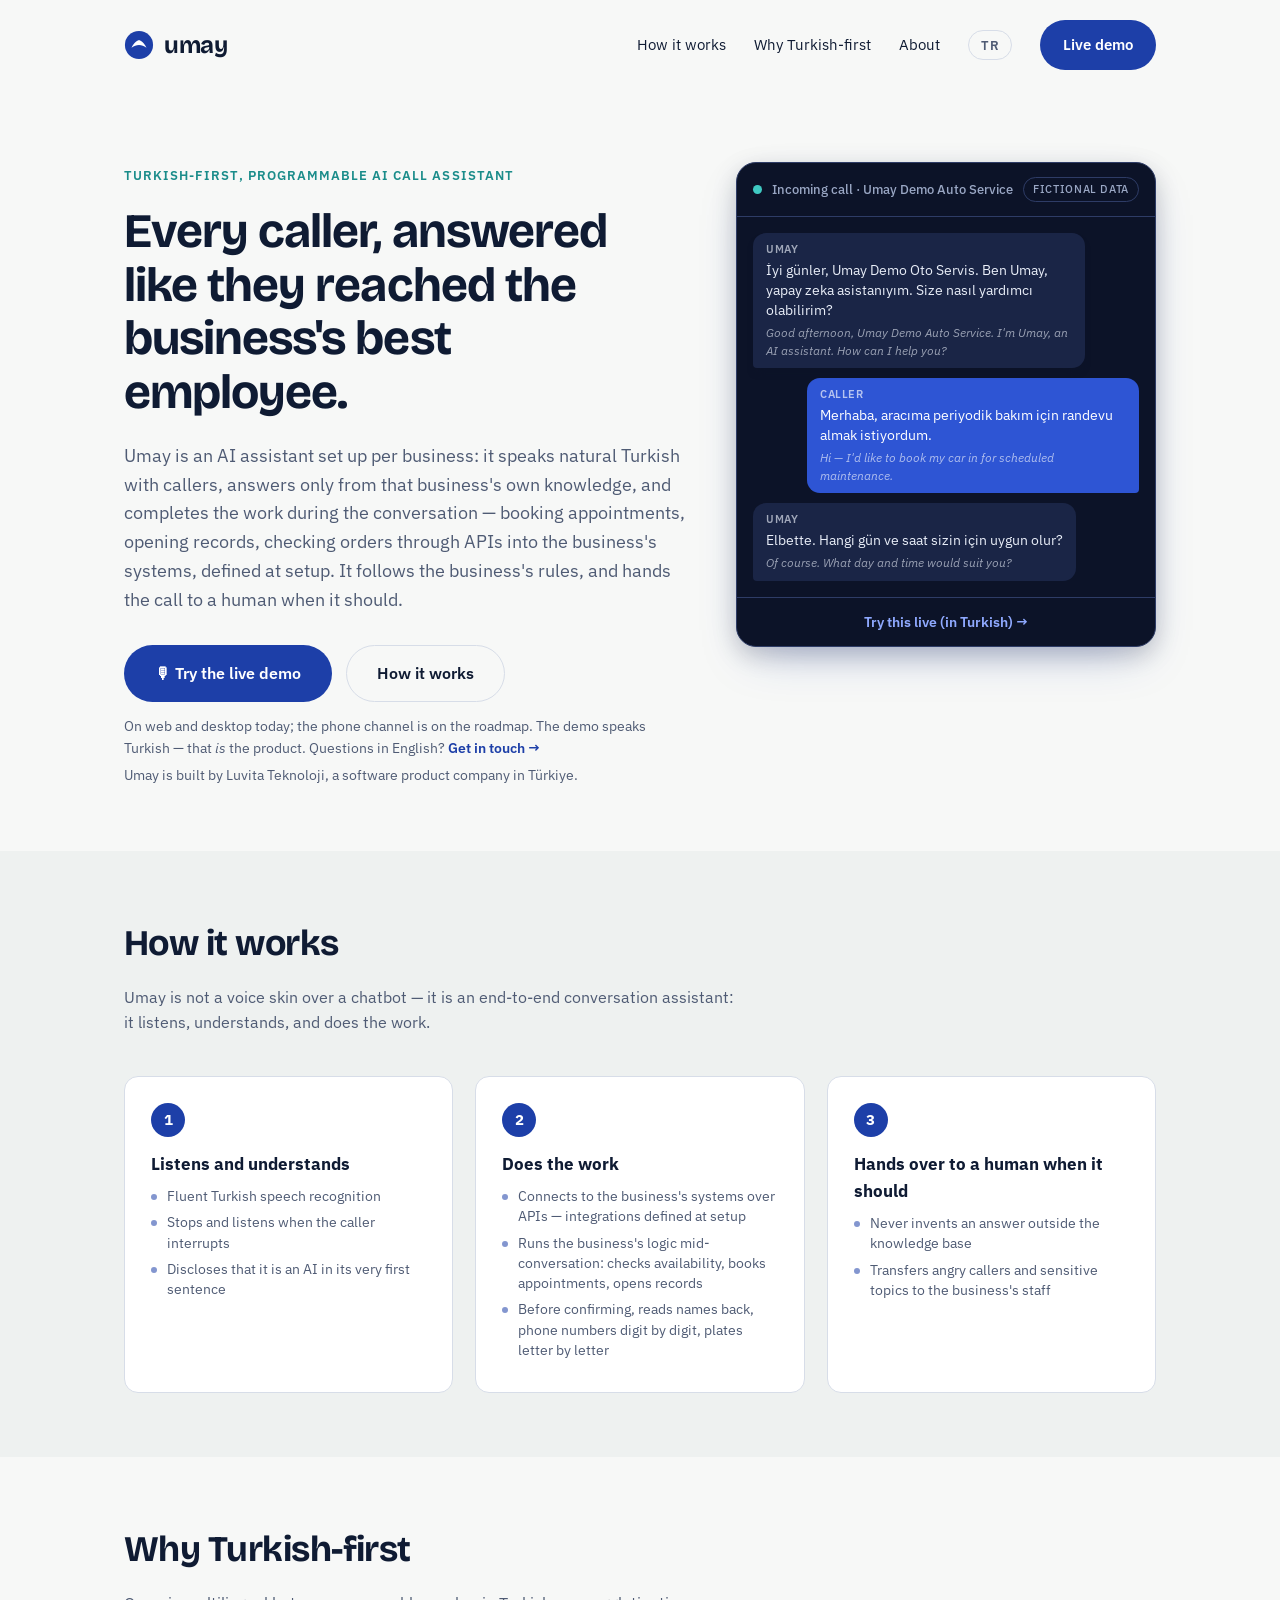
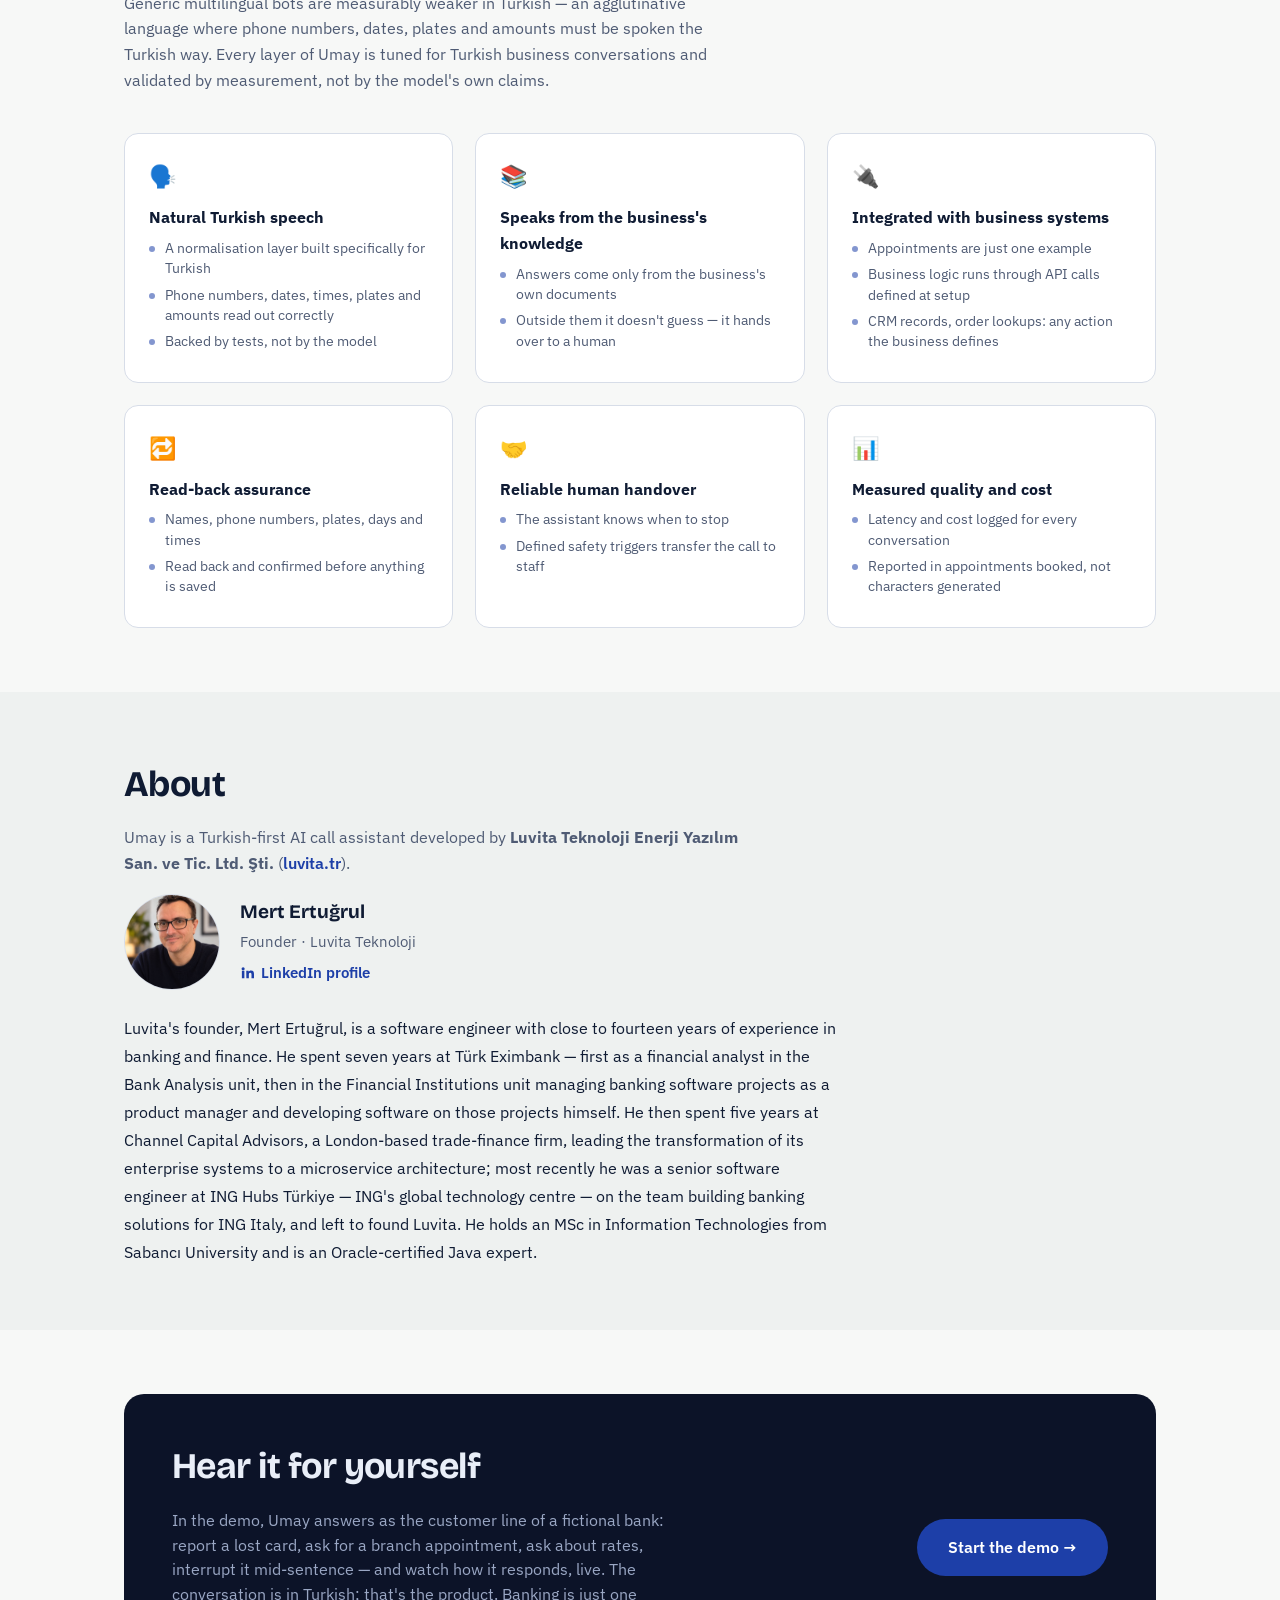
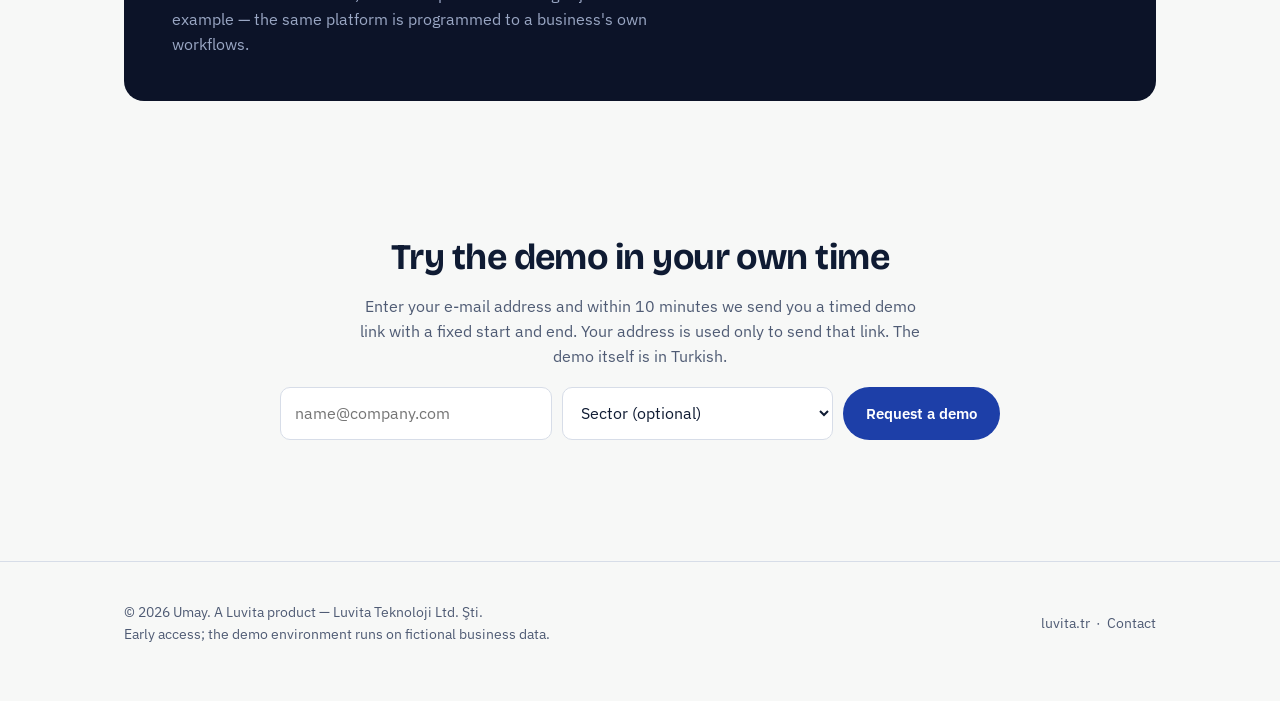
==== en/index.html @ e3a1fe69 "Hero top-aligned; feedback form: four post-call questions, one column (UMY-224, UMY-222)" ====
<!DOCTYPE html>
<html lang="en">
<head>
<meta charset="utf-8">
<meta name="viewport" content="width=device-width, initial-scale=1">
<meta name="color-scheme" content="light dark">
<meta name="theme-color" media="(prefers-color-scheme: light)" content="#F7F8F7">
<meta name="theme-color" media="(prefers-color-scheme: dark)" content="#0C1328">
<title>Umay — Turkish-first programmable AI call assistant</title>
<meta name="description" content="Umay is a programmable AI call assistant built Turkish-first: it answers a business's calls in natural Turkish, completes real work in the business's systems during the conversation, and hands over to a human when it should. Built by Luvita Teknoloji Ltd. Şti.">
<meta property="og:title" content="Umay — Turkish-first programmable AI call assistant">
<meta property="og:description" content="Umay is a programmable AI call assistant built Turkish-first: it answers a business's calls in natural Turkish, completes real work in the business's systems during the conversation, and hands over to a human when it should. Built by Luvita Teknoloji Ltd. Şti.">
<meta property="og:url" content="https://umayconnect.org/en/">
<meta property="og:type" content="website">
<meta property="og:locale" content="en_US">
<meta property="og:locale:alternate" content="tr_TR">
<meta name="twitter:card" content="summary">
<link rel="alternate" hreflang="en" href="https://umayconnect.org/en/">
<link rel="alternate" hreflang="tr" href="https://umayconnect.org/">
<link rel="alternate" hreflang="x-default" href="https://umayconnect.org/">
<link rel="canonical" href="https://umayconnect.org/en/">
<script type="application/ld+json">
{
  "@context": "https://schema.org",
  "@graph": [
    {
      "@type": "Organization",
      "@id": "https://luvita.tr/#organization",
      "name": "Luvita",
      "legalName": "Luvita Teknoloji Enerji Yazılım Sanayi ve Ticaret Limited Şirketi",
      "alternateName": [
        "Luvita Teknoloji Enerji Yazılım San. ve Tic. Ltd. Şti.",
        "Luvita Teknoloji Ltd. Şti."
      ],
      "url": "https://luvita.tr/",
      "email": "contact@umayconnect.org",
      "address": {
        "@type": "PostalAddress",
        "addressLocality": "Bodrum",
        "addressRegion": "Muğla",
        "addressCountry": "TR"
      },
      "founder": {
        "@type": "Person",
        "name": "Mert Ertuğrul",
        "sameAs": "https://www.linkedin.com/in/merty-ertugrul/"
      },
      "sameAs": [
        "https://www.linkedin.com/company/luvita-tr/"
      ]
    },
    {
      "@type": "SoftwareApplication",
      "@id": "https://umayconnect.org/#software",
      "name": "Umay",
      "url": "https://umayconnect.org/",
      "applicationCategory": "BusinessApplication",
      "operatingSystem": "Web",
      "inLanguage": "tr",
      "description": "Umay is a programmable AI call assistant built Turkish-first: it answers a business's calls in natural Turkish, completes real work in the business's systems during the conversation, and hands over to a human when it should. Built by Luvita Teknoloji Ltd. Şti.",
      "publisher": {
        "@id": "https://luvita.tr/#organization"
      }
    },
    {
      "@type": "WebPage",
      "@id": "https://umayconnect.org/en/#webpage",
      "url": "https://umayconnect.org/en/",
      "name": "Umay",
      "inLanguage": "en",
      "about": {
        "@id": "https://umayconnect.org/#software"
      },
      "publisher": {
        "@id": "https://luvita.tr/#organization"
      }
    }
  ]
}
</script>
<link rel="preconnect" href="https://fonts.googleapis.com">
<link rel="preconnect" href="https://fonts.gstatic.com" crossorigin>
<link href="https://fonts.googleapis.com/css2?family=Bricolage+Grotesque:opsz,wght@12..96,500..700&family=IBM+Plex+Sans:wght@400;500;600;700&display=swap" rel="stylesheet">
<link rel="stylesheet" href="../umay.css">
<link rel="icon" href="data:image/svg+xml,<svg xmlns='http://www.w3.org/2000/svg' viewBox='0 0 32 32'><circle cx='16' cy='16' r='14' fill='%231D3FA8'/><path d='M8 19c3-6 6-8 8-8s5 2 8 8c-3-2-5-3-8-3s-5 1-8 3z' fill='%23FFFFFF'/></svg>">
<style>
/* English-page-only additions: the call card keeps its authentic Turkish
   transcript and carries an English gloss under each line. */
.cb .gloss {
  display: block;
  margin-top: 4px;
  font-size: 12px;
  font-style: italic;
  line-height: 1.45;
  opacity: .62;
}
/* While the JS replay runs, each gloss appears only once its line has finished.
   No JS / reduced motion => the card stays fully static, glosses included. */
.call-card.replay .cb .gloss { display: none; }
.call-card.replay .cb.glossed .gloss { display: block; }
</style>
<!-- Cloudflare Web Analytics: cookieless page-view counts for the metrics Sites view (cosmocrew-metrics#15). -->
<script defer src="https://static.cloudflareinsights.com/beacon.min.js" data-cf-beacon='{"token": "52c85140c2cb4e539ad23cc22a27ac1d"}'></script>
</head>
<body>

<header class="wrap">
  <nav class="nav">
    <a class="brand" href="#">
      <svg width="30" height="30" viewBox="0 0 32 32" aria-hidden="true">
        <circle cx="16" cy="16" r="15" fill="#1D3FA8"/>
        <path d="M8 19c3-6 6-8 8-8s5 2 8 8c-3-2-5-3-8-3s-5 1-8 3z" fill="#FFFFFF"/>
      </svg>
      <span class="brand-name">umay</span>
    </a>
    <div class="nav-links">
      <a class="nav-plain" href="#how">How it works</a>
      <a class="nav-plain" href="#why">Why Turkish-first</a>
      <a class="nav-plain" href="#about">About</a>
      <a class="nav-lang" href="../" lang="tr" hreflang="tr" title="Türkçe">TR</a>
      <a class="btn btn-primary" href="../demo.html">Live demo</a>
    </div>
  </nav>
</header>

<main>
  <section class="hero wrap">
    <div class="hero-copy">
      <span class="eyebrow">Turkish-first, programmable AI call assistant</span>
      <h1>Every caller, answered like they reached the business's best employee.</h1>
      <p class="lead">
        Umay is an AI assistant set up per business: it speaks natural Turkish with
        callers, answers only from that business's own knowledge, and completes the work
        during the conversation — booking appointments, opening records, checking orders
        through APIs into the business's systems, defined at setup. It follows the
        business's rules, and hands the call to a human when it should.
      </p>
      <div class="hero-ctas">
        <a class="btn btn-primary btn-lg" href="../demo.html">🎙 Try the live demo</a>
        <a class="btn btn-ghost btn-lg" href="#how">How it works</a>
      </div>
      <p class="hero-note">On web and desktop today; the phone channel is on the roadmap.
        The demo speaks Turkish — that <em>is</em> the product. Questions in English?
        <a class="trial-link" href="mailto:contact@umayconnect.org?subject=Umay%20inquiry&body=Hello%2C%0A%0AI%27d%20like%20to%20learn%20more%20about%20Umay.%0A%0AName%3A%20%0ACompany%20%2F%20context%3A%20%0A">Get in touch&nbsp;→</a></p>
      <p class="hero-note hero-maker">Umay is built by Luvita Teknoloji, a software product company in Türkiye.</p>
    </div>

    <!-- Sample call: same fictional identity as demo.html (Ayşe Demir); only capabilities
         actually shown in the demo (availability check, booking, read-back, confirmation).
         Transcript stays in Turkish — it's the product — with an English gloss per line. -->
    <div class="call-card" id="callCard" aria-label="Sample call transcript (Turkish, with English translations)">
      <div class="call-card-bar">
        <span class="call-dot" aria-hidden="true"></span>
        <span class="call-title">Incoming call · Umay Demo Auto Service</span>
        <span class="call-chip">fictional data</span>
      </div>
      <div class="call-body">
        <div class="cb bot"><span class="who">Umay</span><span class="txt">İyi günler, Umay Demo Oto Servis. Ben Umay, yapay zeka asistanıyım. Size nasıl yardımcı olabilirim?</span><span class="gloss">Good afternoon, Umay Demo Auto Service. I'm Umay, an AI assistant. How can I help you?</span></div>
        <div class="cb user"><span class="who">Caller</span><span class="txt">Merhaba, aracıma periyodik bakım için randevu almak istiyordum.</span><span class="gloss">Hi — I'd like to book my car in for scheduled maintenance.</span></div>
        <div class="cb bot"><span class="who">Umay</span><span class="txt">Elbette. Hangi gün ve saat sizin için uygun olur?</span><span class="gloss">Of course. What day and time would suit you?</span></div>
        <div class="cb user"><span class="who">Caller</span><span class="txt">Perşembe öğleden sonra olabilir mi?</span><span class="gloss">Could it be Thursday afternoon?</span></div>
        <div class="cb bot"><span class="who">Umay</span><span class="txt">Takvime bakıyorum… Perşembe 14.00 uygun görünüyor. Adınızı, telefonunuzu ve plakanızı alabilir miyim?</span><span class="gloss">Checking the calendar… Thursday 2:00 pm looks free. May I take your name, phone number and licence plate?</span></div>
        <div class="cb user"><span class="who">Caller</span><span class="txt">Ayşe Demir. Telefonum 0 555 246 80 13, plakam 00 ABC 123.</span><span class="gloss">Ayşe Demir. My phone is 0 555 246 80 13, my plate is 00 ABC 123.</span></div>
        <div class="cb bot"><span class="who">Umay</span><span class="txt">Teyit ediyorum: Ayşe Demir. Telefon: sıfır, beş beş beş, iki dört altı, sekiz sıfır, on üç. Plaka: sıfır sıfır, A B C, yüz yirmi üç. Perşembe saat 14.00, periyodik bakım. Onaylıyor musunuz?</span><span class="gloss">Confirming: Ayşe Demir. Phone: zero, five five five, two four six, eight zero, thirteen. Plate: zero zero, A B C, one twenty-three. Thursday at 2:00 pm, scheduled maintenance. Do you confirm?</span></div>
        <div class="cb user"><span class="who">Caller</span><span class="txt">Evet, doğru.</span><span class="gloss">Yes, that's right.</span></div>
        <div class="cb bot"><span class="who">Umay</span><span class="txt">Randevunuz oluşturuldu. Perşembe 14.00'te bekliyoruz, iyi günler dilerim.</span><span class="gloss">Your appointment is booked. See you Thursday at 2:00 pm — have a good day.</span></div>
        <div class="call-result">✓ Appointment booked — confirmed with a read-back</div>
      </div>
      <a class="call-card-cta" href="../demo.html">Try this live (in Turkish) →</a>
    </div>
  </section>

  <section class="section-alt" id="how">
    <div class="wrap">
      <h2>How it works</h2>
      <p class="section-sub">Umay is not a voice skin over a chatbot — it is an end-to-end conversation assistant: it listens, understands, and does the work.</p>
      <div class="steps">
        <div class="step">
          <div class="step-num">1</div>
          <h3>Listens and understands</h3>
          <ul>
            <li>Fluent Turkish speech recognition</li>
            <li>Stops and listens when the caller interrupts</li>
            <li>Discloses that it is an AI in its very first sentence</li>
          </ul>
        </div>
        <div class="step">
          <div class="step-num">2</div>
          <h3>Does the work</h3>
          <ul>
            <li>Connects to the business's systems over APIs — integrations defined at setup</li>
            <li>Runs the business's logic mid-conversation: checks availability, books appointments, opens records</li>
            <li>Before confirming, reads names back, phone numbers digit by digit, plates letter by letter</li>
          </ul>
        </div>
        <div class="step">
          <div class="step-num">3</div>
          <h3>Hands over to a human when it should</h3>
          <ul>
            <li>Never invents an answer outside the knowledge base</li>
            <li>Transfers angry callers and sensitive topics to the business's staff</li>
          </ul>
        </div>
      </div>
    </div>
  </section>

  <section id="why">
    <div class="wrap">
      <h2>Why Turkish-first</h2>
      <p class="section-sub">Generic multilingual bots are measurably weaker in Turkish — an agglutinative language where phone numbers, dates, plates and amounts must be spoken the Turkish way. Every layer of Umay is tuned for Turkish business conversations and validated by measurement, not by the model's own claims.</p>
      <div class="features">
        <div class="feature">
          <span class="icon">🗣️</span>
          <h3>Natural Turkish speech</h3>
          <ul>
            <li>A normalisation layer built specifically for Turkish</li>
            <li>Phone numbers, dates, times, plates and amounts read out correctly</li>
            <li>Backed by tests, not by the model</li>
          </ul>
        </div>
        <div class="feature">
          <span class="icon">📚</span>
          <h3>Speaks from the business's knowledge</h3>
          <ul>
            <li>Answers come only from the business's own documents</li>
            <li>Outside them it doesn't guess — it hands over to a human</li>
          </ul>
        </div>
        <div class="feature">
          <span class="icon">🔌</span>
          <h3>Integrated with business systems</h3>
          <ul>
            <li>Appointments are just one example</li>
            <li>Business logic runs through API calls defined at setup</li>
            <li>CRM records, order lookups: any action the business defines</li>
          </ul>
        </div>
        <div class="feature">
          <span class="icon">🔁</span>
          <h3>Read-back assurance</h3>
          <ul>
            <li>Names, phone numbers, plates, days and times</li>
            <li>Read back and confirmed before anything is saved</li>
          </ul>
        </div>
        <div class="feature">
          <span class="icon">🤝</span>
          <h3>Reliable human handover</h3>
          <ul>
            <li>The assistant knows when to stop</li>
            <li>Defined safety triggers transfer the call to staff</li>
          </ul>
        </div>
        <div class="feature">
          <span class="icon">📊</span>
          <h3>Measured quality and cost</h3>
          <ul>
            <li>Latency and cost logged for every conversation</li>
            <li>Reported in appointments booked, not characters generated</li>
          </ul>
        </div>
      </div>
    </div>
  </section>

  <section class="section-alt" id="about">
    <div class="wrap">
      <h2>About</h2>
      <p class="section-sub">Umay is a Turkish-first AI call assistant developed by <b>Luvita
      Teknoloji Enerji Yazılım San. ve Tic. Ltd. Şti.</b>
      (<a class="inline-link" href="https://luvita.tr">luvita.tr</a>).</p>
      <div class="founder">
        <img class="founder-photo" src="../mert-ertugrul.jpg" width="96" height="96"
             alt="Mert Ertuğrul" loading="lazy">
        <div>
          <div class="founder-name">Mert Ertuğrul</div>
          <div class="founder-role">Founder · Luvita Teknoloji</div>
          <a class="founder-linkedin" href="https://www.linkedin.com/in/merty-ertugrul/"
             rel="noopener" target="_blank"><svg viewBox="0 0 24 24" aria-hidden="true"><path d="M4.98 3.5a2.5 2.5 0 1 1 0 5 2.5 2.5 0 0 1 0-5zM3 9h4v12H3zM10 9h3.8v1.64h.05c.53-.95 1.83-1.95 3.77-1.95 4.03 0 4.78 2.5 4.78 5.76V21h-4v-5.66c0-1.35-.03-3.09-1.96-3.09-1.96 0-2.26 1.47-2.26 2.99V21h-4z"/></svg> LinkedIn profile</a>
        </div>
      </div>
      <p class="about-text">Luvita's founder, Mert Ertuğrul, is a software engineer with close to
      fourteen years of experience in banking and finance. He spent seven years at Türk
      Eximbank — first as a financial analyst in the Bank Analysis unit, then in the
      Financial Institutions unit managing banking software projects as a product manager
      and developing software on those projects himself. He then spent five years at
      Channel Capital Advisors, a London-based trade-finance firm, leading the
      transformation of its enterprise systems to a microservice architecture; most
      recently he was a senior software engineer at ING Hubs Türkiye — ING's global
      technology centre — on the team building banking solutions for ING Italy, and left
      to found Luvita. He holds an MSc in Information Technologies from Sabancı University
      and is an Oracle-certified Java expert.</p>
    </div>
  </section>

  <section>
    <div class="wrap">
      <div class="demo-card">
        <div>
          <h2>Hear it for yourself</h2>
          <p>In the demo, Umay answers as the customer line of a fictional bank: report a
          lost card, ask for a branch appointment, ask about rates, interrupt it
          mid-sentence — and watch how it responds, live. The conversation is in Turkish;
          that's the product. Banking is just one example — the same platform is
          programmed to a business's own workflows.</p>
        </div>
        <a class="btn btn-primary btn-lg" href="../demo.html">Start the demo →</a>
      </div>
    </div>
  </section>

  <section class="slotreq" id="slotReq" data-base="../" hidden aria-labelledby="slotReqH">
    <div class="wrap">
      <h2 id="slotReqH">Try the demo in your own time</h2>
      <p>Enter your e-mail address and within 10 minutes we send you a timed demo link with
        a fixed start and end. Your address is used only to send that link. The demo itself is in Turkish.</p>
      <form id="slotForm">
        <input type="email" id="slotEmail" required autocomplete="email" placeholder="name@company.com" aria-label="E-mail address">
        <select id="slotSector" aria-label="Sector (optional)">
          <option value="">Sector (optional)</option>
          <option value="banka">Banking</option>
          <option value="enerji">Energy</option>
          <option value="oto-servis">Automotive</option>
          <option value="saglik">Healthcare</option>
          <option value="egitim">Education</option>
          <option value="kamu">Public sector</option>
        </select>
        <button type="submit" id="slotBtn" class="btn btn-primary">Request a demo</button>
      </form>
      <div class="msg" id="slotMsg" role="status"></div>
    </div>
  </section>
</main>

<footer>
  <div class="wrap foot">
    <span>© 2026 Umay. A Luvita product — <a href="https://luvita.tr/">Luvita Teknoloji Ltd. Şti.</a><br>
    Early access; the demo environment runs on fictional business data.</span>
    <span><a href="https://luvita.tr">luvita.tr</a>
    &nbsp;·&nbsp; <a href="mailto:contact@umayconnect.org">Contact</a></span>
  </div>
</footer>

<script defer src="../slotreq.js"></script>
<script>
// Hero call-card replay: progressive enhancement over the static transcript.
// No JS or prefers-reduced-motion => the full transcript (with glosses) stays as-is.
// Same as the Turkish page's script, plus: glosses hide while replaying and each
// line's gloss is revealed ("glossed") once that line finishes.
(function () {
  if (window.matchMedia('(prefers-reduced-motion: reduce)').matches) return;
  var card = document.getElementById('callCard');
  if (!card) return;
  var body = card.querySelector('.call-body');
  var items = Array.prototype.slice.call(card.querySelectorAll('.cb, .call-result'));
  // The greeting (it says Umay is an AI) and the caller's first line are never hidden.
  var SHOWN = 2;
  card.classList.add('replay');
  items.slice(SHOWN).forEach(function (el) { el.classList.add('pending'); });
  if (!items.length || items.length <= SHOWN) return;
  items.slice(0, SHOWN).forEach(function (el) { el.classList.add('glossed'); });

  // Fixed-height panel at every width: follow the newest line (the greeting is sticky).
  function scrollBottom() { body.scrollTop = body.scrollHeight; }

  function typeBot(el, done) {
    var txt = el.querySelector('.txt');
    var full = txt.textContent;
    txt.textContent = '';
    el.classList.remove('pending');
    el.classList.add('typing');
    // Time-based, not tick-based: browsers throttle timers in background tabs,
    // and elapsed-time progress lets the transcript catch up instead of crawling.
    var start = performance.now();
    var t = setInterval(function () {
      var n = Math.min(full.length, Math.floor((performance.now() - start) / 28));
      txt.textContent = full.slice(0, n);
      scrollBottom();
      if (n >= full.length) {
        clearInterval(t);
        el.classList.remove('typing');
        el.classList.add('glossed');
        scrollBottom();
        done();
      }
    }, 28);
  }

  function showUser(el, done) {
    el.classList.remove('pending');
    el.classList.add('dots');
    scrollBottom();
    setTimeout(function () {
      el.classList.remove('dots');
      el.classList.add('glossed');
      scrollBottom();
      done();
    }, 500);
  }

  function step(idx) {
    if (idx >= items.length) return; // plays once; no timers left running
    var el = items[idx];
    var next = function () { setTimeout(function () { step(idx + 1); }, 800); };
    if (el.classList.contains('call-result')) {
      el.classList.remove('pending');
      scrollBottom();
      step(idx + 1);
    } else if (el.classList.contains('bot')) {
      typeBot(el, next);
    } else {
      showUser(el, next);
    }
  }

  var started = false;
  var io = new IntersectionObserver(function (entries) {
    if (started) return;
    if (entries.some(function (e) { return e.isIntersecting; })) {
      started = true;
      io.disconnect();
      setTimeout(function () { step(SHOWN); }, 0);
    }
  }, { threshold: 0.15 });
  io.observe(card);
})();
</script>

</body>
</html>
---- umay.css ----
/* Umay — site + demo shared styles */

:root {
  /* İznik palette (#193): cobalt and turquoise on tile white, a spot of bole red.
     Light values here; the dark set follows the visitor's setting below. */
  --bg: #F7F8F7;
  --bg-2: #EEF1F0;
  --ink: #0F1B33;
  --muted: #4F5B74;
  --line: #D7DDE8;
  --accent: #1D3FA8;      /* cobalt */
  --accent-deep: #15308A;
  --accent-link: #1D3FA8; /* links and small cobalt text; lighter in dark */
  --second: #1A8C8A;      /* turquoise: labels and large text only */
  --spot: #B3202C;        /* bole red: one mark at a time, never a button */
  --on-accent: #FFFFFF;
  --card: #FFFFFF;
  --radius: 14px;
  --font-display: "Bricolage Grotesque", "Helvetica Neue", Arial, sans-serif;
  --font-ui: "IBM Plex Sans", -apple-system, BlinkMacSystemFont, "Segoe UI", sans-serif;
  color-scheme: light;
}
@media (prefers-color-scheme: dark) {
  :root {
    --bg: #0C1328;
    --bg-2: #111A33;
    --ink: #E9EEF8;
    --muted: #9AA7C4;
    --line: #243052;
    --accent: #2E55D4;
    --accent-deep: #4568E0;
    --accent-link: #8FA9FF;
    --second: #3FC9C2;
    --spot: #F0646E;
    --on-accent: #FFFFFF;
    --card: #121B36;
    color-scheme: dark;
  }
}

* { box-sizing: border-box; margin: 0; padding: 0; }

html { scroll-behavior: smooth; }

body {
  font-family: var(--font-ui);
  color: var(--ink);
  background: var(--bg);
  line-height: 1.6;
  -webkit-font-smoothing: antialiased;
}

a { color: inherit; text-decoration: none; }

.wrap { max-width: 1080px; margin: 0 auto; padding: 0 24px; }

/* ---- nav ---- */
.nav {
  display: flex; align-items: center; justify-content: space-between;
  padding: 20px 0;
}
.nav-links { display: flex; align-items: center; gap: 28px; font-size: 15px; }
.nav-links a:not(.btn):hover { color: var(--accent-link); }

/* language switcher — unlike .nav-plain it stays visible on mobile */
.nav-lang {
  font-size: 12.5px; font-weight: 600; letter-spacing: .04em;
  border: 1px solid var(--line); border-radius: 999px; padding: 4px 12px;
  color: var(--muted);
}
.nav-lang:hover { border-color: var(--accent); }

.brand { display: inline-flex; align-items: center; gap: 10px; }
.brand svg { display: block; }
.brand-name {
  font-family: var(--font-display);
  font-weight: 700; font-size: 24px; letter-spacing: -0.02em;
}

/* ---- buttons ---- */
.btn {
  display: inline-flex; align-items: center; justify-content: center; gap: 8px;
  padding: 12px 22px; border-radius: 999px; border: 1px solid transparent;
  font-family: var(--font-ui); font-size: 15px; font-weight: 600;
  cursor: pointer; transition: all .15s ease;
}
.btn-primary { background: var(--accent); color: var(--on-accent); }
.btn-primary:hover { background: var(--accent-deep); }
.btn-ghost { border-color: var(--line); color: var(--ink); background: transparent; }
.btn-ghost:hover { border-color: var(--ink); }
.btn-lg { padding: 15px 30px; font-size: 16px; }

/* Call-card tokens — values mirrored from demo.html's inline <style>; keep in sync by hand.
   The card stays dark in both themes, like a phone's call screen. */
:root {
  --panel-bg: #0C1328;
  --panel-2: #1A2546;
  --panel-line: #2E3C66;
  --panel-text: #E9EEF8;
  --panel-muted: #9AA7C4;
  --panel-accent: #2E55D4;
  --panel-accent-soft: #8FA9FF;
  --panel-green: #3FC9C2;
}
@media (prefers-color-scheme: dark) {
  :root { --panel-bg: #16213F; --panel-2: #223058; }
}

/* ---- hero ---- */
.hero {
  padding-block: 72px 64px;
  display: grid;
  grid-template-columns: minmax(0, 1fr) 420px;
  gap: 48px;
  align-items: start;
}
.hero h1 { font-size: clamp(32px, 4.2vw, 48px); }
.trial-link, .inline-link { color: var(--accent-link); font-weight: 600; }
.trial-link:hover, .inline-link:hover { color: var(--accent-deep); text-decoration: underline; }

/* ---- hero call card ---- */
.call-card {
  display: flex; flex-direction: column;
  background: var(--panel-bg);
  border: 1px solid var(--panel-line);
  border-radius: 20px;
  overflow: hidden;
  box-shadow: 0 18px 50px -18px rgba(29, 63, 168, .35), 0 8px 24px rgba(0, 0, 0, .18);
}
.call-card-bar {
  display: flex; align-items: center; gap: 10px;
  padding: 14px 16px;
  border-bottom: 1px solid var(--panel-line);
  color: var(--panel-muted); font-size: 12.5px; font-weight: 500;
}
.call-dot {
  width: 9px; height: 9px; border-radius: 50%; flex-shrink: 0;
  background: var(--panel-green);
}
.call-chip {
  margin-left: auto;
  font-size: 10.5px; text-transform: uppercase; letter-spacing: .06em;
  border: 1px solid var(--panel-line); border-radius: 999px;
  padding: 3px 9px; color: var(--panel-muted);
  white-space: nowrap; flex-shrink: 0;
}
.call-title {
  min-width: 0; overflow: hidden; text-overflow: ellipsis; white-space: nowrap;
}
.call-body {
  display: flex; flex-direction: column; gap: 10px;
  height: 380px; overflow-y: auto;
  padding: 16px;
}
.cb {
  max-width: 86%;
  padding: 9px 13px;
  border-radius: 13px;
  font-size: 13.5px; line-height: 1.5;
}
.cb .who {
  display: block;
  font-size: 10.5px; font-weight: 600; letter-spacing: .05em; text-transform: uppercase;
  opacity: .65; margin-bottom: 2px;
}
.cb.bot {
  align-self: flex-start;
  background: var(--panel-2); color: var(--panel-text);
  border-bottom-left-radius: 4px;
}
.cb.user {
  align-self: flex-end;
  background: var(--panel-accent); color: var(--on-accent);
  border-bottom-right-radius: 4px;
}
.call-result {
  align-self: center; margin-top: 6px;
  background: rgba(63, 201, 194, .14); color: var(--panel-green);
  border: 1px solid rgba(63, 201, 194, .4); border-radius: 999px;
  padding: 8px 16px; font-size: 13px; font-weight: 600;
}
.call-card-cta {
  display: block; text-align: center;
  padding: 13px;
  border-top: 1px solid var(--panel-line);
  color: var(--panel-accent-soft); font-size: 14px; font-weight: 600;
}
.call-card-cta:hover { color: var(--panel-text); background: rgba(46, 85, 212, .18); }

/* JS-managed replay states (script bails out under reduced motion, so these stay inert) */
.cb.pending, .call-result.pending { display: none; }
.cb.dots .txt { display: none; }
.cb.dots::after { content: "· · ·"; letter-spacing: 2px; opacity: .7; }
@media (prefers-reduced-motion: no-preference) {
  .call-dot { animation: call-pulse 2s ease-in-out infinite; }
  .cb.typing .txt::after {
    content: ""; display: inline-block;
    width: 2px; height: 1em; margin-left: 2px; vertical-align: text-bottom;
    background: currentColor;
    animation: caret-blink 1s steps(1) infinite;
  }
  .cb.dots::after { animation: call-pulse 1s ease-in-out infinite; }
}
@keyframes call-pulse { 0%, 100% { opacity: 1; } 50% { opacity: .35; } }
@keyframes caret-blink { 0%, 100% { opacity: 1; } 50% { opacity: 0; } }
.eyebrow {
  display: inline-block; font-size: 13px; font-weight: 600; letter-spacing: .08em;
  text-transform: uppercase; color: var(--second); margin-bottom: 18px;
}
h1 {
  font-family: var(--font-display); font-weight: 700;
  font-size: clamp(34px, 5.4vw, 58px); line-height: 1.12; letter-spacing: -0.02em;
  max-width: 17ch;
}
.hero p.lead {
  margin: 22px 0 30px; font-size: 18px; color: var(--muted); max-width: 58ch;
}
.hero-ctas { display: flex; gap: 14px; flex-wrap: wrap; align-items: center; }
.hero-note { margin-top: 14px; font-size: 13.5px; color: var(--muted); }

/* ---- sections ---- */
section { padding: 64px 0; }
.section-alt { background: var(--bg-2); }
h2 {
  font-family: var(--font-display); font-weight: 700;
  font-size: clamp(26px, 3.4vw, 36px); letter-spacing: -0.015em; margin-bottom: 12px;
}
.section-sub { color: var(--muted); max-width: 62ch; margin-bottom: 40px; }
.about-text { max-width: 72ch; line-height: 1.75; }
#hakkimizda .section-sub, #about .section-sub { margin-bottom: 18px; }
.hero-maker { margin-top: 6px; }

/* ---- founder ---- */
.founder {
  display: flex; align-items: center; gap: 20px;
  margin-bottom: 24px;
}
.founder-photo {
  width: 96px; height: 96px; flex: none;
  border-radius: 50%; object-fit: cover;
  border: 1px solid var(--line); background: var(--bg-2);
}
.founder-name { font-family: var(--font-display); font-weight: 700; font-size: 19px; }
.founder-role { color: var(--muted); font-size: 14.5px; margin-top: 2px; }
.founder-linkedin {
  display: inline-flex; align-items: center; gap: 6px;
  margin-top: 8px; font-size: 14.5px; font-weight: 600; color: var(--accent-link);
}
.founder-linkedin:hover { color: var(--accent-deep); }
.founder-linkedin svg { width: 15px; height: 15px; fill: currentColor; }

@media (max-width: 520px) {
  .founder { gap: 16px; }
  .founder-photo { width: 76px; height: 76px; }
}

/* ---- steps ---- */
.steps { display: grid; grid-template-columns: repeat(3, 1fr); gap: 22px; }
.step { padding: 26px; background: var(--card); border: 1px solid var(--line); border-radius: var(--radius); }
.step-num {
  width: 34px; height: 34px; border-radius: 50%; display: flex; align-items: center;
  justify-content: center; background: var(--accent); color: var(--on-accent);
  font-weight: 700; font-size: 15px; margin-bottom: 14px;
}
.step h3 { font-size: 17px; margin-bottom: 8px; }
.step p { font-size: 14.5px; color: var(--muted); }
.step ul, .feature ul {
  margin: 0; padding: 0; list-style: none;
  font-size: 14px; color: var(--muted);
}
.step li, .feature li {
  padding-left: 16px; position: relative; margin-bottom: 6px; line-height: 1.45;
}
.step li::before, .feature li::before {
  content: ""; position: absolute; left: 0; top: 8px;
  width: 6px; height: 6px; border-radius: 50%; background: var(--accent);
  opacity: .55;
}

/* ---- features ---- */
.features { display: grid; grid-template-columns: repeat(3, 1fr); gap: 22px; }
.feature { padding: 24px; border: 1px solid var(--line); border-radius: var(--radius); background: var(--card); }
.feature .icon { font-size: 22px; margin-bottom: 12px; display: block; }
.feature h3 { font-size: 16px; margin-bottom: 7px; }
.feature p { font-size: 14px; color: var(--muted); }

/* ---- demo callout ---- */
.demo-card {
  display: flex; align-items: center; justify-content: space-between; gap: 32px;
  background: var(--panel-bg); color: var(--panel-text); border-radius: 20px; padding: 44px 48px;
}
.demo-card h2 { color: var(--panel-text); }
.demo-card p { color: var(--panel-muted); max-width: 52ch; margin-top: 8px; font-size: 15.5px; }
.demo-card .btn-primary { flex-shrink: 0; }

/* ---- footer ---- */
footer { padding: 40px 0 56px; border-top: 1px solid var(--line); margin-top: 24px; }
.foot { display: flex; justify-content: space-between; align-items: center; gap: 16px; flex-wrap: wrap; }
.foot, .foot a { font-size: 13.5px; color: var(--muted); }
.foot a:hover { color: var(--accent-link); }

@media (max-width: 900px) {
  .hero { grid-template-columns: 1fr; gap: 36px; }
  .call-card { max-width: 480px; width: 100%; }
  .call-body { height: 340px; }
}
/* The greeting says Umay is an AI: keep it in view while the rest scrolls under it (all widths). */
.call-body > .cb:first-child { position: sticky; top: -16px; z-index: 1; flex-shrink: 0; box-shadow: 0 6px 8px -4px var(--panel-bg); }

@media (max-width: 800px) {
  .steps, .features { grid-template-columns: 1fr; }
  .demo-card { flex-direction: column; align-items: flex-start; padding: 34px 28px; }
  .nav-links { gap: 16px; }
  .nav-links .nav-plain { display: none; }
  .hero { padding-block: 44px 48px; }
  section { padding: 48px 0; }
}

/* ---- request-a-demo block (#201): hidden until slots.json names a backend ---- */
.slotreq[hidden] { display: none; }
.slotreq { text-align: center; }
.slotreq h2 { margin-bottom: 8px; }
.slotreq p { color: var(--muted); max-width: 56ch; margin: 0 auto 18px; font-size: 15.5px; }
.slotreq form { display: flex; gap: 10px; flex-wrap: wrap; justify-content: center; max-width: 720px; margin: 0 auto; }
.slotreq input, .slotreq select { flex: 1 1 200px; min-width: 0; padding: 13px 14px; border-radius: 10px; border: 1px solid var(--line); background: var(--card); color: var(--ink); font: inherit; }
.slotreq button { flex: 0 0 auto; }
.slotreq button:disabled { opacity: .55; cursor: default; }
.slotreq .msg { margin-top: 12px; min-height: 1.4em; font-size: 15px; color: var(--accent-link); }
.slotreq .msg.err { color: var(--spot); }
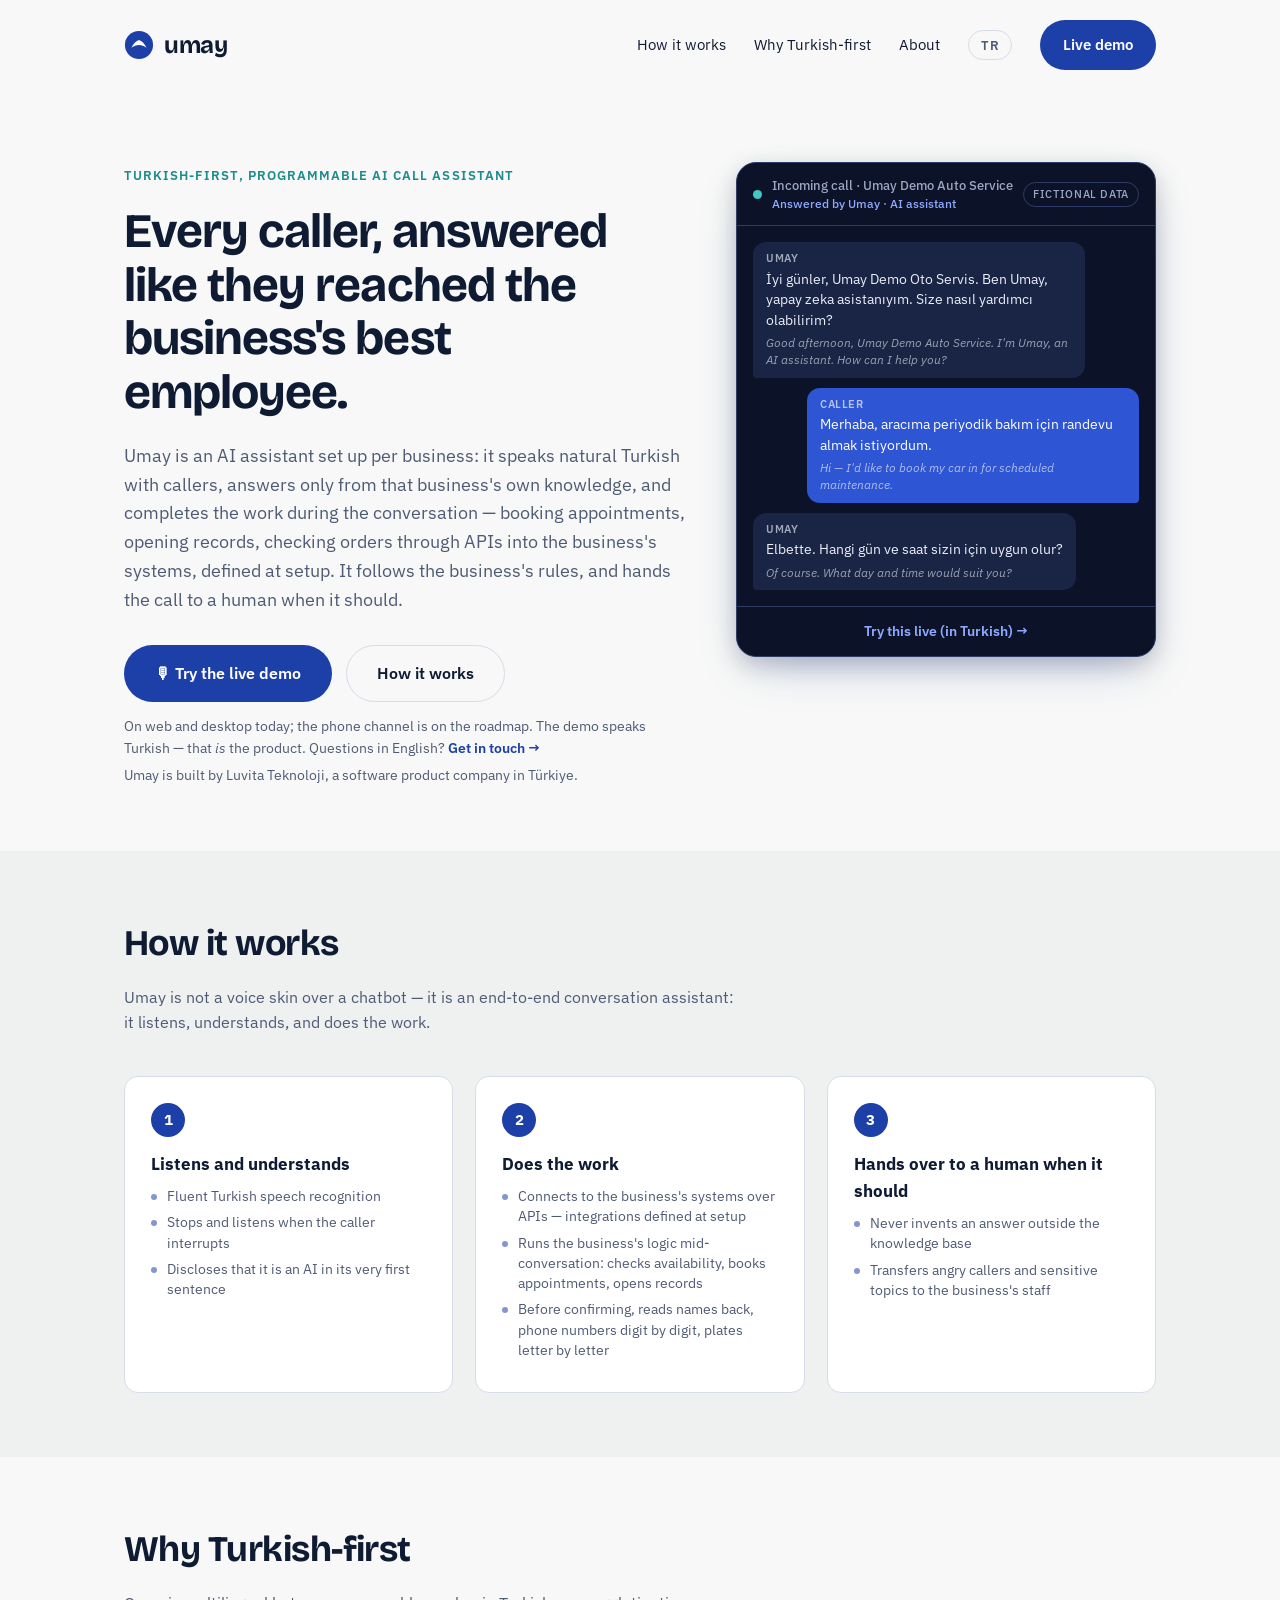
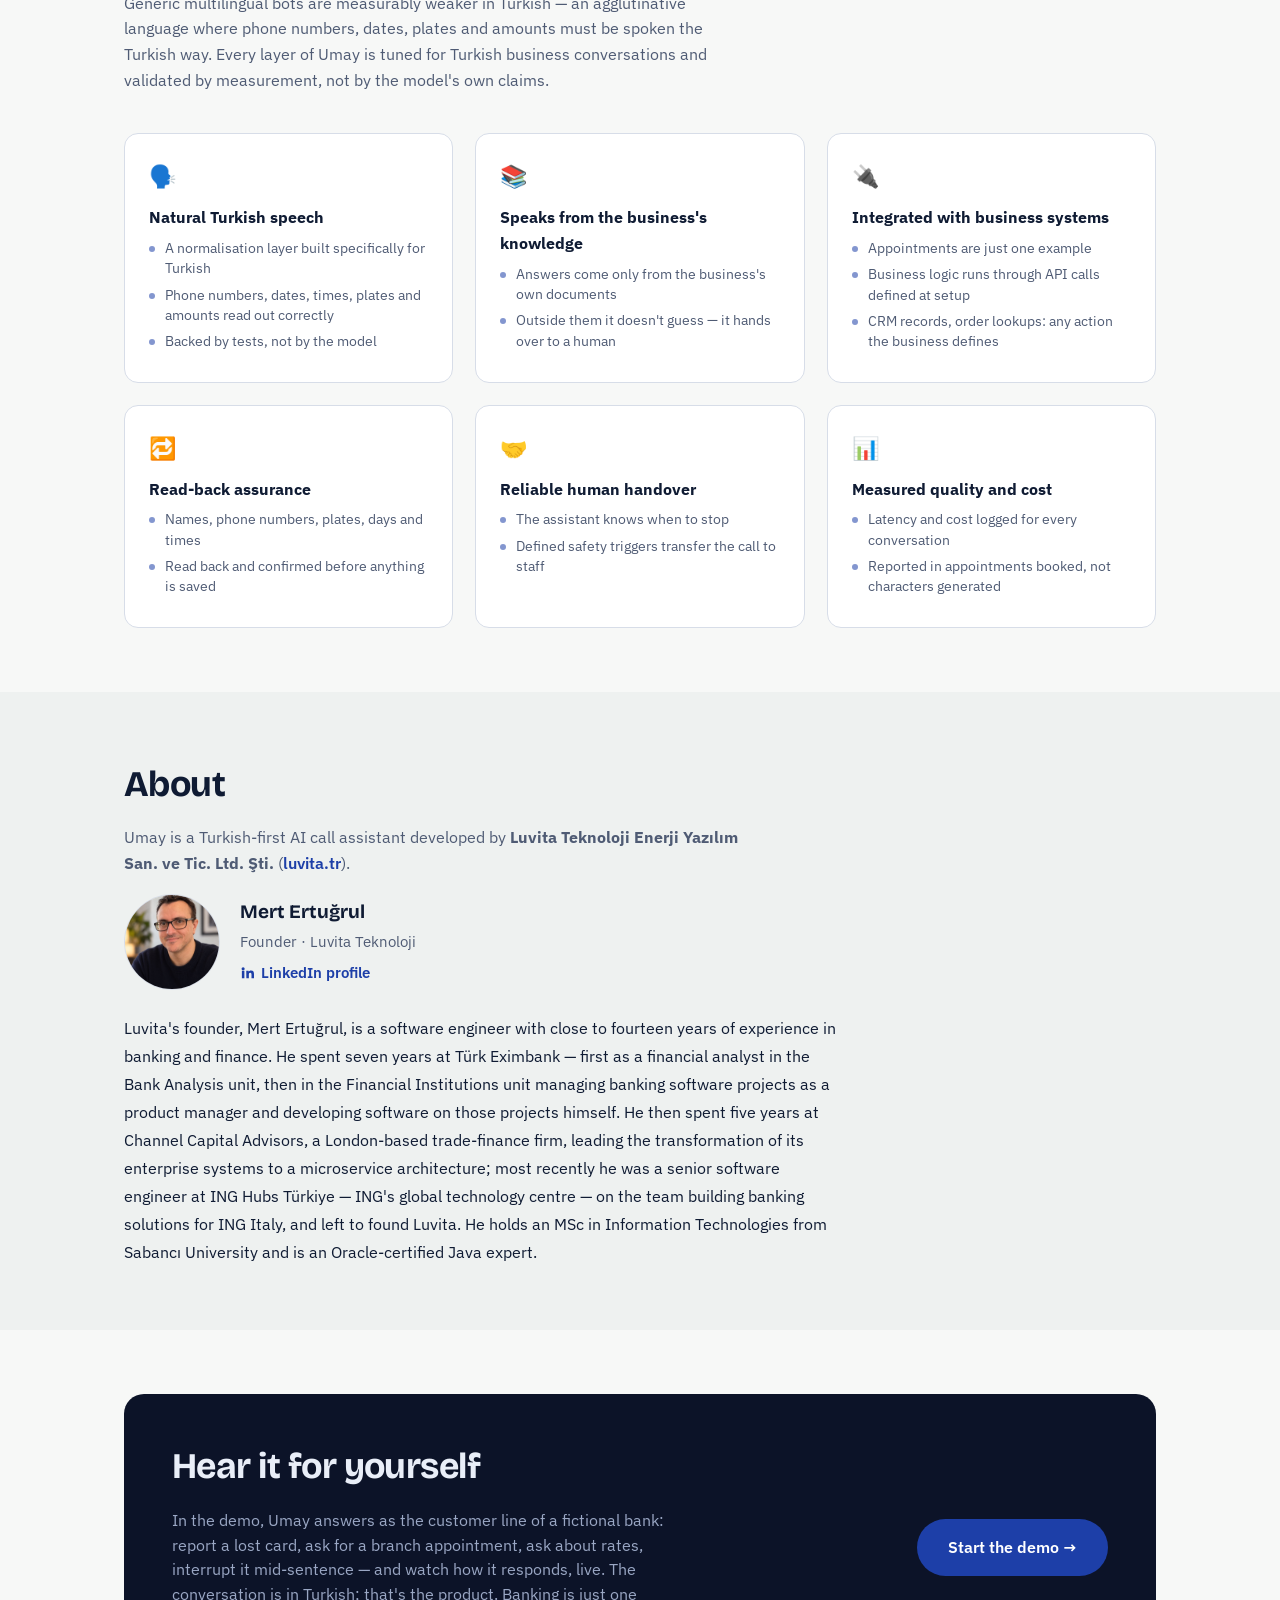
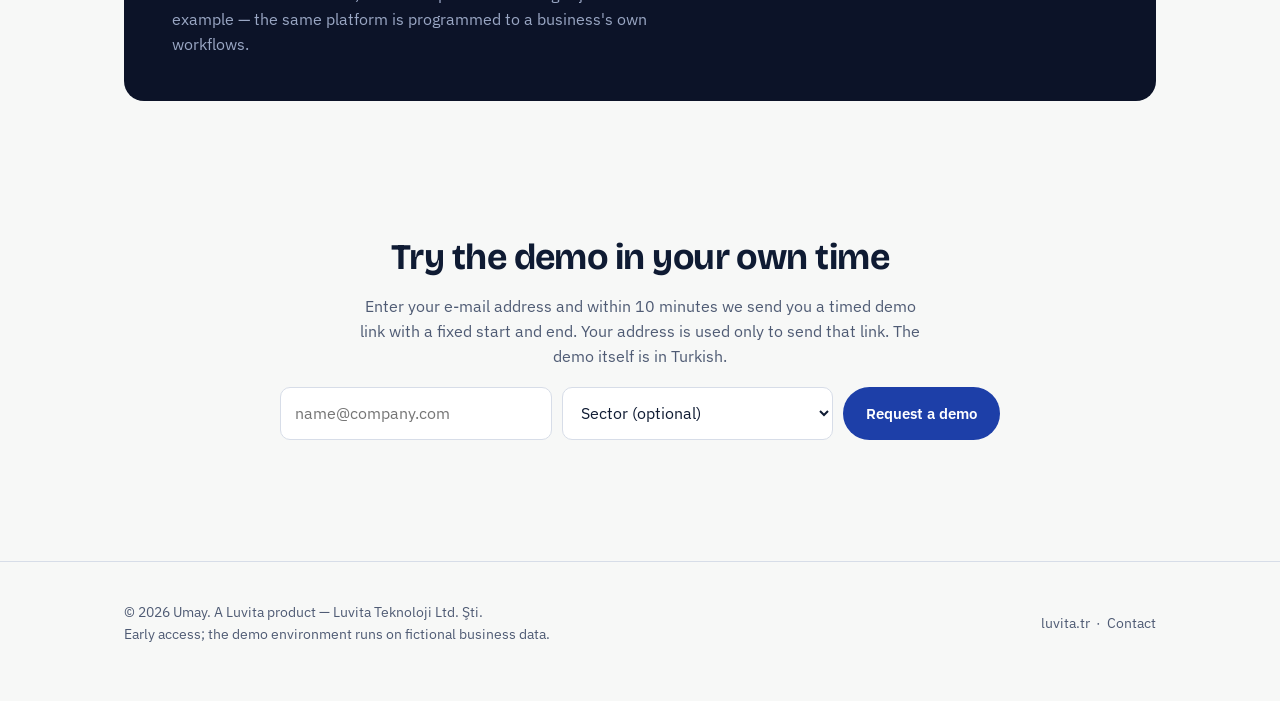
==== commit 751b8c43: "site: call card scrolls like a real chat; AI disclosure in its top bar" ====
--- a/en/index.html
+++ b/en/index.html
@@ -151,7 +151,7 @@
     <div class="call-card" id="callCard" aria-label="Sample call transcript (Turkish, with English translations)">
       <div class="call-card-bar">
         <span class="call-dot" aria-hidden="true"></span>
-        <span class="call-title">Incoming call · Umay Demo Auto Service</span>
+        <span class="call-title">Incoming call · Umay Demo Auto Service<span class="call-sub">Answered by Umay · AI assistant</span></span>
         <span class="call-chip">fictional data</span>
       </div>
       <div class="call-body">
@@ -361,7 +361,7 @@
   if (!items.length || items.length <= SHOWN) return;
   items.slice(0, SHOWN).forEach(function (el) { el.classList.add('glossed'); });
 
-  // Fixed-height panel at every width: follow the newest line (the greeting is sticky).
+  // Fixed-height panel at every width: follow the newest line (the AI disclosure sits in the bar).
   function scrollBottom() { body.scrollTop = body.scrollHeight; }
 
   function typeBot(el, done) {
--- a/umay.css
+++ b/umay.css
@@ -144,8 +144,11 @@
   padding: 3px 9px; color: var(--panel-muted);
   white-space: nowrap; flex-shrink: 0;
 }
-.call-title {
-  min-width: 0; overflow: hidden; text-overflow: ellipsis; white-space: nowrap;
+/* Wraps rather than truncates: on a phone the bar is ~155 px and the disclosure must stay whole. */
+.call-title { min-width: 0; line-height: 1.35; }
+/* The AI disclosure lives in the bar, so it stays in view while the transcript scrolls like a real chat. */
+.call-sub {
+  display: block; margin-top: 2px; font-size: 11.5px; color: var(--panel-accent-soft);
 }
 .call-body {
   display: flex; flex-direction: column; gap: 10px;
@@ -304,8 +307,6 @@
   .call-card { max-width: 480px; width: 100%; }
   .call-body { height: 340px; }
 }
-/* The greeting says Umay is an AI: keep it in view while the rest scrolls under it (all widths). */
-.call-body > .cb:first-child { position: sticky; top: -16px; z-index: 1; flex-shrink: 0; box-shadow: 0 6px 8px -4px var(--panel-bg); }
 
 @media (max-width: 800px) {
   .steps, .features { grid-template-columns: 1fr; }
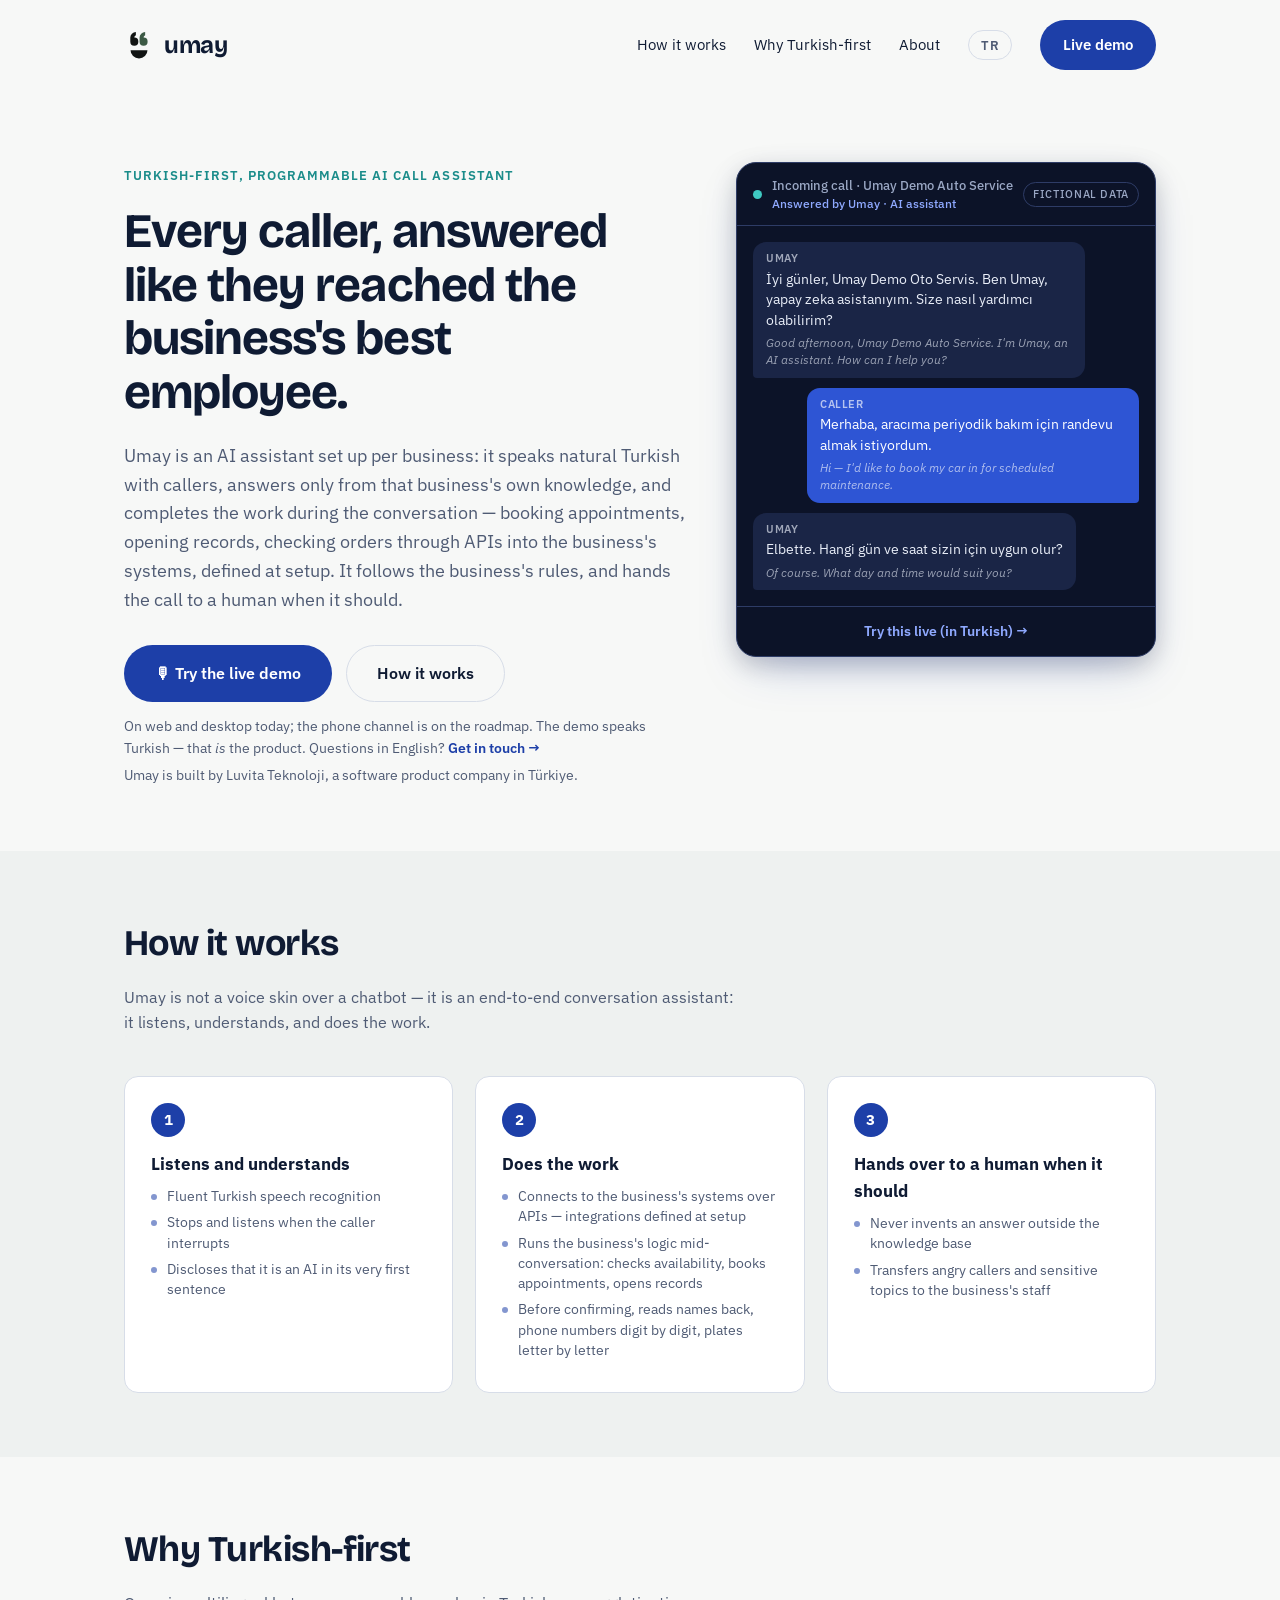
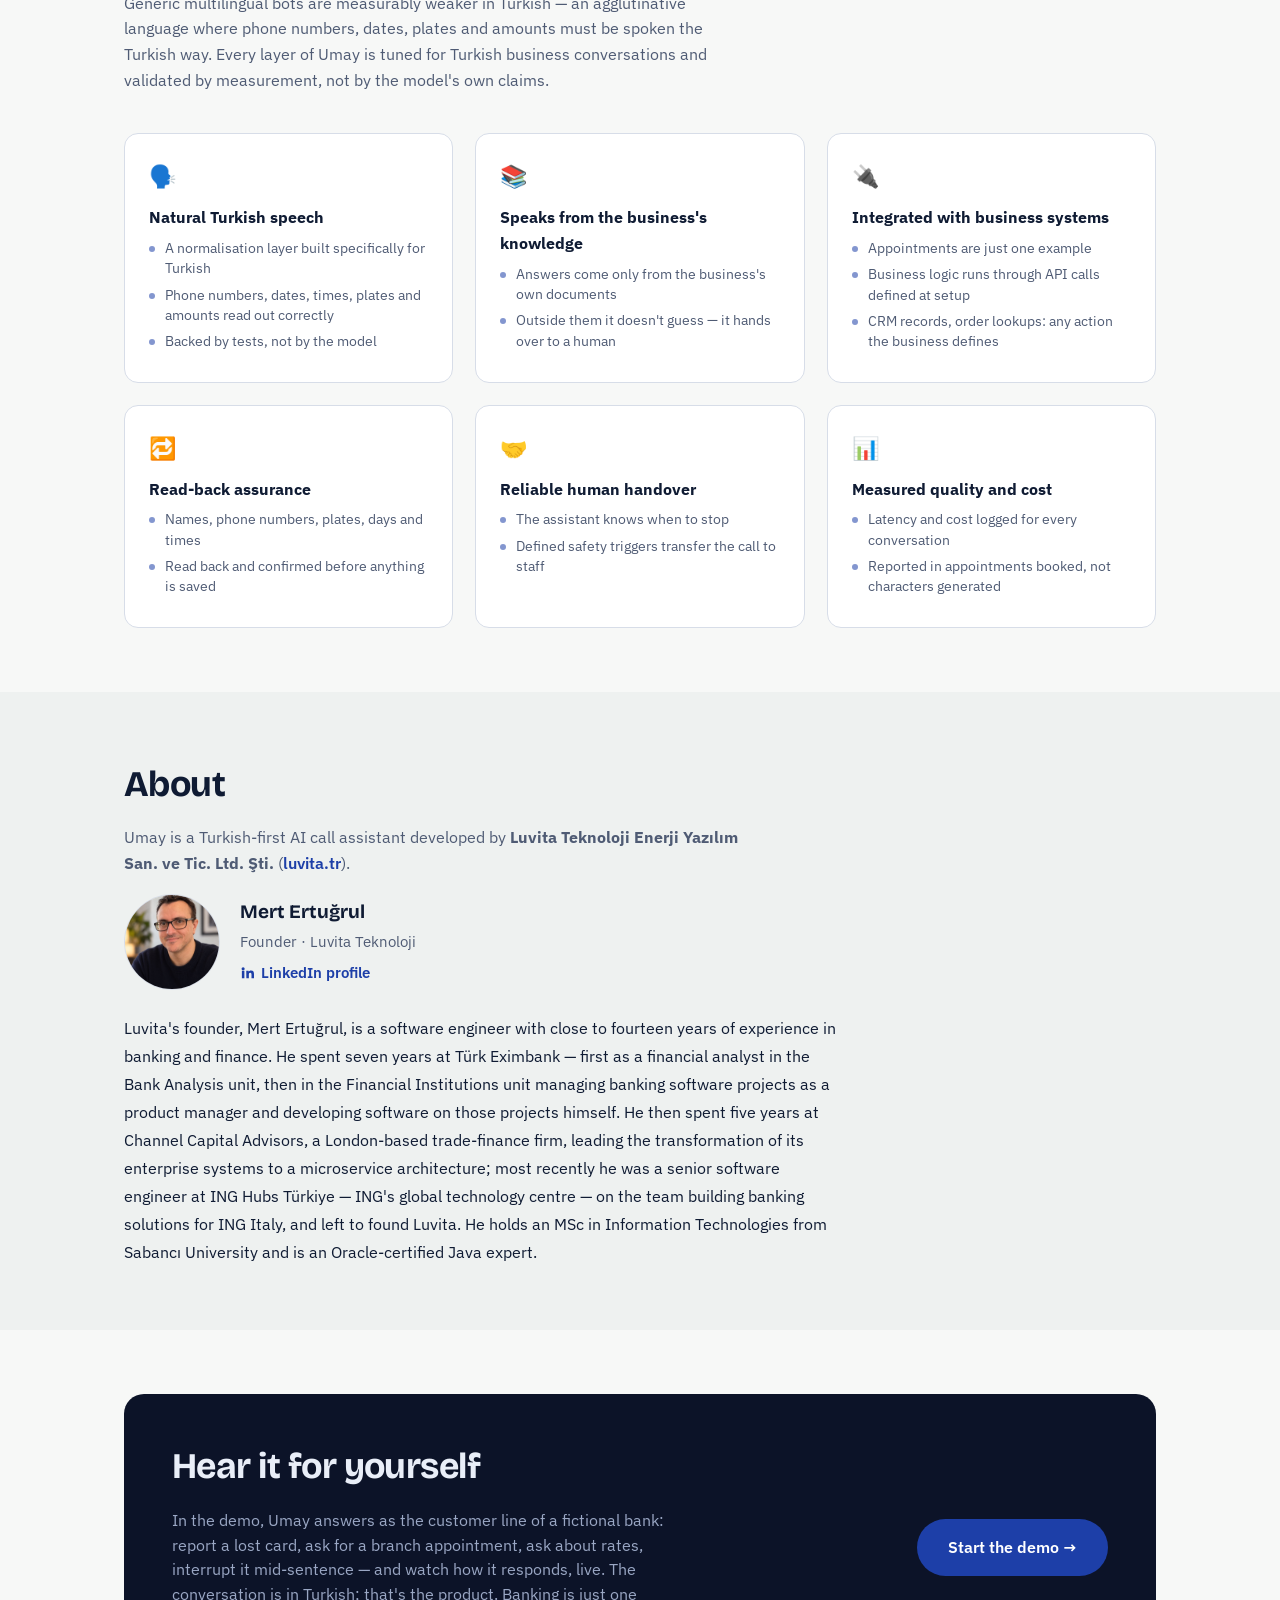
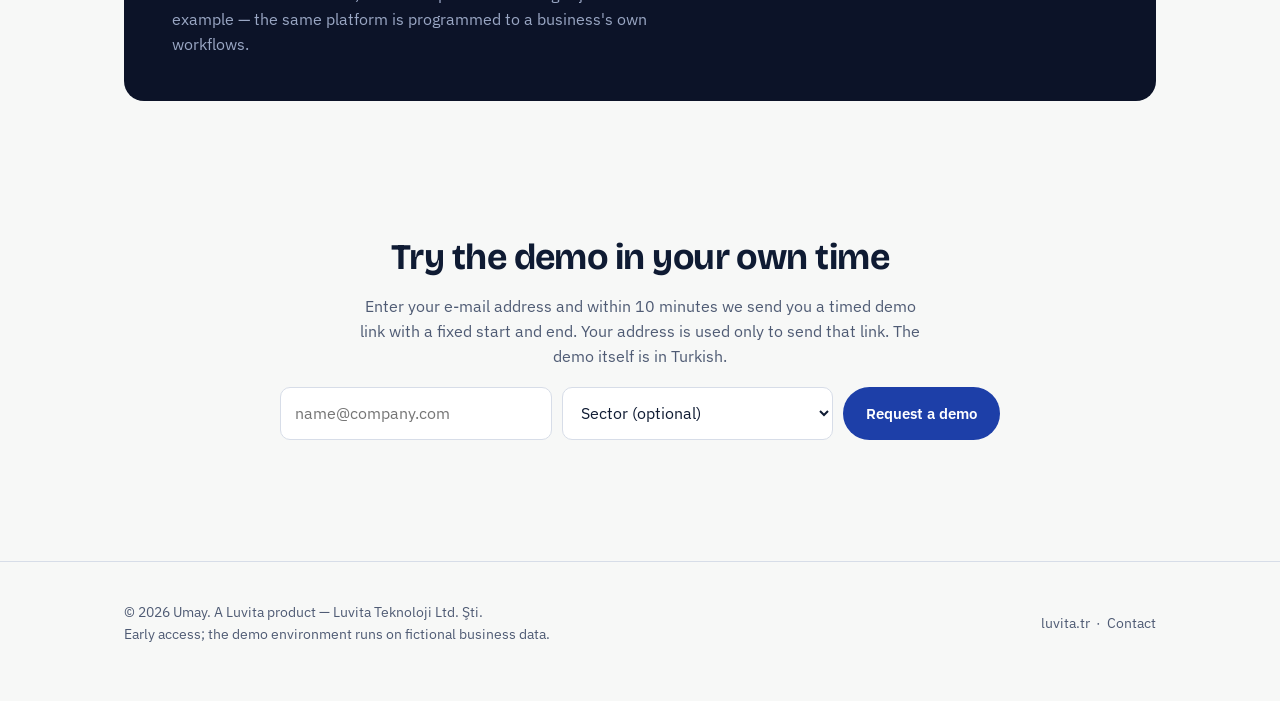
==== commit 8d651141: "site: new Umay icon (Two voices) in the header and browser tab" ====
--- a/en/index.html
+++ b/en/index.html
@@ -82,7 +82,7 @@
 <link rel="preconnect" href="https://fonts.gstatic.com" crossorigin>
 <link href="https://fonts.googleapis.com/css2?family=Bricolage+Grotesque:opsz,wght@12..96,500..700&family=IBM+Plex+Sans:wght@400;500;600;700&display=swap" rel="stylesheet">
 <link rel="stylesheet" href="../umay.css">
-<link rel="icon" href="data:image/svg+xml,<svg xmlns='http://www.w3.org/2000/svg' viewBox='0 0 32 32'><circle cx='16' cy='16' r='14' fill='%231D3FA8'/><path d='M8 19c3-6 6-8 8-8s5 2 8 8c-3-2-5-3-8-3s-5 1-8 3z' fill='%23FFFFFF'/></svg>">
+<link rel="icon" href="data:image/svg+xml,<svg xmlns='http://www.w3.org/2000/svg' viewBox='0 0 32 32'><style>.i{fill:%23111413}.a{fill:%233C5A45}@media (prefers-color-scheme:dark){.i{fill:%23ECEDE9}.a{fill:%239CC0A6}}</style><g transform='translate(1.6 -2.2) scale(0.9)'><g transform='rotate(180 16 14)'><path class='a' d='M2 9.5A6.5 6.5 0 0 1 15 9.5V16A9 9 0 0 1 6 25V20A4 4 0 0 0 8.5 16A6.5 6.5 0 0 1 2 9.5Z'/><path class='i' d='M17 9.5A6.5 6.5 0 0 1 30 9.5V16A9 9 0 0 1 21 25V20A4 4 0 0 0 23.5 16A6.5 6.5 0 0 1 17 9.5Z'/></g></g><path class='i' d='M6 23A10 8 0 0 0 26 23Z'/></svg>">
 <style>
 /* English-page-only additions: the call card keeps its authentic Turkish
    transcript and carries an English gloss under each line. */
@@ -108,8 +108,12 @@
   <nav class="nav">
     <a class="brand" href="#">
       <svg width="30" height="30" viewBox="0 0 32 32" aria-hidden="true">
-        <circle cx="16" cy="16" r="15" fill="#1D3FA8"/>
-        <path d="M8 19c3-6 6-8 8-8s5 2 8 8c-3-2-5-3-8-3s-5 1-8 3z" fill="#FFFFFF"/>
+        <!-- Umay icon "Two voices" (luvita-docs/brand/README.md): the accent eye is the right-hand one -->
+        <g transform="translate(5.4 0.2) scale(0.66)"><g transform="rotate(180 16 14)">
+          <path class="mark-accent" d="M2 9.5A6.5 6.5 0 0 1 15 9.5V16A9 9 0 0 1 6 25V20A4 4 0 0 0 8.5 16A6.5 6.5 0 0 1 2 9.5Z"/>
+          <path class="mark-ink" d="M17 9.5A6.5 6.5 0 0 1 30 9.5V16A9 9 0 0 1 21 25V20A4 4 0 0 0 23.5 16A6.5 6.5 0 0 1 17 9.5Z"/>
+        </g></g>
+        <path class="mark-ink" d="M7 21.5A9 9 0 0 0 25 21.5Z"/>
       </svg>
       <span class="brand-name">umay</span>
     </a>
--- a/umay.css
+++ b/umay.css
@@ -72,6 +72,13 @@
 
 .brand { display: inline-flex; align-items: center; gap: 10px; }
 .brand svg { display: block; }
+/* Umay icon "Two voices": Luvita's ink and moss (luvita-docs/brand/README.md), not the site palette */
+.brand .mark-ink { fill: #111413; }
+.brand .mark-accent { fill: #3C5A45; }
+@media (prefers-color-scheme: dark) {
+  .brand .mark-ink { fill: #ECEDE9; }
+  .brand .mark-accent { fill: #9CC0A6; }
+}
 .brand-name {
   font-family: var(--font-display);
   font-weight: 700; font-size: 24px; letter-spacing: -0.02em;
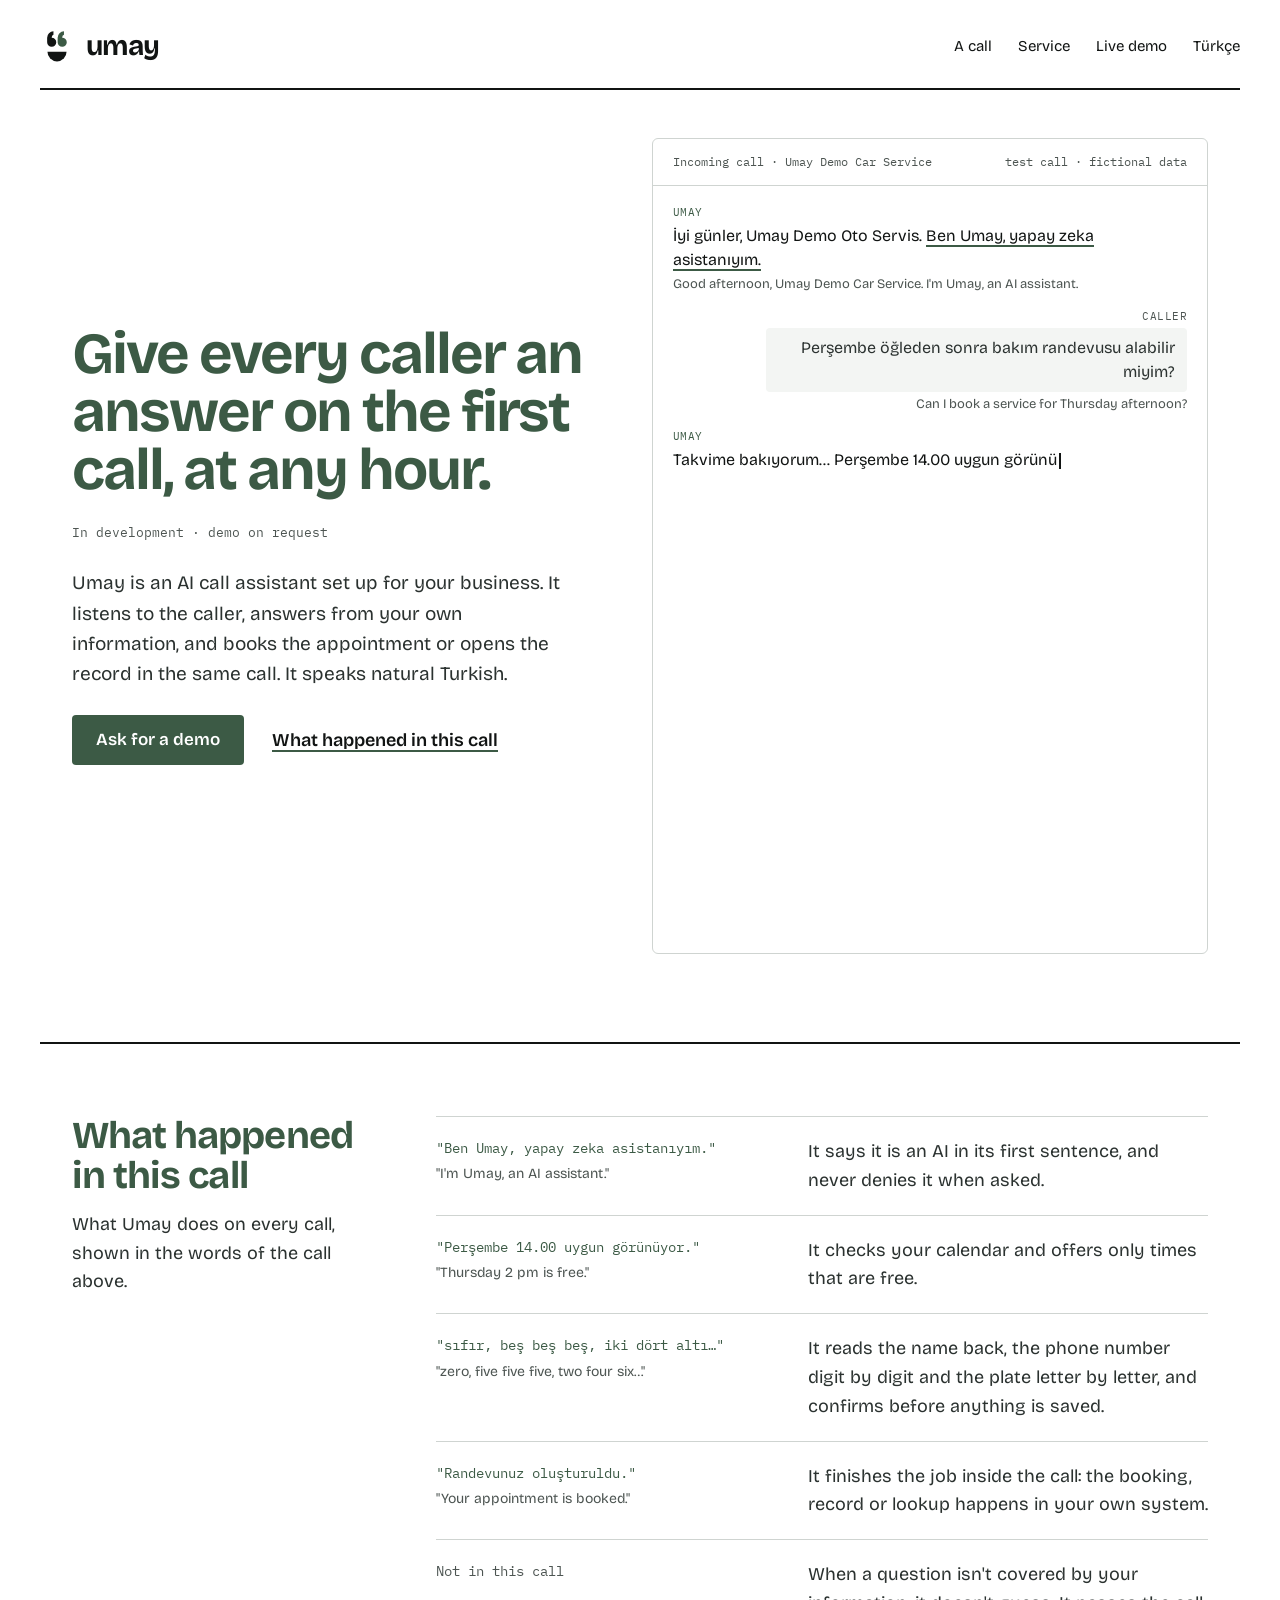
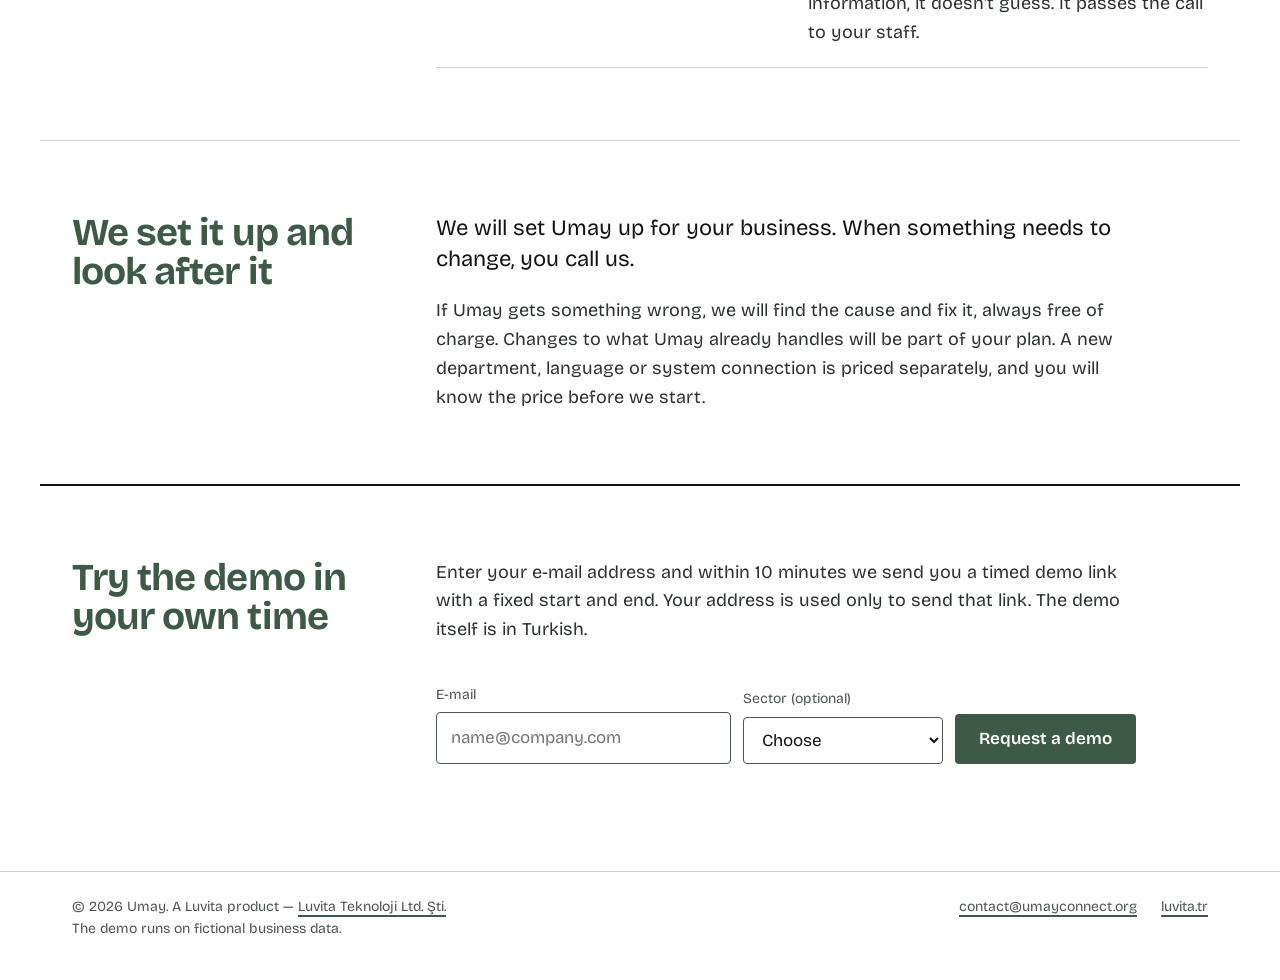
==== commit 7bcaea71: "site: rebuild to the chosen design, in Luvita's ink and moss (umay-docs#459)" ====
--- a/en/index.html
+++ b/en/index.html
@@ -4,8 +4,8 @@
 <meta charset="utf-8">
 <meta name="viewport" content="width=device-width, initial-scale=1">
 <meta name="color-scheme" content="light dark">
-<meta name="theme-color" media="(prefers-color-scheme: light)" content="#F7F8F7">
-<meta name="theme-color" media="(prefers-color-scheme: dark)" content="#0C1328">
+<meta name="theme-color" media="(prefers-color-scheme: light)" content="#FFFFFF">
+<meta name="theme-color" media="(prefers-color-scheme: dark)" content="#101312">
 <title>Umay — Turkish-first programmable AI call assistant</title>
 <meta name="description" content="Umay is a programmable AI call assistant built Turkish-first: it answers a business's calls in natural Turkish, completes real work in the business's systems during the conversation, and hands over to a human when it should. Built by Luvita Teknoloji Ltd. Şti.">
 <meta property="og:title" content="Umay — Turkish-first programmable AI call assistant">
@@ -78,314 +78,152 @@
   ]
 }
 </script>
-<link rel="preconnect" href="https://fonts.googleapis.com">
-<link rel="preconnect" href="https://fonts.gstatic.com" crossorigin>
-<link href="https://fonts.googleapis.com/css2?family=Bricolage+Grotesque:opsz,wght@12..96,500..700&family=IBM+Plex+Sans:wght@400;500;600;700&display=swap" rel="stylesheet">
+<link rel="stylesheet" href="../fonts/fonts.css">
 <link rel="stylesheet" href="../umay.css">
 <link rel="icon" href="data:image/svg+xml,<svg xmlns='http://www.w3.org/2000/svg' viewBox='0 0 32 32'><style>.i{fill:%23111413}.a{fill:%233C5A45}@media (prefers-color-scheme:dark){.i{fill:%23ECEDE9}.a{fill:%239CC0A6}}</style><g transform='translate(1.6 -2.2) scale(0.9)'><g transform='rotate(180 16 14)'><path class='a' d='M2 9.5A6.5 6.5 0 0 1 15 9.5V16A9 9 0 0 1 6 25V20A4 4 0 0 0 8.5 16A6.5 6.5 0 0 1 2 9.5Z'/><path class='i' d='M17 9.5A6.5 6.5 0 0 1 30 9.5V16A9 9 0 0 1 21 25V20A4 4 0 0 0 23.5 16A6.5 6.5 0 0 1 17 9.5Z'/></g></g><path class='i' d='M6 23A10 8 0 0 0 26 23Z'/></svg>">
-<style>
-/* English-page-only additions: the call card keeps its authentic Turkish
-   transcript and carries an English gloss under each line. */
-.cb .gloss {
-  display: block;
-  margin-top: 4px;
-  font-size: 12px;
-  font-style: italic;
-  line-height: 1.45;
-  opacity: .62;
-}
-/* While the JS replay runs, each gloss appears only once its line has finished.
-   No JS / reduced motion => the card stays fully static, glosses included. */
-.call-card.replay .cb .gloss { display: none; }
-.call-card.replay .cb.glossed .gloss { display: block; }
-</style>
 <!-- Cloudflare Web Analytics: cookieless page-view counts for the metrics Sites view (cosmocrew-metrics#15). -->
 <script defer src="https://static.cloudflareinsights.com/beacon.min.js" data-cf-beacon='{"token": "52c85140c2cb4e539ad23cc22a27ac1d"}'></script>
 </head>
 <body>
-
-<header class="wrap">
-  <nav class="nav">
-    <a class="brand" href="#">
-      <svg width="30" height="30" viewBox="0 0 32 32" aria-hidden="true">
-        <!-- Umay icon "Two voices" (luvita-docs/brand/README.md): the accent eye is the right-hand one -->
-        <g transform="translate(5.4 0.2) scale(0.66)"><g transform="rotate(180 16 14)">
-          <path class="mark-accent" d="M2 9.5A6.5 6.5 0 0 1 15 9.5V16A9 9 0 0 1 6 25V20A4 4 0 0 0 8.5 16A6.5 6.5 0 0 1 2 9.5Z"/>
-          <path class="mark-ink" d="M17 9.5A6.5 6.5 0 0 1 30 9.5V16A9 9 0 0 1 21 25V20A4 4 0 0 0 23.5 16A6.5 6.5 0 0 1 17 9.5Z"/>
-        </g></g>
-        <path class="mark-ink" d="M7 21.5A9 9 0 0 0 25 21.5Z"/>
-      </svg>
-      <span class="brand-name">umay</span>
-    </a>
-    <div class="nav-links">
-      <a class="nav-plain" href="#how">How it works</a>
-      <a class="nav-plain" href="#why">Why Turkish-first</a>
-      <a class="nav-plain" href="#about">About</a>
-      <a class="nav-lang" href="../" lang="tr" hreflang="tr" title="Türkçe">TR</a>
-      <a class="btn btn-primary" href="../demo.html">Live demo</a>
-    </div>
+<a class="skip" href="#content">Skip to content</a>
+
+<header class="wrap top">
+  <a class="brand" href="#">
+    <svg width="34" height="34" viewBox="0 0 32 32" aria-hidden="true">
+      <!-- Umay icon "Two voices" (luvita-docs/brand/README.md): the accent eye is the right-hand one -->
+      <g transform="translate(5.4 0.2) scale(0.66)"><g transform="rotate(180 16 14)">
+        <path class="mark-accent" d="M2 9.5A6.5 6.5 0 0 1 15 9.5V16A9 9 0 0 1 6 25V20A4 4 0 0 0 8.5 16A6.5 6.5 0 0 1 2 9.5Z"/>
+        <path class="mark-ink" d="M17 9.5A6.5 6.5 0 0 1 30 9.5V16A9 9 0 0 1 21 25V20A4 4 0 0 0 23.5 16A6.5 6.5 0 0 1 17 9.5Z"/>
+      </g></g>
+      <path class="mark-ink" d="M7 21.5A9 9 0 0 0 25 21.5Z"/>
+    </svg>
+    <span class="brand-name">umay</span>
+  </a>
+  <nav class="nav" aria-label="Main menu">
+    <a href="#call">A call</a>
+    <a href="#service">Service</a>
+    <a href="../demo.html">Live demo</a>
+    <a href="../" lang="tr" hreflang="tr">Türkçe</a>
   </nav>
 </header>
 
-<main>
-  <section class="hero wrap">
-    <div class="hero-copy">
-      <span class="eyebrow">Turkish-first, programmable AI call assistant</span>
-      <h1>Every caller, answered like they reached the business's best employee.</h1>
-      <p class="lead">
-        Umay is an AI assistant set up per business: it speaks natural Turkish with
-        callers, answers only from that business's own knowledge, and completes the work
-        during the conversation — booking appointments, opening records, checking orders
-        through APIs into the business's systems, defined at setup. It follows the
-        business's rules, and hands the call to a human when it should.
-      </p>
-      <div class="hero-ctas">
-        <a class="btn btn-primary btn-lg" href="../demo.html">🎙 Try the live demo</a>
-        <a class="btn btn-ghost btn-lg" href="#how">How it works</a>
-      </div>
-      <p class="hero-note">On web and desktop today; the phone channel is on the roadmap.
-        The demo speaks Turkish — that <em>is</em> the product. Questions in English?
-        <a class="trial-link" href="mailto:contact@umayconnect.org?subject=Umay%20inquiry&body=Hello%2C%0A%0AI%27d%20like%20to%20learn%20more%20about%20Umay.%0A%0AName%3A%20%0ACompany%20%2F%20context%3A%20%0A">Get in touch&nbsp;→</a></p>
-      <p class="hero-note hero-maker">Umay is built by Luvita Teknoloji, a software product company in Türkiye.</p>
-    </div>
-
-    <!-- Sample call: same fictional identity as demo.html (Ayşe Demir); only capabilities
-         actually shown in the demo (availability check, booking, read-back, confirmation).
-         Transcript stays in Turkish — it's the product — with an English gloss per line. -->
-    <div class="call-card" id="callCard" aria-label="Sample call transcript (Turkish, with English translations)">
-      <div class="call-card-bar">
-        <span class="call-dot" aria-hidden="true"></span>
-        <span class="call-title">Incoming call · Umay Demo Auto Service<span class="call-sub">Answered by Umay · AI assistant</span></span>
-        <span class="call-chip">fictional data</span>
-      </div>
-      <div class="call-body">
-        <div class="cb bot"><span class="who">Umay</span><span class="txt">İyi günler, Umay Demo Oto Servis. Ben Umay, yapay zeka asistanıyım. Size nasıl yardımcı olabilirim?</span><span class="gloss">Good afternoon, Umay Demo Auto Service. I'm Umay, an AI assistant. How can I help you?</span></div>
-        <div class="cb user"><span class="who">Caller</span><span class="txt">Merhaba, aracıma periyodik bakım için randevu almak istiyordum.</span><span class="gloss">Hi — I'd like to book my car in for scheduled maintenance.</span></div>
-        <div class="cb bot"><span class="who">Umay</span><span class="txt">Elbette. Hangi gün ve saat sizin için uygun olur?</span><span class="gloss">Of course. What day and time would suit you?</span></div>
-        <div class="cb user"><span class="who">Caller</span><span class="txt">Perşembe öğleden sonra olabilir mi?</span><span class="gloss">Could it be Thursday afternoon?</span></div>
-        <div class="cb bot"><span class="who">Umay</span><span class="txt">Takvime bakıyorum… Perşembe 14.00 uygun görünüyor. Adınızı, telefonunuzu ve plakanızı alabilir miyim?</span><span class="gloss">Checking the calendar… Thursday 2:00 pm looks free. May I take your name, phone number and licence plate?</span></div>
-        <div class="cb user"><span class="who">Caller</span><span class="txt">Ayşe Demir. Telefonum 0 555 246 80 13, plakam 00 ABC 123.</span><span class="gloss">Ayşe Demir. My phone is 0 555 246 80 13, my plate is 00 ABC 123.</span></div>
-        <div class="cb bot"><span class="who">Umay</span><span class="txt">Teyit ediyorum: Ayşe Demir. Telefon: sıfır, beş beş beş, iki dört altı, sekiz sıfır, on üç. Plaka: sıfır sıfır, A B C, yüz yirmi üç. Perşembe saat 14.00, periyodik bakım. Onaylıyor musunuz?</span><span class="gloss">Confirming: Ayşe Demir. Phone: zero, five five five, two four six, eight zero, thirteen. Plate: zero zero, A B C, one twenty-three. Thursday at 2:00 pm, scheduled maintenance. Do you confirm?</span></div>
-        <div class="cb user"><span class="who">Caller</span><span class="txt">Evet, doğru.</span><span class="gloss">Yes, that's right.</span></div>
-        <div class="cb bot"><span class="who">Umay</span><span class="txt">Randevunuz oluşturuldu. Perşembe 14.00'te bekliyoruz, iyi günler dilerim.</span><span class="gloss">Your appointment is booked. See you Thursday at 2:00 pm — have a good day.</span></div>
-        <div class="call-result">✓ Appointment booked — confirmed with a read-back</div>
-      </div>
-      <a class="call-card-cta" href="../demo.html">Try this live (in Turkish) →</a>
-    </div>
-  </section>
-
-  <section class="section-alt" id="how">
-    <div class="wrap">
-      <h2>How it works</h2>
-      <p class="section-sub">Umay is not a voice skin over a chatbot — it is an end-to-end conversation assistant: it listens, understands, and does the work.</p>
-      <div class="steps">
-        <div class="step">
-          <div class="step-num">1</div>
-          <h3>Listens and understands</h3>
-          <ul>
-            <li>Fluent Turkish speech recognition</li>
-            <li>Stops and listens when the caller interrupts</li>
-            <li>Discloses that it is an AI in its very first sentence</li>
-          </ul>
+<main id="content">
+  <div class="wrap band">
+    <section class="hero">
+      <div class="hero-copy">
+        <h1>Give every caller an answer on the first call, at any hour.</h1>
+        <p class="state mono">In development · demo on request</p>
+        <p class="hero-text">Umay is an AI call assistant set up for your business. It listens to the caller, answers from your own information, and books the appointment or opens the record in the same call. It speaks natural Turkish.</p>
+        <div class="actions">
+          <a class="btn trial-link" href="mailto:contact@umayconnect.org?subject=Umay%20demo%20request&amp;body=Hello%2C%0A%0AI%20would%20like%20to%20try%20Umay.%0A%0ACompany%20%2F%20sector%3A%20%0AName%3A%20%0A">Ask for a demo</a>
+          <a href="#call">What happened in this call</a>
         </div>
-        <div class="step">
-          <div class="step-num">2</div>
-          <h3>Does the work</h3>
-          <ul>
-            <li>Connects to the business's systems over APIs — integrations defined at setup</li>
-            <li>Runs the business's logic mid-conversation: checks availability, books appointments, opens records</li>
-            <li>Before confirming, reads names back, phone numbers digit by digit, plates letter by letter</li>
-          </ul>
+      </div>
+
+      <!-- Sample call: the same fictional identity as demo.html (Ayşe Demir); only abilities the
+           demo shows (availability check, booking, read-back, confirmation). Turkish, with glosses. -->
+      <figure class="call" id="callCard" aria-label="Sample call, in Turkish with English glosses">
+        <div class="call-bar mono"><span>Incoming call · Umay Demo Car Service</span><span>test call · fictional data</span></div>
+        <div class="call-body">
+          <div class="cb bot"><span class="who">UMAY</span><span class="txt" lang="tr">İyi günler, Umay Demo Oto Servis. <span class="hl">Ben Umay, yapay zeka asistanıyım.</span></span><span class="gloss">Good afternoon, Umay Demo Car Service. I'm Umay, an AI assistant.</span></div>
+          <div class="cb user"><span class="who">CALLER</span><span class="txt" lang="tr">Perşembe öğleden sonra bakım randevusu alabilir miyim?</span><span class="gloss">Can I book a service for Thursday afternoon?</span></div>
+          <div class="cb bot"><span class="who">UMAY</span><span class="txt" lang="tr">Takvime bakıyorum… <span class="hl">Perşembe 14.00 uygun görünüyor.</span> Adınızı, telefonunuzu ve plakanızı alabilir miyim?</span><span class="gloss">Checking the calendar… Thursday 2 pm is free. May I have your name, phone number and plate?</span></div>
+          <div class="cb user"><span class="who">CALLER</span><span class="txt" lang="tr">Ayşe Demir. 0 555 246 80 13, plakam 00 ABC 123.</span><span class="gloss">Ayşe Demir. 0 555 246 80 13, plate 00 ABC 123.</span></div>
+          <div class="cb bot"><span class="who">UMAY</span><span class="txt" lang="tr">Teyit ediyorum: <span class="hl">sıfır, beş beş beş, iki dört altı, sekiz sıfır, on üç. Plaka: sıfır sıfır, A B C, yüz yirmi üç.</span> Onaylıyor musunuz?</span><span class="gloss">Let me confirm: zero, five five five… Plate: zero zero, A B C, one twenty-three. Is that right?</span></div>
+          <div class="cb user"><span class="who">CALLER</span><span class="txt" lang="tr">Evet, doğru.</span><span class="gloss">Yes, that's right.</span></div>
+          <div class="cb bot"><span class="who">UMAY</span><span class="txt" lang="tr"><span class="hl">Randevunuz oluşturuldu.</span> Perşembe 14.00'te bekliyoruz.</span><span class="gloss">Your appointment is booked. See you Thursday at 2 pm.</span></div>
         </div>
-        <div class="step">
-          <div class="step-num">3</div>
-          <h3>Hands over to a human when it should</h3>
-          <ul>
-            <li>Never invents an answer outside the knowledge base</li>
-            <li>Transfers angry callers and sensitive topics to the business's staff</li>
-          </ul>
+      </figure>
+    </section>
+  </div>
+
+  <div class="wrap band">
+    <section class="split" id="call" aria-labelledby="callH">
+      <div class="split-head">
+        <h2 id="callH">What happened in this call</h2>
+        <p class="lede">What Umay does on every call, shown in the words of the call above.</p>
+      </div>
+      <dl class="split-body claims">
+        <div><dt><span lang="tr">"Ben Umay, yapay zeka asistanıyım."</span><span class="gloss">"I'm Umay, an AI assistant."</span></dt><dd>It says it is an AI in its first sentence, and never denies it when asked.</dd></div>
+        <div><dt><span lang="tr">"Perşembe 14.00 uygun görünüyor."</span><span class="gloss">"Thursday 2 pm is free."</span></dt><dd>It checks your calendar and offers only times that are free.</dd></div>
+        <div><dt><span lang="tr">"sıfır, beş beş beş, iki dört altı…"</span><span class="gloss">"zero, five five five, two four six…"</span></dt><dd>It reads the name back, the phone number digit by digit and the plate letter by letter, and confirms before anything is saved.</dd></div>
+        <div><dt><span lang="tr">"Randevunuz oluşturuldu."</span><span class="gloss">"Your appointment is booked."</span></dt><dd>It finishes the job inside the call: the booking, record or lookup happens in your own system.</dd></div>
+        <div><dt class="none">Not in this call</dt><dd>When a question isn't covered by your information, it doesn't guess. It passes the call to your staff.</dd></div>
+      </dl>
+    </section>
+  </div>
+
+  <div class="wrap band-thin">
+    <section class="split" id="service" aria-labelledby="serviceH">
+      <div class="split-head"><h2 id="serviceH">We set it up and look after it</h2></div>
+      <div class="split-body prose">
+        <p class="big">We will set Umay up for your business. When something needs to change, you call us.</p>
+        <p>If Umay gets something wrong, we will find the cause and fix it, always free of charge. Changes to what Umay already handles will be part of your plan. A new department, language or system connection is priced separately, and you will know the price before we start.</p>
+      </div>
+    </section>
+  </div>
+
+  <div class="wrap band">
+    <section class="split slotreq" id="slotReq" data-base="../" hidden aria-labelledby="slotReqH">
+      <div class="split-head"><h2 id="slotReqH">Try the demo in your own time</h2></div>
+      <div class="split-body prose">
+        <p>Enter your e-mail address and within 10 minutes we send you a timed demo link with a fixed start and end. Your address is used only to send that link. The demo itself is in Turkish.</p>
+        <div>
+          <form id="slotForm">
+            <label class="f-mail">E-mail<input type="email" id="slotEmail" required autocomplete="email" placeholder="name@company.com"></label>
+            <label class="f-sector">Sector (optional)<select id="slotSector">
+              <option value="">Choose</option>
+              <option value="banka">Banking</option>
+              <option value="enerji">Energy</option>
+              <option value="oto-servis">Automotive</option>
+              <option value="saglik">Healthcare</option>
+              <option value="egitim">Education</option>
+              <option value="kamu">Public sector</option>
+            </select></label>
+            <button type="submit" id="slotBtn" class="btn">Request a demo</button>
+          </form>
+          <div class="msg" id="slotMsg" role="status"></div>
         </div>
       </div>
-    </div>
-  </section>
-
-  <section id="why">
-    <div class="wrap">
-      <h2>Why Turkish-first</h2>
-      <p class="section-sub">Generic multilingual bots are measurably weaker in Turkish — an agglutinative language where phone numbers, dates, plates and amounts must be spoken the Turkish way. Every layer of Umay is tuned for Turkish business conversations and validated by measurement, not by the model's own claims.</p>
-      <div class="features">
-        <div class="feature">
-          <span class="icon">🗣️</span>
-          <h3>Natural Turkish speech</h3>
-          <ul>
-            <li>A normalisation layer built specifically for Turkish</li>
-            <li>Phone numbers, dates, times, plates and amounts read out correctly</li>
-            <li>Backed by tests, not by the model</li>
-          </ul>
-        </div>
-        <div class="feature">
-          <span class="icon">📚</span>
-          <h3>Speaks from the business's knowledge</h3>
-          <ul>
-            <li>Answers come only from the business's own documents</li>
-            <li>Outside them it doesn't guess — it hands over to a human</li>
-          </ul>
-        </div>
-        <div class="feature">
-          <span class="icon">🔌</span>
-          <h3>Integrated with business systems</h3>
-          <ul>
-            <li>Appointments are just one example</li>
-            <li>Business logic runs through API calls defined at setup</li>
-            <li>CRM records, order lookups: any action the business defines</li>
-          </ul>
-        </div>
-        <div class="feature">
-          <span class="icon">🔁</span>
-          <h3>Read-back assurance</h3>
-          <ul>
-            <li>Names, phone numbers, plates, days and times</li>
-            <li>Read back and confirmed before anything is saved</li>
-          </ul>
-        </div>
-        <div class="feature">
-          <span class="icon">🤝</span>
-          <h3>Reliable human handover</h3>
-          <ul>
-            <li>The assistant knows when to stop</li>
-            <li>Defined safety triggers transfer the call to staff</li>
-          </ul>
-        </div>
-        <div class="feature">
-          <span class="icon">📊</span>
-          <h3>Measured quality and cost</h3>
-          <ul>
-            <li>Latency and cost logged for every conversation</li>
-            <li>Reported in appointments booked, not characters generated</li>
-          </ul>
-        </div>
-      </div>
-    </div>
-  </section>
-
-  <section class="section-alt" id="about">
-    <div class="wrap">
-      <h2>About</h2>
-      <p class="section-sub">Umay is a Turkish-first AI call assistant developed by <b>Luvita
-      Teknoloji Enerji Yazılım San. ve Tic. Ltd. Şti.</b>
-      (<a class="inline-link" href="https://luvita.tr">luvita.tr</a>).</p>
-      <div class="founder">
-        <img class="founder-photo" src="../mert-ertugrul.jpg" width="96" height="96"
-             alt="Mert Ertuğrul" loading="lazy">
-        <div>
-          <div class="founder-name">Mert Ertuğrul</div>
-          <div class="founder-role">Founder · Luvita Teknoloji</div>
-          <a class="founder-linkedin" href="https://www.linkedin.com/in/merty-ertugrul/"
-             rel="noopener" target="_blank"><svg viewBox="0 0 24 24" aria-hidden="true"><path d="M4.98 3.5a2.5 2.5 0 1 1 0 5 2.5 2.5 0 0 1 0-5zM3 9h4v12H3zM10 9h3.8v1.64h.05c.53-.95 1.83-1.95 3.77-1.95 4.03 0 4.78 2.5 4.78 5.76V21h-4v-5.66c0-1.35-.03-3.09-1.96-3.09-1.96 0-2.26 1.47-2.26 2.99V21h-4z"/></svg> LinkedIn profile</a>
-        </div>
-      </div>
-      <p class="about-text">Luvita's founder, Mert Ertuğrul, is a software engineer with close to
-      fourteen years of experience in banking and finance. He spent seven years at Türk
-      Eximbank — first as a financial analyst in the Bank Analysis unit, then in the
-      Financial Institutions unit managing banking software projects as a product manager
-      and developing software on those projects himself. He then spent five years at
-      Channel Capital Advisors, a London-based trade-finance firm, leading the
-      transformation of its enterprise systems to a microservice architecture; most
-      recently he was a senior software engineer at ING Hubs Türkiye — ING's global
-      technology centre — on the team building banking solutions for ING Italy, and left
-      to found Luvita. He holds an MSc in Information Technologies from Sabancı University
-      and is an Oracle-certified Java expert.</p>
-    </div>
-  </section>
-
-  <section>
-    <div class="wrap">
-      <div class="demo-card">
-        <div>
-          <h2>Hear it for yourself</h2>
-          <p>In the demo, Umay answers as the customer line of a fictional bank: report a
-          lost card, ask for a branch appointment, ask about rates, interrupt it
-          mid-sentence — and watch how it responds, live. The conversation is in Turkish;
-          that's the product. Banking is just one example — the same platform is
-          programmed to a business's own workflows.</p>
-        </div>
-        <a class="btn btn-primary btn-lg" href="../demo.html">Start the demo →</a>
-      </div>
-    </div>
-  </section>
-
-  <section class="slotreq" id="slotReq" data-base="../" hidden aria-labelledby="slotReqH">
-    <div class="wrap">
-      <h2 id="slotReqH">Try the demo in your own time</h2>
-      <p>Enter your e-mail address and within 10 minutes we send you a timed demo link with
-        a fixed start and end. Your address is used only to send that link. The demo itself is in Turkish.</p>
-      <form id="slotForm">
-        <input type="email" id="slotEmail" required autocomplete="email" placeholder="name@company.com" aria-label="E-mail address">
-        <select id="slotSector" aria-label="Sector (optional)">
-          <option value="">Sector (optional)</option>
-          <option value="banka">Banking</option>
-          <option value="enerji">Energy</option>
-          <option value="oto-servis">Automotive</option>
-          <option value="saglik">Healthcare</option>
-          <option value="egitim">Education</option>
-          <option value="kamu">Public sector</option>
-        </select>
-        <button type="submit" id="slotBtn" class="btn btn-primary">Request a demo</button>
-      </form>
-      <div class="msg" id="slotMsg" role="status"></div>
-    </div>
-  </section>
+    </section>
+  </div>
 </main>
 
 <footer>
-  <div class="wrap foot">
+  <div class="foot">
     <span>© 2026 Umay. A Luvita product — <a href="https://luvita.tr/">Luvita Teknoloji Ltd. Şti.</a><br>
-    Early access; the demo environment runs on fictional business data.</span>
-    <span><a href="https://luvita.tr">luvita.tr</a>
-    &nbsp;·&nbsp; <a href="mailto:contact@umayconnect.org">Contact</a></span>
+    The demo runs on fictional business data.</span>
+    <span class="foot-links"><a href="mailto:contact@umayconnect.org">contact@umayconnect.org</a><a href="https://luvita.tr/">luvita.tr</a></span>
   </div>
 </footer>
 
 <script defer src="../slotreq.js"></script>
 <script>
-// Hero call-card replay: progressive enhancement over the static transcript.
-// No JS or prefers-reduced-motion => the full transcript (with glosses) stays as-is.
-// Same as the Turkish page's script, plus: glosses hide while replaying and each
-// line's gloss is revealed ("glossed") once that line finishes.
+// Sample-call replay: progressive enhancement over the static transcript (same as the TR page).
+// No JS or prefers-reduced-motion => the full transcript stays visible as-is.
 (function () {
   if (window.matchMedia('(prefers-reduced-motion: reduce)').matches) return;
   var card = document.getElementById('callCard');
-  if (!card) return;
-  var body = card.querySelector('.call-body');
-  var items = Array.prototype.slice.call(card.querySelectorAll('.cb, .call-result'));
-  // The greeting (it says Umay is an AI) and the caller's first line are never hidden.
-  var SHOWN = 2;
-  card.classList.add('replay');
+  if (!card || !('IntersectionObserver' in window)) return;
+  var items = Array.prototype.slice.call(card.querySelectorAll('.cb'));
+  var SHOWN = 2; // the AI disclosure and the caller's first line are never hidden
+  if (items.length <= SHOWN) return;
   items.slice(SHOWN).forEach(function (el) { el.classList.add('pending'); });
-  if (!items.length || items.length <= SHOWN) return;
-  items.slice(0, SHOWN).forEach(function (el) { el.classList.add('glossed'); });
-
-  // Fixed-height panel at every width: follow the newest line (the AI disclosure sits in the bar).
-  function scrollBottom() { body.scrollTop = body.scrollHeight; }
 
   function typeBot(el, done) {
     var txt = el.querySelector('.txt');
-    var full = txt.textContent;
+    var html = txt.innerHTML, full = txt.textContent;
     txt.textContent = '';
     el.classList.remove('pending');
     el.classList.add('typing');
-    // Time-based, not tick-based: browsers throttle timers in background tabs,
-    // and elapsed-time progress lets the transcript catch up instead of crawling.
     var start = performance.now();
     var t = setInterval(function () {
       var n = Math.min(full.length, Math.floor((performance.now() - start) / 28));
       txt.textContent = full.slice(0, n);
-      scrollBottom();
       if (n >= full.length) {
         clearInterval(t);
+        txt.innerHTML = html;
         el.classList.remove('typing');
-        el.classList.add('glossed');
-        scrollBottom();
         done();
       }
     }, 28);
@@ -394,37 +232,20 @@
   function showUser(el, done) {
     el.classList.remove('pending');
     el.classList.add('dots');
-    scrollBottom();
-    setTimeout(function () {
-      el.classList.remove('dots');
-      el.classList.add('glossed');
-      scrollBottom();
-      done();
-    }, 500);
+    setTimeout(function () { el.classList.remove('dots'); done(); }, 500);
   }
 
   function step(idx) {
-    if (idx >= items.length) return; // plays once; no timers left running
+    if (idx >= items.length) return;
     var el = items[idx];
     var next = function () { setTimeout(function () { step(idx + 1); }, 800); };
-    if (el.classList.contains('call-result')) {
-      el.classList.remove('pending');
-      scrollBottom();
-      step(idx + 1);
-    } else if (el.classList.contains('bot')) {
-      typeBot(el, next);
-    } else {
-      showUser(el, next);
-    }
+    if (el.classList.contains('bot')) typeBot(el, next); else showUser(el, next);
   }
 
-  var started = false;
   var io = new IntersectionObserver(function (entries) {
-    if (started) return;
     if (entries.some(function (e) { return e.isIntersecting; })) {
-      started = true;
       io.disconnect();
-      setTimeout(function () { step(SHOWN); }, 0);
+      step(SHOWN);
     }
   }, { threshold: 0.15 });
   io.observe(card);
--- a/fonts/fonts.css
+++ b/fonts/fonts.css
@@ -0,0 +1,28 @@
+/* Self-hosted fonts for every page of the site (README.md in this folder). No font CDN. */
+
+@font-face {
+  font-family: "Bricolage Grotesque"; font-style: normal; font-display: swap; font-weight: 200 800;
+  src: url("bricolage-grotesque-latin-ext-wght.woff2") format("woff2");
+  unicode-range: U+0100-02BA, U+02BD-02C5, U+02C7-02CC, U+02CE-02D7, U+02DD-02FF, U+0304, U+0308,
+    U+0329, U+1D00-1DBF, U+1E00-1E9F, U+1EF2-1EFF, U+2020, U+20A0-20AB, U+20AD-20C0, U+2113,
+    U+2C60-2C7F, U+A720-A7FF;
+}
+@font-face {
+  font-family: "Bricolage Grotesque"; font-style: normal; font-display: swap; font-weight: 200 800;
+  src: url("bricolage-grotesque-latin-wght.woff2") format("woff2");
+  unicode-range: U+0000-00FF, U+0131, U+0152-0153, U+02BB-02BC, U+02C6, U+02DA, U+02DC, U+0304,
+    U+0308, U+0329, U+2000-206F, U+20AC, U+2122, U+2191, U+2193, U+2212, U+2215, U+FEFF, U+FFFD;
+}
+@font-face {
+  font-family: "IBM Plex Mono"; font-style: normal; font-display: swap; font-weight: 400;
+  src: url("ibm-plex-mono-latin-ext-400.woff2") format("woff2");
+  unicode-range: U+0100-02BA, U+02BD-02C5, U+02C7-02CC, U+02CE-02D7, U+02DD-02FF, U+0304, U+0308,
+    U+0329, U+1D00-1DBF, U+1E00-1E9F, U+1EF2-1EFF, U+2020, U+20A0-20AB, U+20AD-20C0, U+2113,
+    U+2C60-2C7F, U+A720-A7FF;
+}
+@font-face {
+  font-family: "IBM Plex Mono"; font-style: normal; font-display: swap; font-weight: 400;
+  src: url("ibm-plex-mono-latin-400.woff2") format("woff2");
+  unicode-range: U+0000-00FF, U+0131, U+0152-0153, U+02BB-02BC, U+02C6, U+02DA, U+02DC, U+0304,
+    U+0308, U+0329, U+2000-206F, U+20AC, U+2122, U+2191, U+2193, U+2212, U+2215, U+FEFF, U+FFFD;
+}
--- a/umay.css
+++ b/umay.css
@@ -1,337 +1,170 @@
-/* Umay — site + demo shared styles */
+/* Umay site: landing pages (/ and /en/). demo.html and call.html carry their own styles.
+   Design brief: site/DESIGN.md. Colours are Luvita's ink and moss (luvita-docs/brand/README.md,
+   founder decision 2026-11-17), the same values as luvita.tr's round 2 tokens.
+
+   Measured contrast (WCAG 2.x), on background / on well:
+     light  ink 18.5 / 16.9   soft 13.1 / 12.0   muted 7.7 / 7.0   moss 7.7 / 7.0
+     dark   ink 15.9 / 14.6   soft 11.7 / 10.8   muted 7.2 / 6.7   moss 9.4 / 8.6
+   Button text: white on moss 7.7 (light); #101312 on light moss 9.4 (dark). */
 
 :root {
-  /* İznik palette (#193): cobalt and turquoise on tile white, a spot of bole red.
-     Light values here; the dark set follows the visitor's setting below. */
-  --bg: #F7F8F7;
-  --bg-2: #EEF1F0;
-  --ink: #0F1B33;
-  --muted: #4F5B74;
-  --line: #D7DDE8;
-  --accent: #1D3FA8;      /* cobalt */
-  --accent-deep: #15308A;
-  --accent-link: #1D3FA8; /* links and small cobalt text; lighter in dark */
-  --second: #1A8C8A;      /* turquoise: labels and large text only */
-  --spot: #B3202C;        /* bole red: one mark at a time, never a button */
-  --on-accent: #FFFFFF;
+  --bg: #FFFFFF;
+  --well: #F3F5F3;      /* the caller's lines, quiet surfaces */
   --card: #FFFFFF;
-  --radius: 14px;
-  --font-display: "Bricolage Grotesque", "Helvetica Neue", Arial, sans-serif;
-  --font-ui: "IBM Plex Sans", -apple-system, BlinkMacSystemFont, "Segoe UI", sans-serif;
+  --ink: #111413;
+  --soft: #2B3230;
+  --muted: #4D5552;
+  --rule: #CFD4D1;
+  --moss: #3C5A45;      /* the accent: headings, buttons, underlines, Umay's label */
+  --moss-deep: #2E4636;
+  --on-moss: #FFFFFF;
+  --err: #A3262F;
+  --font: "Bricolage Grotesque", ui-sans-serif, system-ui, -apple-system, "Segoe UI", sans-serif;
+  --mono: "IBM Plex Mono", ui-monospace, "SF Mono", Menlo, Consolas, monospace;
   color-scheme: light;
 }
 @media (prefers-color-scheme: dark) {
   :root {
-    --bg: #0C1328;
-    --bg-2: #111A33;
-    --ink: #E9EEF8;
-    --muted: #9AA7C4;
-    --line: #243052;
-    --accent: #2E55D4;
-    --accent-deep: #4568E0;
-    --accent-link: #8FA9FF;
-    --second: #3FC9C2;
-    --spot: #F0646E;
-    --on-accent: #FFFFFF;
-    --card: #121B36;
+    --bg: #101312;
+    --well: #1F2522;
+    --card: #151917;
+    --ink: #ECEDE9;
+    --soft: #C9CEC9;
+    --muted: #9BA39F;
+    --rule: #2A302D;
+    --moss: #9CC0A6;
+    --moss-deep: #B9D6C1;
+    --on-moss: #101312;
+    --err: #F0A3A8;
     color-scheme: dark;
   }
 }
 
-* { box-sizing: border-box; margin: 0; padding: 0; }
-
+* { box-sizing: border-box; }
 html { scroll-behavior: smooth; }
-
+@media (prefers-reduced-motion: reduce) { html { scroll-behavior: auto; } }
 body {
-  font-family: var(--font-ui);
-  color: var(--ink);
-  background: var(--bg);
-  line-height: 1.6;
+  margin: 0; background: var(--bg); color: var(--ink);
+  font-family: var(--font); font-size: 18px; line-height: 1.6;
   -webkit-font-smoothing: antialiased;
 }
-
-a { color: inherit; text-decoration: none; }
-
-.wrap { max-width: 1080px; margin: 0 auto; padding: 0 24px; }
-
-/* ---- nav ---- */
-.nav {
-  display: flex; align-items: center; justify-content: space-between;
-  padding: 20px 0;
-}
-.nav-links { display: flex; align-items: center; gap: 28px; font-size: 15px; }
-.nav-links a:not(.btn):hover { color: var(--accent-link); }
-
-/* language switcher — unlike .nav-plain it stays visible on mobile */
-.nav-lang {
-  font-size: 12.5px; font-weight: 600; letter-spacing: .04em;
-  border: 1px solid var(--line); border-radius: 999px; padding: 4px 12px;
-  color: var(--muted);
-}
-.nav-lang:hover { border-color: var(--accent); }
-
-.brand { display: inline-flex; align-items: center; gap: 10px; }
-.brand svg { display: block; }
-/* Umay icon "Two voices": Luvita's ink and moss (luvita-docs/brand/README.md), not the site palette */
-.brand .mark-ink { fill: #111413; }
-.brand .mark-accent { fill: #3C5A45; }
-@media (prefers-color-scheme: dark) {
-  .brand .mark-ink { fill: #ECEDE9; }
-  .brand .mark-accent { fill: #9CC0A6; }
-}
-.brand-name {
-  font-family: var(--font-display);
-  font-weight: 700; font-size: 24px; letter-spacing: -0.02em;
+h1, h2, p, dl, dd, figure { margin: 0; }
+a { color: var(--ink); text-decoration-color: var(--moss); text-decoration-thickness: 2px; text-underline-offset: 4px; }
+a:hover { color: var(--moss); }
+a:focus-visible, button:focus-visible, input:focus-visible, select:focus-visible {
+  outline: 2px solid var(--moss); outline-offset: 3px;
 }
 
-/* ---- buttons ---- */
-.btn {
-  display: inline-flex; align-items: center; justify-content: center; gap: 8px;
-  padding: 12px 22px; border-radius: 999px; border: 1px solid transparent;
-  font-family: var(--font-ui); font-size: 15px; font-weight: 600;
-  cursor: pointer; transition: all .15s ease;
-}
-.btn-primary { background: var(--accent); color: var(--on-accent); }
-.btn-primary:hover { background: var(--accent-deep); }
-.btn-ghost { border-color: var(--line); color: var(--ink); background: transparent; }
-.btn-ghost:hover { border-color: var(--ink); }
-.btn-lg { padding: 15px 30px; font-size: 16px; }
+.wrap { max-width: 1200px; margin: 0 auto; padding: 0 32px; }
+.mono { font-family: var(--mono); font-weight: 400; }
 
-/* Call-card tokens — values mirrored from demo.html's inline <style>; keep in sync by hand.
-   The card stays dark in both themes, like a phone's call screen. */
-:root {
-  --panel-bg: #0C1328;
-  --panel-2: #1A2546;
-  --panel-line: #2E3C66;
-  --panel-text: #E9EEF8;
-  --panel-muted: #9AA7C4;
-  --panel-accent: #2E55D4;
-  --panel-accent-soft: #8FA9FF;
-  --panel-green: #3FC9C2;
-}
-@media (prefers-color-scheme: dark) {
-  :root { --panel-bg: #16213F; --panel-2: #223058; }
-}
+/* ---- header ---- */
+.top { display: flex; flex-wrap: wrap; align-items: center; justify-content: space-between; gap: 8px 16px; padding: 22px 0 18px; }
+.brand { display: inline-flex; align-items: center; gap: 12px; text-decoration: none; color: var(--ink); }
+.brand svg { display: block; }
+/* Umay icon "Two voices": the moss eye is the right-hand one (luvita-docs/brand/README.md) */
+.brand .mark-ink { fill: var(--ink); }
+.brand .mark-accent { fill: var(--moss); }
+.brand-name { font-size: 28px; font-weight: 700; letter-spacing: -0.02em; line-height: 1; }
+.nav { display: flex; flex-wrap: wrap; gap: 0 26px; font-size: 15px; }
+.nav a { text-decoration: none; padding: 12px 0; display: inline-block; }
+
+/* ---- sections ---- */
+.band { border-top: 2px solid var(--ink); }
+.band-thin { border-top: 1px solid var(--rule); }
+.split { display: flex; flex-wrap: wrap; gap: 24px 64px; padding: 72px 0; }
+.split-head { flex: 0 1 300px; min-width: 0; display: flex; flex-direction: column; gap: 14px; }
+.split-body { flex: 999 1 560px; min-width: 0; }
+h2 { font-size: 38px; line-height: 1.05; font-weight: 700; letter-spacing: -0.025em; color: var(--moss); }
+.lede { color: var(--soft); }
 
 /* ---- hero ---- */
-.hero {
-  padding-block: 72px 64px;
-  display: grid;
-  grid-template-columns: minmax(0, 1fr) 420px;
-  gap: 48px;
-  align-items: start;
+.hero { display: flex; flex-wrap: wrap; align-items: center; gap: 48px 64px; padding: 48px 0 88px; }
+.hero-copy { flex: 1 1 440px; min-width: 0; display: flex; flex-direction: column; gap: 24px; }
+h1 { font-size: clamp(38px, 5.2vw, 58px); line-height: 1.0; font-weight: 700; letter-spacing: -0.035em; color: var(--moss); }
+.state { font-size: 13px; color: var(--muted); }
+.hero-text { max-width: 500px; font-size: 19px; color: var(--soft); }
+.actions { display: flex; flex-wrap: wrap; align-items: center; gap: 12px 28px; }
+.actions a:not(.btn) { font-weight: 600; padding: 12px 0; }
+
+.btn {
+  display: inline-block; font: inherit; font-weight: 600; font-size: 17px; line-height: 1.4;
+  padding: 13px 24px; border: 0; border-radius: 4px; cursor: pointer;
+  background: var(--moss); color: var(--on-moss); text-decoration: none;
 }
-.hero h1 { font-size: clamp(32px, 4.2vw, 48px); }
-.trial-link, .inline-link { color: var(--accent-link); font-weight: 600; }
-.trial-link:hover, .inline-link:hover { color: var(--accent-deep); text-decoration: underline; }
+.btn:hover { background: var(--moss-deep); color: var(--on-moss); }
+.btn:disabled { opacity: .55; cursor: default; }
 
-/* ---- hero call card ---- */
-.call-card {
-  display: flex; flex-direction: column;
-  background: var(--panel-bg);
-  border: 1px solid var(--panel-line);
-  border-radius: 20px;
-  overflow: hidden;
-  box-shadow: 0 18px 50px -18px rgba(29, 63, 168, .35), 0 8px 24px rgba(0, 0, 0, .18);
+/* ---- the sample call ---- */
+.call { flex: 1 1 480px; min-width: 0; background: var(--card); border: 1px solid var(--rule); border-radius: 6px; overflow: hidden; font-size: 16px; line-height: 1.5; }
+.call-bar { display: flex; flex-wrap: wrap; justify-content: space-between; gap: 4px 12px; padding: 14px 20px; border-bottom: 1px solid var(--rule); font-size: 12px; color: var(--muted); }
+.call-body { display: flex; flex-direction: column; gap: 14px; padding: 18px 20px 20px; }
+.cb { max-width: 82%; display: flex; flex-direction: column; gap: 3px; }
+.cb .who { font-family: var(--mono); font-size: 11px; letter-spacing: .04em; }
+.cb.bot { align-self: flex-start; }
+.cb.bot .who { color: var(--moss); }
+.cb.user { align-self: flex-end; align-items: flex-end; text-align: right; }
+.cb.user .who { color: var(--muted); }
+.cb.user .txt { background: var(--well); color: var(--soft); padding: 8px 12px; border-radius: 4px; }
+.cb .gloss { font-size: 13px; color: var(--muted); }
+.hl { text-decoration: underline; text-decoration-color: var(--moss); text-decoration-thickness: 2px; text-underline-offset: 4px; }
+
+/* Replay (progressive enhancement, index.html script): lines appear one by one; the card keeps
+   its full height from the start, so nothing below it moves. No JS or reduced motion: all static. */
+.cb.pending { visibility: hidden; }
+.cb.typing .gloss, .cb.dots .gloss { visibility: hidden; } /* the English gloss shows once its line is done */
+.cb.dots .txt { visibility: hidden; position: relative; }
+.cb.dots .txt::after { content: "· · ·"; visibility: visible; position: absolute; right: 12px; letter-spacing: 2px; color: var(--muted); }
+.cb.typing .txt::after { content: ""; display: inline-block; width: 2px; height: 1em; margin-left: 2px; vertical-align: text-bottom; background: currentColor; }
+@media (prefers-reduced-motion: no-preference) {
+  .cb.typing .txt::after { animation: caret-blink 1s steps(1) infinite; }
 }
-.call-card-bar {
-  display: flex; align-items: center; gap: 10px;
-  padding: 14px 16px;
-  border-bottom: 1px solid var(--panel-line);
-  color: var(--panel-muted); font-size: 12.5px; font-weight: 500;
+@keyframes caret-blink { 0%, 100% { opacity: 1; } 50% { opacity: 0; } }
+
+/* ---- what happened in this call ---- */
+.claims { display: flex; flex-direction: column; }
+.claims > div { display: flex; flex-wrap: wrap; gap: 6px 32px; padding: 20px 0; border-top: 1px solid var(--rule); }
+.claims > div:last-child { border-bottom: 1px solid var(--rule); }
+.claims dt { flex: 1 1 260px; min-width: 0; font-family: var(--mono); font-size: 14px; color: var(--moss); }
+.claims dt.none { color: var(--muted); }
+.claims dt .gloss { display: block; margin-top: 4px; font-family: var(--font); color: var(--muted); }
+.claims dd { flex: 1 1 320px; min-width: 0; color: var(--soft); }
+
+/* ---- service ---- */
+.prose { max-width: 700px; display: flex; flex-direction: column; gap: 20px; }
+.prose .big { font-size: 22px; line-height: 1.45; color: var(--ink); }
+.prose p { color: var(--soft); }
+
+/* ---- demo request (#201; slotreq.js shows it when slots.json has an api) ---- */
+.slotreq[hidden] { display: none; }
+.slotreq form { display: flex; flex-wrap: wrap; align-items: flex-end; gap: 12px; margin-top: 20px; }
+.slotreq label { display: flex; flex-direction: column; gap: 6px; font-size: 14px; color: var(--muted); min-width: 0; }
+.slotreq .f-mail { flex: 1 1 260px; }
+.slotreq .f-sector { flex: 0 1 200px; }
+.slotreq input, .slotreq select {
+  font: inherit; font-size: 17px; color: var(--ink); background: var(--card);
+  border: 1.5px solid var(--muted); border-radius: 4px; padding: 11px 14px; width: 100%;
 }
-.call-dot {
-  width: 9px; height: 9px; border-radius: 50%; flex-shrink: 0;
-  background: var(--panel-green);
-}
-.call-chip {
-  margin-left: auto;
-  font-size: 10.5px; text-transform: uppercase; letter-spacing: .06em;
-  border: 1px solid var(--panel-line); border-radius: 999px;
-  padding: 3px 9px; color: var(--panel-muted);
-  white-space: nowrap; flex-shrink: 0;
-}
-/* Wraps rather than truncates: on a phone the bar is ~155 px and the disclosure must stay whole. */
-.call-title { min-width: 0; line-height: 1.35; }
-/* The AI disclosure lives in the bar, so it stays in view while the transcript scrolls like a real chat. */
-.call-sub {
-  display: block; margin-top: 2px; font-size: 11.5px; color: var(--panel-accent-soft);
-}
-.call-body {
-  display: flex; flex-direction: column; gap: 10px;
-  height: 380px; overflow-y: auto;
-  padding: 16px;
-}
-.cb {
-  max-width: 86%;
-  padding: 9px 13px;
-  border-radius: 13px;
-  font-size: 13.5px; line-height: 1.5;
-}
-.cb .who {
-  display: block;
-  font-size: 10.5px; font-weight: 600; letter-spacing: .05em; text-transform: uppercase;
-  opacity: .65; margin-bottom: 2px;
-}
-.cb.bot {
-  align-self: flex-start;
-  background: var(--panel-2); color: var(--panel-text);
-  border-bottom-left-radius: 4px;
-}
-.cb.user {
-  align-self: flex-end;
-  background: var(--panel-accent); color: var(--on-accent);
-  border-bottom-right-radius: 4px;
-}
-.call-result {
-  align-self: center; margin-top: 6px;
-  background: rgba(63, 201, 194, .14); color: var(--panel-green);
-  border: 1px solid rgba(63, 201, 194, .4); border-radius: 999px;
-  padding: 8px 16px; font-size: 13px; font-weight: 600;
-}
-.call-card-cta {
-  display: block; text-align: center;
-  padding: 13px;
-  border-top: 1px solid var(--panel-line);
-  color: var(--panel-accent-soft); font-size: 14px; font-weight: 600;
-}
-.call-card-cta:hover { color: var(--panel-text); background: rgba(46, 85, 212, .18); }
-
-/* JS-managed replay states (script bails out under reduced motion, so these stay inert) */
-.cb.pending, .call-result.pending { display: none; }
-.cb.dots .txt { display: none; }
-.cb.dots::after { content: "· · ·"; letter-spacing: 2px; opacity: .7; }
-@media (prefers-reduced-motion: no-preference) {
-  .call-dot { animation: call-pulse 2s ease-in-out infinite; }
-  .cb.typing .txt::after {
-    content: ""; display: inline-block;
-    width: 2px; height: 1em; margin-left: 2px; vertical-align: text-bottom;
-    background: currentColor;
-    animation: caret-blink 1s steps(1) infinite;
-  }
-  .cb.dots::after { animation: call-pulse 1s ease-in-out infinite; }
-}
-@keyframes call-pulse { 0%, 100% { opacity: 1; } 50% { opacity: .35; } }
-@keyframes caret-blink { 0%, 100% { opacity: 1; } 50% { opacity: 0; } }
-.eyebrow {
-  display: inline-block; font-size: 13px; font-weight: 600; letter-spacing: .08em;
-  text-transform: uppercase; color: var(--second); margin-bottom: 18px;
-}
-h1 {
-  font-family: var(--font-display); font-weight: 700;
-  font-size: clamp(34px, 5.4vw, 58px); line-height: 1.12; letter-spacing: -0.02em;
-  max-width: 17ch;
-}
-.hero p.lead {
-  margin: 22px 0 30px; font-size: 18px; color: var(--muted); max-width: 58ch;
-}
-.hero-ctas { display: flex; gap: 14px; flex-wrap: wrap; align-items: center; }
-.hero-note { margin-top: 14px; font-size: 13.5px; color: var(--muted); }
-
-/* ---- sections ---- */
-section { padding: 64px 0; }
-.section-alt { background: var(--bg-2); }
-h2 {
-  font-family: var(--font-display); font-weight: 700;
-  font-size: clamp(26px, 3.4vw, 36px); letter-spacing: -0.015em; margin-bottom: 12px;
-}
-.section-sub { color: var(--muted); max-width: 62ch; margin-bottom: 40px; }
-.about-text { max-width: 72ch; line-height: 1.75; }
-#hakkimizda .section-sub, #about .section-sub { margin-bottom: 18px; }
-.hero-maker { margin-top: 6px; }
-
-/* ---- founder ---- */
-.founder {
-  display: flex; align-items: center; gap: 20px;
-  margin-bottom: 24px;
-}
-.founder-photo {
-  width: 96px; height: 96px; flex: none;
-  border-radius: 50%; object-fit: cover;
-  border: 1px solid var(--line); background: var(--bg-2);
-}
-.founder-name { font-family: var(--font-display); font-weight: 700; font-size: 19px; }
-.founder-role { color: var(--muted); font-size: 14.5px; margin-top: 2px; }
-.founder-linkedin {
-  display: inline-flex; align-items: center; gap: 6px;
-  margin-top: 8px; font-size: 14.5px; font-weight: 600; color: var(--accent-link);
-}
-.founder-linkedin:hover { color: var(--accent-deep); }
-.founder-linkedin svg { width: 15px; height: 15px; fill: currentColor; }
-
-@media (max-width: 520px) {
-  .founder { gap: 16px; }
-  .founder-photo { width: 76px; height: 76px; }
-}
-
-/* ---- steps ---- */
-.steps { display: grid; grid-template-columns: repeat(3, 1fr); gap: 22px; }
-.step { padding: 26px; background: var(--card); border: 1px solid var(--line); border-radius: var(--radius); }
-.step-num {
-  width: 34px; height: 34px; border-radius: 50%; display: flex; align-items: center;
-  justify-content: center; background: var(--accent); color: var(--on-accent);
-  font-weight: 700; font-size: 15px; margin-bottom: 14px;
-}
-.step h3 { font-size: 17px; margin-bottom: 8px; }
-.step p { font-size: 14.5px; color: var(--muted); }
-.step ul, .feature ul {
-  margin: 0; padding: 0; list-style: none;
-  font-size: 14px; color: var(--muted);
-}
-.step li, .feature li {
-  padding-left: 16px; position: relative; margin-bottom: 6px; line-height: 1.45;
-}
-.step li::before, .feature li::before {
-  content: ""; position: absolute; left: 0; top: 8px;
-  width: 6px; height: 6px; border-radius: 50%; background: var(--accent);
-  opacity: .55;
-}
-
-/* ---- features ---- */
-.features { display: grid; grid-template-columns: repeat(3, 1fr); gap: 22px; }
-.feature { padding: 24px; border: 1px solid var(--line); border-radius: var(--radius); background: var(--card); }
-.feature .icon { font-size: 22px; margin-bottom: 12px; display: block; }
-.feature h3 { font-size: 16px; margin-bottom: 7px; }
-.feature p { font-size: 14px; color: var(--muted); }
-
-/* ---- demo callout ---- */
-.demo-card {
-  display: flex; align-items: center; justify-content: space-between; gap: 32px;
-  background: var(--panel-bg); color: var(--panel-text); border-radius: 20px; padding: 44px 48px;
-}
-.demo-card h2 { color: var(--panel-text); }
-.demo-card p { color: var(--panel-muted); max-width: 52ch; margin-top: 8px; font-size: 15.5px; }
-.demo-card .btn-primary { flex-shrink: 0; }
+.slotreq .msg { margin-top: 14px; min-height: 1.4em; font-size: 15px; color: var(--moss); }
+.slotreq .msg.err { color: var(--err); }
 
 /* ---- footer ---- */
-footer { padding: 40px 0 56px; border-top: 1px solid var(--line); margin-top: 24px; }
-.foot { display: flex; justify-content: space-between; align-items: center; gap: 16px; flex-wrap: wrap; }
-.foot, .foot a { font-size: 13.5px; color: var(--muted); }
-.foot a:hover { color: var(--accent-link); }
+footer { border-top: 1px solid var(--rule); }
+.foot { max-width: 1200px; margin: 0 auto; display: flex; flex-wrap: wrap; justify-content: space-between; gap: 12px 24px; padding: 24px 32px 40px; font-size: 14px; color: var(--muted); }
+.foot a { color: var(--muted); }
+.foot a:hover { color: var(--moss); }
+.foot-links { display: flex; flex-wrap: wrap; gap: 8px 24px; }
 
-@media (max-width: 900px) {
-  .hero { grid-template-columns: 1fr; gap: 36px; }
-  .call-card { max-width: 480px; width: 100%; }
-  .call-body { height: 340px; }
+.skip { position: absolute; left: -9999px; top: 8px; background: var(--bg); padding: 8px 12px; z-index: 10; }
+.skip:focus { left: 16px; }
+
+@media (max-width: 640px) {
+  body { font-size: 17px; }
+  .wrap { padding: 0 16px; }
+  .foot { padding: 24px 16px 36px; }
+  .hero { padding: 32px 0 64px; gap: 36px; }
+  .split { padding: 56px 0; }
+  h2 { font-size: 32px; }
+  .call-body { padding: 16px 14px 18px; }
+  .cb { max-width: 92%; }
 }
-
-@media (max-width: 800px) {
-  .steps, .features { grid-template-columns: 1fr; }
-  .demo-card { flex-direction: column; align-items: flex-start; padding: 34px 28px; }
-  .nav-links { gap: 16px; }
-  .nav-links .nav-plain { display: none; }
-  .hero { padding-block: 44px 48px; }
-  section { padding: 48px 0; }
-}
-
-/* ---- request-a-demo block (#201): hidden until slots.json names a backend ---- */
-.slotreq[hidden] { display: none; }
-.slotreq { text-align: center; }
-.slotreq h2 { margin-bottom: 8px; }
-.slotreq p { color: var(--muted); max-width: 56ch; margin: 0 auto 18px; font-size: 15.5px; }
-.slotreq form { display: flex; gap: 10px; flex-wrap: wrap; justify-content: center; max-width: 720px; margin: 0 auto; }
-.slotreq input, .slotreq select { flex: 1 1 200px; min-width: 0; padding: 13px 14px; border-radius: 10px; border: 1px solid var(--line); background: var(--card); color: var(--ink); font: inherit; }
-.slotreq button { flex: 0 0 auto; }
-.slotreq button:disabled { opacity: .55; cursor: default; }
-.slotreq .msg { margin-top: 12px; min-height: 1.4em; font-size: 15px; color: var(--accent-link); }
-.slotreq .msg.err { color: var(--spot); }
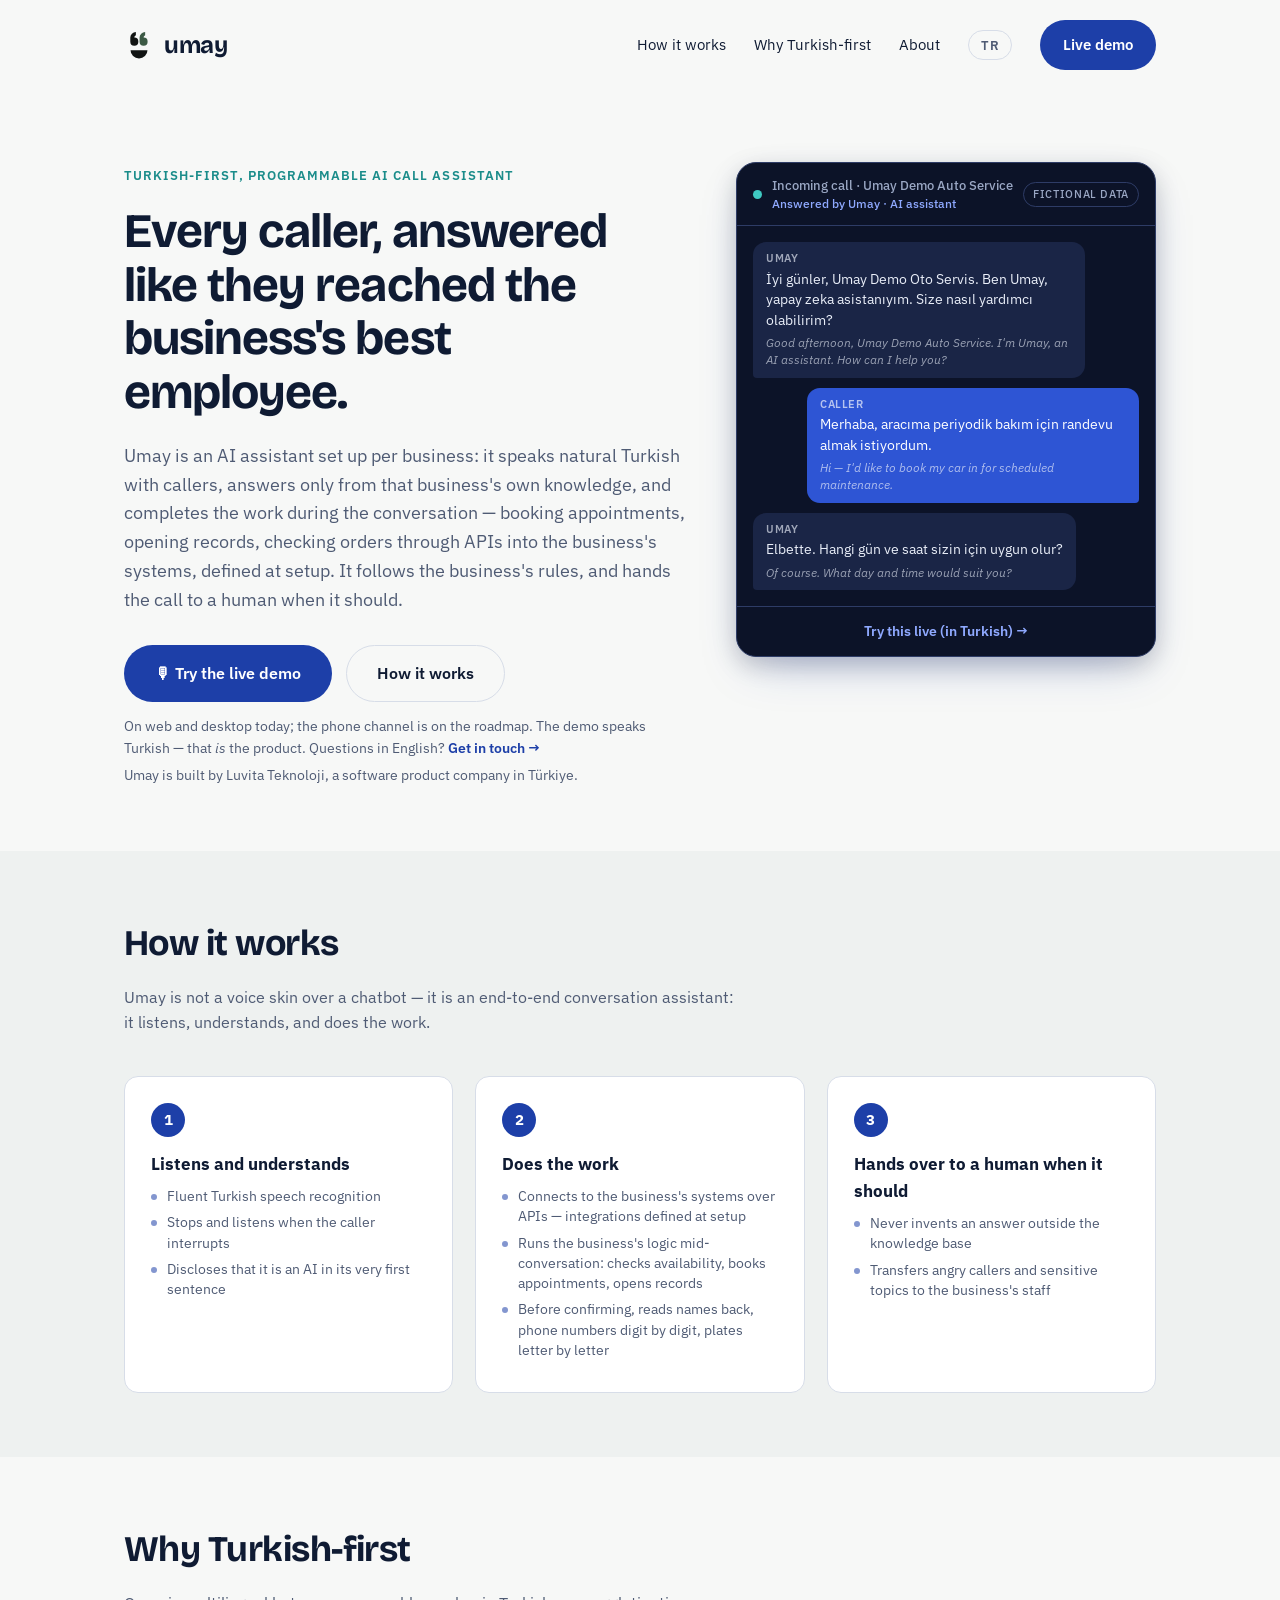
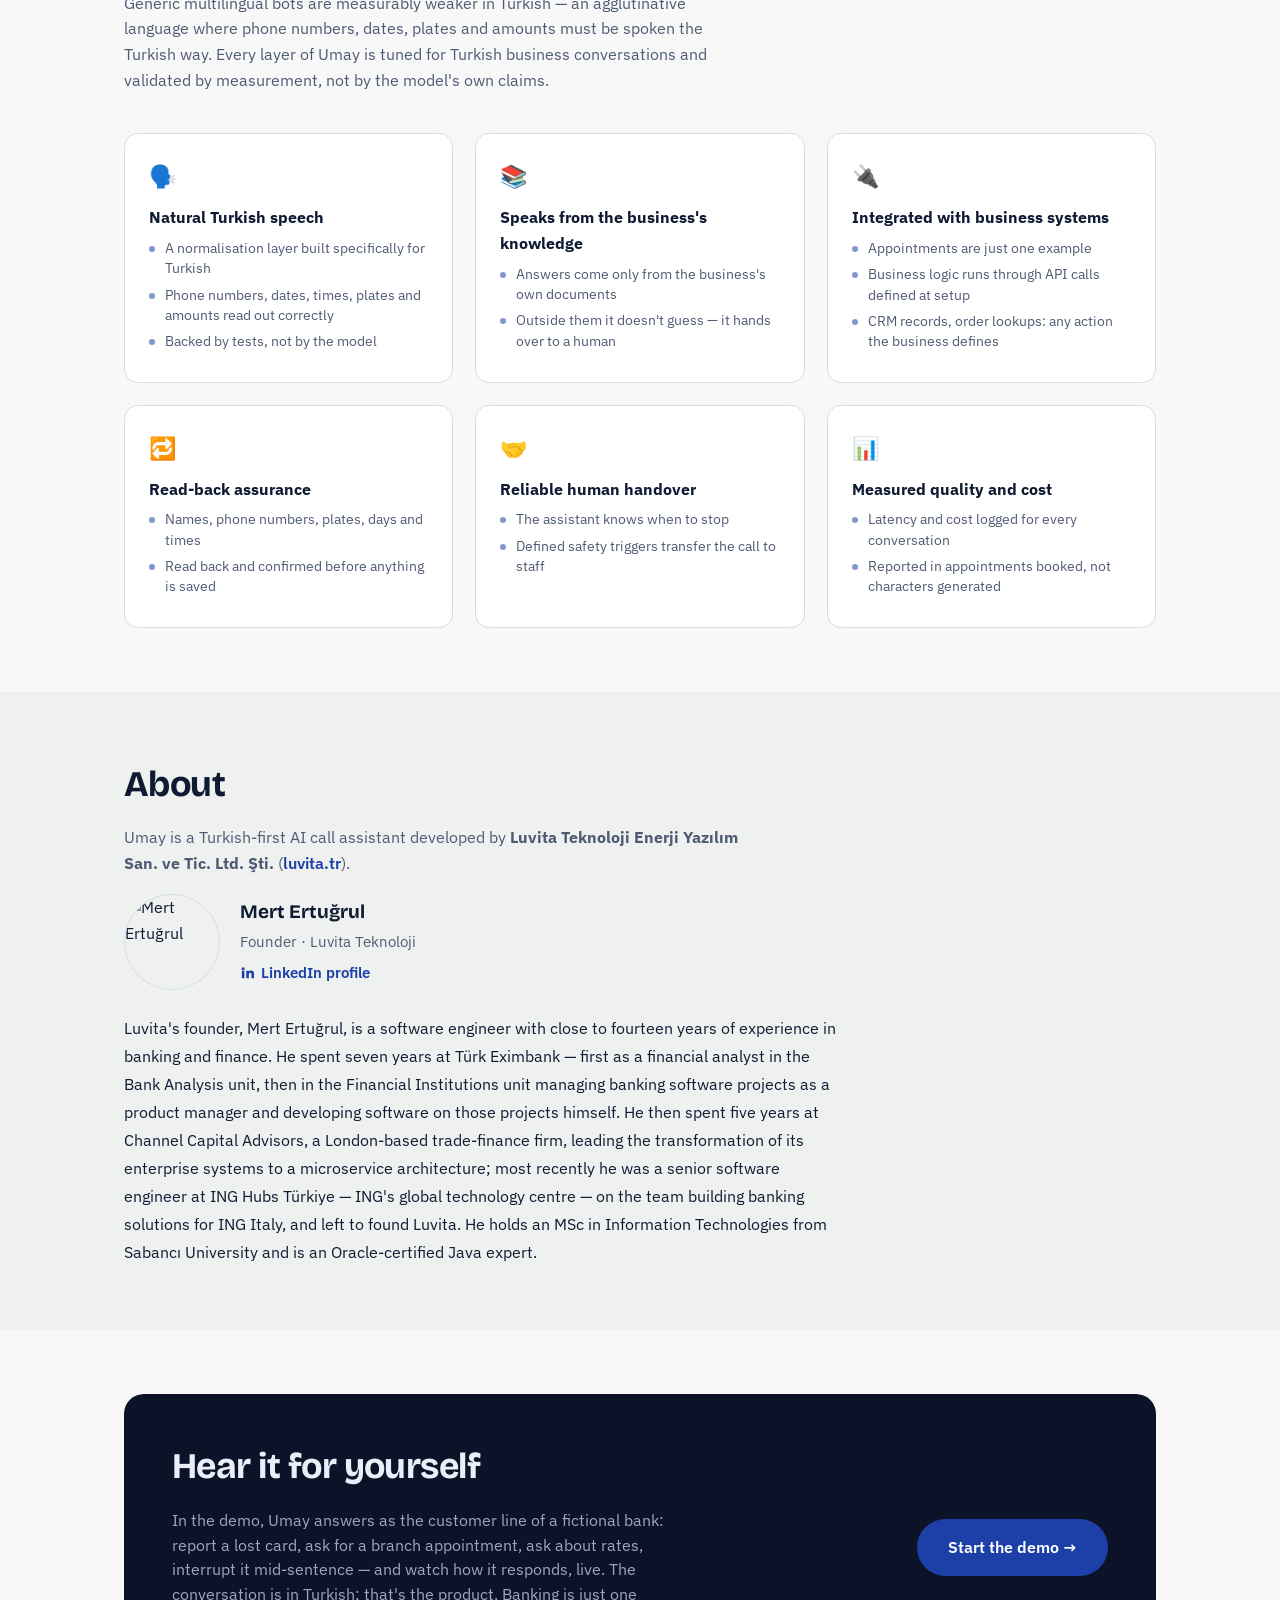
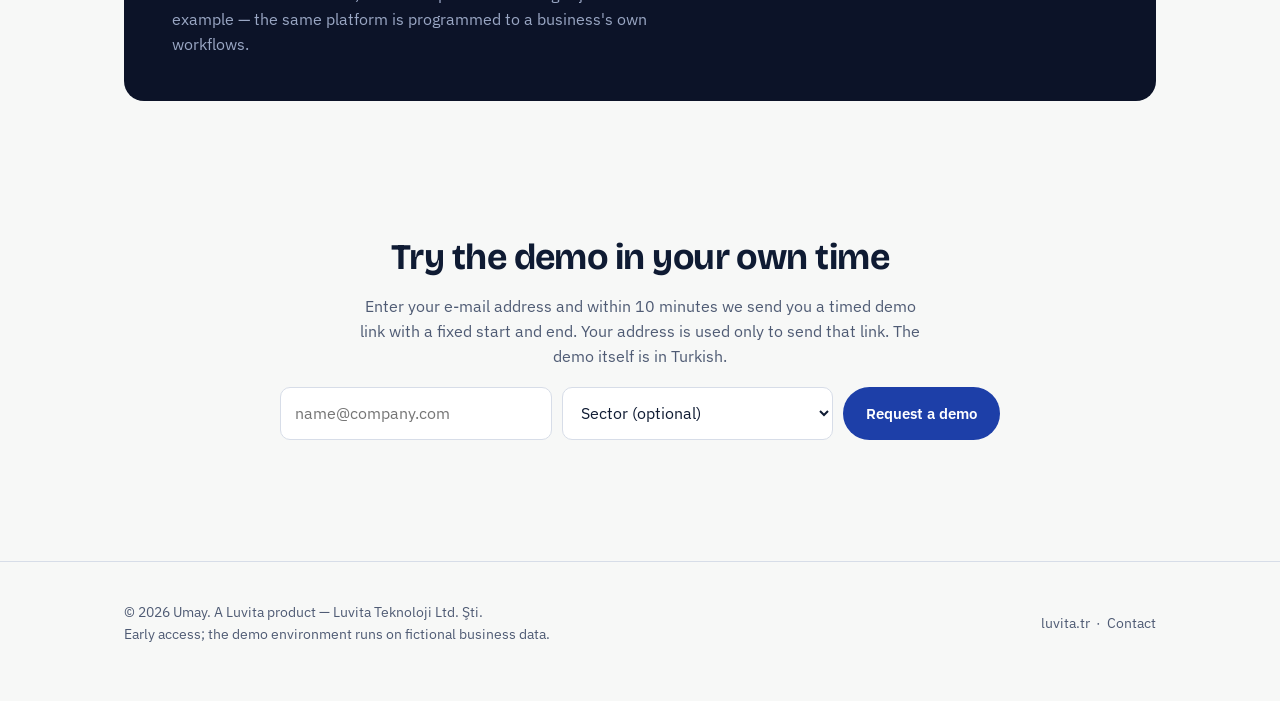
==== commit d25f23a3: "site: new Umay icon (Two voices) in the header and browser tab (#19) Co-authored-by: Mertugrul <1007" ====
--- a/en/index.html
+++ b/en/index.html
@@ -4,8 +4,8 @@
 <meta charset="utf-8">
 <meta name="viewport" content="width=device-width, initial-scale=1">
 <meta name="color-scheme" content="light dark">
-<meta name="theme-color" media="(prefers-color-scheme: light)" content="#FFFFFF">
-<meta name="theme-color" media="(prefers-color-scheme: dark)" content="#101312">
+<meta name="theme-color" media="(prefers-color-scheme: light)" content="#F7F8F7">
+<meta name="theme-color" media="(prefers-color-scheme: dark)" content="#0C1328">
 <title>Umay — Turkish-first programmable AI call assistant</title>
 <meta name="description" content="Umay is a programmable AI call assistant built Turkish-first: it answers a business's calls in natural Turkish, completes real work in the business's systems during the conversation, and hands over to a human when it should. Built by Luvita Teknoloji Ltd. Şti.">
 <meta property="og:title" content="Umay — Turkish-first programmable AI call assistant">
@@ -78,152 +78,314 @@
   ]
 }
 </script>
-<link rel="stylesheet" href="../fonts/fonts.css">
+<link rel="preconnect" href="https://fonts.googleapis.com">
+<link rel="preconnect" href="https://fonts.gstatic.com" crossorigin>
+<link href="https://fonts.googleapis.com/css2?family=Bricolage+Grotesque:opsz,wght@12..96,500..700&family=IBM+Plex+Sans:wght@400;500;600;700&display=swap" rel="stylesheet">
 <link rel="stylesheet" href="../umay.css">
 <link rel="icon" href="data:image/svg+xml,<svg xmlns='http://www.w3.org/2000/svg' viewBox='0 0 32 32'><style>.i{fill:%23111413}.a{fill:%233C5A45}@media (prefers-color-scheme:dark){.i{fill:%23ECEDE9}.a{fill:%239CC0A6}}</style><g transform='translate(1.6 -2.2) scale(0.9)'><g transform='rotate(180 16 14)'><path class='a' d='M2 9.5A6.5 6.5 0 0 1 15 9.5V16A9 9 0 0 1 6 25V20A4 4 0 0 0 8.5 16A6.5 6.5 0 0 1 2 9.5Z'/><path class='i' d='M17 9.5A6.5 6.5 0 0 1 30 9.5V16A9 9 0 0 1 21 25V20A4 4 0 0 0 23.5 16A6.5 6.5 0 0 1 17 9.5Z'/></g></g><path class='i' d='M6 23A10 8 0 0 0 26 23Z'/></svg>">
+<style>
+/* English-page-only additions: the call card keeps its authentic Turkish
+   transcript and carries an English gloss under each line. */
+.cb .gloss {
+  display: block;
+  margin-top: 4px;
+  font-size: 12px;
+  font-style: italic;
+  line-height: 1.45;
+  opacity: .62;
+}
+/* While the JS replay runs, each gloss appears only once its line has finished.
+   No JS / reduced motion => the card stays fully static, glosses included. */
+.call-card.replay .cb .gloss { display: none; }
+.call-card.replay .cb.glossed .gloss { display: block; }
+</style>
 <!-- Cloudflare Web Analytics: cookieless page-view counts for the metrics Sites view (cosmocrew-metrics#15). -->
 <script defer src="https://static.cloudflareinsights.com/beacon.min.js" data-cf-beacon='{"token": "52c85140c2cb4e539ad23cc22a27ac1d"}'></script>
 </head>
 <body>
-<a class="skip" href="#content">Skip to content</a>
-
-<header class="wrap top">
-  <a class="brand" href="#">
-    <svg width="34" height="34" viewBox="0 0 32 32" aria-hidden="true">
-      <!-- Umay icon "Two voices" (luvita-docs/brand/README.md): the accent eye is the right-hand one -->
-      <g transform="translate(5.4 0.2) scale(0.66)"><g transform="rotate(180 16 14)">
-        <path class="mark-accent" d="M2 9.5A6.5 6.5 0 0 1 15 9.5V16A9 9 0 0 1 6 25V20A4 4 0 0 0 8.5 16A6.5 6.5 0 0 1 2 9.5Z"/>
-        <path class="mark-ink" d="M17 9.5A6.5 6.5 0 0 1 30 9.5V16A9 9 0 0 1 21 25V20A4 4 0 0 0 23.5 16A6.5 6.5 0 0 1 17 9.5Z"/>
-      </g></g>
-      <path class="mark-ink" d="M7 21.5A9 9 0 0 0 25 21.5Z"/>
-    </svg>
-    <span class="brand-name">umay</span>
-  </a>
-  <nav class="nav" aria-label="Main menu">
-    <a href="#call">A call</a>
-    <a href="#service">Service</a>
-    <a href="../demo.html">Live demo</a>
-    <a href="../" lang="tr" hreflang="tr">Türkçe</a>
+
+<header class="wrap">
+  <nav class="nav">
+    <a class="brand" href="#">
+      <svg width="30" height="30" viewBox="0 0 32 32" aria-hidden="true">
+        <!-- Umay icon "Two voices" (luvita-docs/brand/README.md): the accent eye is the right-hand one -->
+        <g transform="translate(5.4 0.2) scale(0.66)"><g transform="rotate(180 16 14)">
+          <path class="mark-accent" d="M2 9.5A6.5 6.5 0 0 1 15 9.5V16A9 9 0 0 1 6 25V20A4 4 0 0 0 8.5 16A6.5 6.5 0 0 1 2 9.5Z"/>
+          <path class="mark-ink" d="M17 9.5A6.5 6.5 0 0 1 30 9.5V16A9 9 0 0 1 21 25V20A4 4 0 0 0 23.5 16A6.5 6.5 0 0 1 17 9.5Z"/>
+        </g></g>
+        <path class="mark-ink" d="M7 21.5A9 9 0 0 0 25 21.5Z"/>
+      </svg>
+      <span class="brand-name">umay</span>
+    </a>
+    <div class="nav-links">
+      <a class="nav-plain" href="#how">How it works</a>
+      <a class="nav-plain" href="#why">Why Turkish-first</a>
+      <a class="nav-plain" href="#about">About</a>
+      <a class="nav-lang" href="../" lang="tr" hreflang="tr" title="Türkçe">TR</a>
+      <a class="btn btn-primary" href="../demo.html">Live demo</a>
+    </div>
   </nav>
 </header>
 
-<main id="content">
-  <div class="wrap band">
-    <section class="hero">
-      <div class="hero-copy">
-        <h1>Give every caller an answer on the first call, at any hour.</h1>
-        <p class="state mono">In development · demo on request</p>
-        <p class="hero-text">Umay is an AI call assistant set up for your business. It listens to the caller, answers from your own information, and books the appointment or opens the record in the same call. It speaks natural Turkish.</p>
-        <div class="actions">
-          <a class="btn trial-link" href="mailto:contact@umayconnect.org?subject=Umay%20demo%20request&amp;body=Hello%2C%0A%0AI%20would%20like%20to%20try%20Umay.%0A%0ACompany%20%2F%20sector%3A%20%0AName%3A%20%0A">Ask for a demo</a>
-          <a href="#call">What happened in this call</a>
-        </div>
-      </div>
-
-      <!-- Sample call: the same fictional identity as demo.html (Ayşe Demir); only abilities the
-           demo shows (availability check, booking, read-back, confirmation). Turkish, with glosses. -->
-      <figure class="call" id="callCard" aria-label="Sample call, in Turkish with English glosses">
-        <div class="call-bar mono"><span>Incoming call · Umay Demo Car Service</span><span>test call · fictional data</span></div>
-        <div class="call-body">
-          <div class="cb bot"><span class="who">UMAY</span><span class="txt" lang="tr">İyi günler, Umay Demo Oto Servis. <span class="hl">Ben Umay, yapay zeka asistanıyım.</span></span><span class="gloss">Good afternoon, Umay Demo Car Service. I'm Umay, an AI assistant.</span></div>
-          <div class="cb user"><span class="who">CALLER</span><span class="txt" lang="tr">Perşembe öğleden sonra bakım randevusu alabilir miyim?</span><span class="gloss">Can I book a service for Thursday afternoon?</span></div>
-          <div class="cb bot"><span class="who">UMAY</span><span class="txt" lang="tr">Takvime bakıyorum… <span class="hl">Perşembe 14.00 uygun görünüyor.</span> Adınızı, telefonunuzu ve plakanızı alabilir miyim?</span><span class="gloss">Checking the calendar… Thursday 2 pm is free. May I have your name, phone number and plate?</span></div>
-          <div class="cb user"><span class="who">CALLER</span><span class="txt" lang="tr">Ayşe Demir. 0 555 246 80 13, plakam 00 ABC 123.</span><span class="gloss">Ayşe Demir. 0 555 246 80 13, plate 00 ABC 123.</span></div>
-          <div class="cb bot"><span class="who">UMAY</span><span class="txt" lang="tr">Teyit ediyorum: <span class="hl">sıfır, beş beş beş, iki dört altı, sekiz sıfır, on üç. Plaka: sıfır sıfır, A B C, yüz yirmi üç.</span> Onaylıyor musunuz?</span><span class="gloss">Let me confirm: zero, five five five… Plate: zero zero, A B C, one twenty-three. Is that right?</span></div>
-          <div class="cb user"><span class="who">CALLER</span><span class="txt" lang="tr">Evet, doğru.</span><span class="gloss">Yes, that's right.</span></div>
-          <div class="cb bot"><span class="who">UMAY</span><span class="txt" lang="tr"><span class="hl">Randevunuz oluşturuldu.</span> Perşembe 14.00'te bekliyoruz.</span><span class="gloss">Your appointment is booked. See you Thursday at 2 pm.</span></div>
-        </div>
-      </figure>
-    </section>
-  </div>
-
-  <div class="wrap band">
-    <section class="split" id="call" aria-labelledby="callH">
-      <div class="split-head">
-        <h2 id="callH">What happened in this call</h2>
-        <p class="lede">What Umay does on every call, shown in the words of the call above.</p>
-      </div>
-      <dl class="split-body claims">
-        <div><dt><span lang="tr">"Ben Umay, yapay zeka asistanıyım."</span><span class="gloss">"I'm Umay, an AI assistant."</span></dt><dd>It says it is an AI in its first sentence, and never denies it when asked.</dd></div>
-        <div><dt><span lang="tr">"Perşembe 14.00 uygun görünüyor."</span><span class="gloss">"Thursday 2 pm is free."</span></dt><dd>It checks your calendar and offers only times that are free.</dd></div>
-        <div><dt><span lang="tr">"sıfır, beş beş beş, iki dört altı…"</span><span class="gloss">"zero, five five five, two four six…"</span></dt><dd>It reads the name back, the phone number digit by digit and the plate letter by letter, and confirms before anything is saved.</dd></div>
-        <div><dt><span lang="tr">"Randevunuz oluşturuldu."</span><span class="gloss">"Your appointment is booked."</span></dt><dd>It finishes the job inside the call: the booking, record or lookup happens in your own system.</dd></div>
-        <div><dt class="none">Not in this call</dt><dd>When a question isn't covered by your information, it doesn't guess. It passes the call to your staff.</dd></div>
-      </dl>
-    </section>
-  </div>
-
-  <div class="wrap band-thin">
-    <section class="split" id="service" aria-labelledby="serviceH">
-      <div class="split-head"><h2 id="serviceH">We set it up and look after it</h2></div>
-      <div class="split-body prose">
-        <p class="big">We will set Umay up for your business. When something needs to change, you call us.</p>
-        <p>If Umay gets something wrong, we will find the cause and fix it, always free of charge. Changes to what Umay already handles will be part of your plan. A new department, language or system connection is priced separately, and you will know the price before we start.</p>
-      </div>
-    </section>
-  </div>
-
-  <div class="wrap band">
-    <section class="split slotreq" id="slotReq" data-base="../" hidden aria-labelledby="slotReqH">
-      <div class="split-head"><h2 id="slotReqH">Try the demo in your own time</h2></div>
-      <div class="split-body prose">
-        <p>Enter your e-mail address and within 10 minutes we send you a timed demo link with a fixed start and end. Your address is used only to send that link. The demo itself is in Turkish.</p>
+<main>
+  <section class="hero wrap">
+    <div class="hero-copy">
+      <span class="eyebrow">Turkish-first, programmable AI call assistant</span>
+      <h1>Every caller, answered like they reached the business's best employee.</h1>
+      <p class="lead">
+        Umay is an AI assistant set up per business: it speaks natural Turkish with
+        callers, answers only from that business's own knowledge, and completes the work
+        during the conversation — booking appointments, opening records, checking orders
+        through APIs into the business's systems, defined at setup. It follows the
+        business's rules, and hands the call to a human when it should.
+      </p>
+      <div class="hero-ctas">
+        <a class="btn btn-primary btn-lg" href="../demo.html">🎙 Try the live demo</a>
+        <a class="btn btn-ghost btn-lg" href="#how">How it works</a>
+      </div>
+      <p class="hero-note">On web and desktop today; the phone channel is on the roadmap.
+        The demo speaks Turkish — that <em>is</em> the product. Questions in English?
+        <a class="trial-link" href="mailto:contact@umayconnect.org?subject=Umay%20inquiry&body=Hello%2C%0A%0AI%27d%20like%20to%20learn%20more%20about%20Umay.%0A%0AName%3A%20%0ACompany%20%2F%20context%3A%20%0A">Get in touch&nbsp;→</a></p>
+      <p class="hero-note hero-maker">Umay is built by Luvita Teknoloji, a software product company in Türkiye.</p>
+    </div>
+
+    <!-- Sample call: same fictional identity as demo.html (Ayşe Demir); only capabilities
+         actually shown in the demo (availability check, booking, read-back, confirmation).
+         Transcript stays in Turkish — it's the product — with an English gloss per line. -->
+    <div class="call-card" id="callCard" aria-label="Sample call transcript (Turkish, with English translations)">
+      <div class="call-card-bar">
+        <span class="call-dot" aria-hidden="true"></span>
+        <span class="call-title">Incoming call · Umay Demo Auto Service<span class="call-sub">Answered by Umay · AI assistant</span></span>
+        <span class="call-chip">fictional data</span>
+      </div>
+      <div class="call-body">
+        <div class="cb bot"><span class="who">Umay</span><span class="txt">İyi günler, Umay Demo Oto Servis. Ben Umay, yapay zeka asistanıyım. Size nasıl yardımcı olabilirim?</span><span class="gloss">Good afternoon, Umay Demo Auto Service. I'm Umay, an AI assistant. How can I help you?</span></div>
+        <div class="cb user"><span class="who">Caller</span><span class="txt">Merhaba, aracıma periyodik bakım için randevu almak istiyordum.</span><span class="gloss">Hi — I'd like to book my car in for scheduled maintenance.</span></div>
+        <div class="cb bot"><span class="who">Umay</span><span class="txt">Elbette. Hangi gün ve saat sizin için uygun olur?</span><span class="gloss">Of course. What day and time would suit you?</span></div>
+        <div class="cb user"><span class="who">Caller</span><span class="txt">Perşembe öğleden sonra olabilir mi?</span><span class="gloss">Could it be Thursday afternoon?</span></div>
+        <div class="cb bot"><span class="who">Umay</span><span class="txt">Takvime bakıyorum… Perşembe 14.00 uygun görünüyor. Adınızı, telefonunuzu ve plakanızı alabilir miyim?</span><span class="gloss">Checking the calendar… Thursday 2:00 pm looks free. May I take your name, phone number and licence plate?</span></div>
+        <div class="cb user"><span class="who">Caller</span><span class="txt">Ayşe Demir. Telefonum 0 555 246 80 13, plakam 00 ABC 123.</span><span class="gloss">Ayşe Demir. My phone is 0 555 246 80 13, my plate is 00 ABC 123.</span></div>
+        <div class="cb bot"><span class="who">Umay</span><span class="txt">Teyit ediyorum: Ayşe Demir. Telefon: sıfır, beş beş beş, iki dört altı, sekiz sıfır, on üç. Plaka: sıfır sıfır, A B C, yüz yirmi üç. Perşembe saat 14.00, periyodik bakım. Onaylıyor musunuz?</span><span class="gloss">Confirming: Ayşe Demir. Phone: zero, five five five, two four six, eight zero, thirteen. Plate: zero zero, A B C, one twenty-three. Thursday at 2:00 pm, scheduled maintenance. Do you confirm?</span></div>
+        <div class="cb user"><span class="who">Caller</span><span class="txt">Evet, doğru.</span><span class="gloss">Yes, that's right.</span></div>
+        <div class="cb bot"><span class="who">Umay</span><span class="txt">Randevunuz oluşturuldu. Perşembe 14.00'te bekliyoruz, iyi günler dilerim.</span><span class="gloss">Your appointment is booked. See you Thursday at 2:00 pm — have a good day.</span></div>
+        <div class="call-result">✓ Appointment booked — confirmed with a read-back</div>
+      </div>
+      <a class="call-card-cta" href="../demo.html">Try this live (in Turkish) →</a>
+    </div>
+  </section>
+
+  <section class="section-alt" id="how">
+    <div class="wrap">
+      <h2>How it works</h2>
+      <p class="section-sub">Umay is not a voice skin over a chatbot — it is an end-to-end conversation assistant: it listens, understands, and does the work.</p>
+      <div class="steps">
+        <div class="step">
+          <div class="step-num">1</div>
+          <h3>Listens and understands</h3>
+          <ul>
+            <li>Fluent Turkish speech recognition</li>
+            <li>Stops and listens when the caller interrupts</li>
+            <li>Discloses that it is an AI in its very first sentence</li>
+          </ul>
+        </div>
+        <div class="step">
+          <div class="step-num">2</div>
+          <h3>Does the work</h3>
+          <ul>
+            <li>Connects to the business's systems over APIs — integrations defined at setup</li>
+            <li>Runs the business's logic mid-conversation: checks availability, books appointments, opens records</li>
+            <li>Before confirming, reads names back, phone numbers digit by digit, plates letter by letter</li>
+          </ul>
+        </div>
+        <div class="step">
+          <div class="step-num">3</div>
+          <h3>Hands over to a human when it should</h3>
+          <ul>
+            <li>Never invents an answer outside the knowledge base</li>
+            <li>Transfers angry callers and sensitive topics to the business's staff</li>
+          </ul>
+        </div>
+      </div>
+    </div>
+  </section>
+
+  <section id="why">
+    <div class="wrap">
+      <h2>Why Turkish-first</h2>
+      <p class="section-sub">Generic multilingual bots are measurably weaker in Turkish — an agglutinative language where phone numbers, dates, plates and amounts must be spoken the Turkish way. Every layer of Umay is tuned for Turkish business conversations and validated by measurement, not by the model's own claims.</p>
+      <div class="features">
+        <div class="feature">
+          <span class="icon">🗣️</span>
+          <h3>Natural Turkish speech</h3>
+          <ul>
+            <li>A normalisation layer built specifically for Turkish</li>
+            <li>Phone numbers, dates, times, plates and amounts read out correctly</li>
+            <li>Backed by tests, not by the model</li>
+          </ul>
+        </div>
+        <div class="feature">
+          <span class="icon">📚</span>
+          <h3>Speaks from the business's knowledge</h3>
+          <ul>
+            <li>Answers come only from the business's own documents</li>
+            <li>Outside them it doesn't guess — it hands over to a human</li>
+          </ul>
+        </div>
+        <div class="feature">
+          <span class="icon">🔌</span>
+          <h3>Integrated with business systems</h3>
+          <ul>
+            <li>Appointments are just one example</li>
+            <li>Business logic runs through API calls defined at setup</li>
+            <li>CRM records, order lookups: any action the business defines</li>
+          </ul>
+        </div>
+        <div class="feature">
+          <span class="icon">🔁</span>
+          <h3>Read-back assurance</h3>
+          <ul>
+            <li>Names, phone numbers, plates, days and times</li>
+            <li>Read back and confirmed before anything is saved</li>
+          </ul>
+        </div>
+        <div class="feature">
+          <span class="icon">🤝</span>
+          <h3>Reliable human handover</h3>
+          <ul>
+            <li>The assistant knows when to stop</li>
+            <li>Defined safety triggers transfer the call to staff</li>
+          </ul>
+        </div>
+        <div class="feature">
+          <span class="icon">📊</span>
+          <h3>Measured quality and cost</h3>
+          <ul>
+            <li>Latency and cost logged for every conversation</li>
+            <li>Reported in appointments booked, not characters generated</li>
+          </ul>
+        </div>
+      </div>
+    </div>
+  </section>
+
+  <section class="section-alt" id="about">
+    <div class="wrap">
+      <h2>About</h2>
+      <p class="section-sub">Umay is a Turkish-first AI call assistant developed by <b>Luvita
+      Teknoloji Enerji Yazılım San. ve Tic. Ltd. Şti.</b>
+      (<a class="inline-link" href="https://luvita.tr">luvita.tr</a>).</p>
+      <div class="founder">
+        <img class="founder-photo" src="../mert-ertugrul.jpg" width="96" height="96"
+             alt="Mert Ertuğrul" loading="lazy">
         <div>
-          <form id="slotForm">
-            <label class="f-mail">E-mail<input type="email" id="slotEmail" required autocomplete="email" placeholder="name@company.com"></label>
-            <label class="f-sector">Sector (optional)<select id="slotSector">
-              <option value="">Choose</option>
-              <option value="banka">Banking</option>
-              <option value="enerji">Energy</option>
-              <option value="oto-servis">Automotive</option>
-              <option value="saglik">Healthcare</option>
-              <option value="egitim">Education</option>
-              <option value="kamu">Public sector</option>
-            </select></label>
-            <button type="submit" id="slotBtn" class="btn">Request a demo</button>
-          </form>
-          <div class="msg" id="slotMsg" role="status"></div>
-        </div>
-      </div>
-    </section>
-  </div>
+          <div class="founder-name">Mert Ertuğrul</div>
+          <div class="founder-role">Founder · Luvita Teknoloji</div>
+          <a class="founder-linkedin" href="https://www.linkedin.com/in/merty-ertugrul/"
+             rel="noopener" target="_blank"><svg viewBox="0 0 24 24" aria-hidden="true"><path d="M4.98 3.5a2.5 2.5 0 1 1 0 5 2.5 2.5 0 0 1 0-5zM3 9h4v12H3zM10 9h3.8v1.64h.05c.53-.95 1.83-1.95 3.77-1.95 4.03 0 4.78 2.5 4.78 5.76V21h-4v-5.66c0-1.35-.03-3.09-1.96-3.09-1.96 0-2.26 1.47-2.26 2.99V21h-4z"/></svg> LinkedIn profile</a>
+        </div>
+      </div>
+      <p class="about-text">Luvita's founder, Mert Ertuğrul, is a software engineer with close to
+      fourteen years of experience in banking and finance. He spent seven years at Türk
+      Eximbank — first as a financial analyst in the Bank Analysis unit, then in the
+      Financial Institutions unit managing banking software projects as a product manager
+      and developing software on those projects himself. He then spent five years at
+      Channel Capital Advisors, a London-based trade-finance firm, leading the
+      transformation of its enterprise systems to a microservice architecture; most
+      recently he was a senior software engineer at ING Hubs Türkiye — ING's global
+      technology centre — on the team building banking solutions for ING Italy, and left
+      to found Luvita. He holds an MSc in Information Technologies from Sabancı University
+      and is an Oracle-certified Java expert.</p>
+    </div>
+  </section>
+
+  <section>
+    <div class="wrap">
+      <div class="demo-card">
+        <div>
+          <h2>Hear it for yourself</h2>
+          <p>In the demo, Umay answers as the customer line of a fictional bank: report a
+          lost card, ask for a branch appointment, ask about rates, interrupt it
+          mid-sentence — and watch how it responds, live. The conversation is in Turkish;
+          that's the product. Banking is just one example — the same platform is
+          programmed to a business's own workflows.</p>
+        </div>
+        <a class="btn btn-primary btn-lg" href="../demo.html">Start the demo →</a>
+      </div>
+    </div>
+  </section>
+
+  <section class="slotreq" id="slotReq" data-base="../" hidden aria-labelledby="slotReqH">
+    <div class="wrap">
+      <h2 id="slotReqH">Try the demo in your own time</h2>
+      <p>Enter your e-mail address and within 10 minutes we send you a timed demo link with
+        a fixed start and end. Your address is used only to send that link. The demo itself is in Turkish.</p>
+      <form id="slotForm">
+        <input type="email" id="slotEmail" required autocomplete="email" placeholder="name@company.com" aria-label="E-mail address">
+        <select id="slotSector" aria-label="Sector (optional)">
+          <option value="">Sector (optional)</option>
+          <option value="banka">Banking</option>
+          <option value="enerji">Energy</option>
+          <option value="oto-servis">Automotive</option>
+          <option value="saglik">Healthcare</option>
+          <option value="egitim">Education</option>
+          <option value="kamu">Public sector</option>
+        </select>
+        <button type="submit" id="slotBtn" class="btn btn-primary">Request a demo</button>
+      </form>
+      <div class="msg" id="slotMsg" role="status"></div>
+    </div>
+  </section>
 </main>
 
 <footer>
-  <div class="foot">
+  <div class="wrap foot">
     <span>© 2026 Umay. A Luvita product — <a href="https://luvita.tr/">Luvita Teknoloji Ltd. Şti.</a><br>
-    The demo runs on fictional business data.</span>
-    <span class="foot-links"><a href="mailto:contact@umayconnect.org">contact@umayconnect.org</a><a href="https://luvita.tr/">luvita.tr</a></span>
+    Early access; the demo environment runs on fictional business data.</span>
+    <span><a href="https://luvita.tr">luvita.tr</a>
+    &nbsp;·&nbsp; <a href="mailto:contact@umayconnect.org">Contact</a></span>
   </div>
 </footer>
 
 <script defer src="../slotreq.js"></script>
 <script>
-// Sample-call replay: progressive enhancement over the static transcript (same as the TR page).
-// No JS or prefers-reduced-motion => the full transcript stays visible as-is.
+// Hero call-card replay: progressive enhancement over the static transcript.
+// No JS or prefers-reduced-motion => the full transcript (with glosses) stays as-is.
+// Same as the Turkish page's script, plus: glosses hide while replaying and each
+// line's gloss is revealed ("glossed") once that line finishes.
 (function () {
   if (window.matchMedia('(prefers-reduced-motion: reduce)').matches) return;
   var card = document.getElementById('callCard');
-  if (!card || !('IntersectionObserver' in window)) return;
-  var items = Array.prototype.slice.call(card.querySelectorAll('.cb'));
-  var SHOWN = 2; // the AI disclosure and the caller's first line are never hidden
-  if (items.length <= SHOWN) return;
+  if (!card) return;
+  var body = card.querySelector('.call-body');
+  var items = Array.prototype.slice.call(card.querySelectorAll('.cb, .call-result'));
+  // The greeting (it says Umay is an AI) and the caller's first line are never hidden.
+  var SHOWN = 2;
+  card.classList.add('replay');
   items.slice(SHOWN).forEach(function (el) { el.classList.add('pending'); });
+  if (!items.length || items.length <= SHOWN) return;
+  items.slice(0, SHOWN).forEach(function (el) { el.classList.add('glossed'); });
+
+  // Fixed-height panel at every width: follow the newest line (the AI disclosure sits in the bar).
+  function scrollBottom() { body.scrollTop = body.scrollHeight; }
 
   function typeBot(el, done) {
     var txt = el.querySelector('.txt');
-    var html = txt.innerHTML, full = txt.textContent;
+    var full = txt.textContent;
     txt.textContent = '';
     el.classList.remove('pending');
     el.classList.add('typing');
+    // Time-based, not tick-based: browsers throttle timers in background tabs,
+    // and elapsed-time progress lets the transcript catch up instead of crawling.
     var start = performance.now();
     var t = setInterval(function () {
       var n = Math.min(full.length, Math.floor((performance.now() - start) / 28));
       txt.textContent = full.slice(0, n);
+      scrollBottom();
       if (n >= full.length) {
         clearInterval(t);
-        txt.innerHTML = html;
         el.classList.remove('typing');
+        el.classList.add('glossed');
+        scrollBottom();
         done();
       }
     }, 28);
@@ -232,20 +394,37 @@
   function showUser(el, done) {
     el.classList.remove('pending');
     el.classList.add('dots');
-    setTimeout(function () { el.classList.remove('dots'); done(); }, 500);
+    scrollBottom();
+    setTimeout(function () {
+      el.classList.remove('dots');
+      el.classList.add('glossed');
+      scrollBottom();
+      done();
+    }, 500);
   }
 
   function step(idx) {
-    if (idx >= items.length) return;
+    if (idx >= items.length) return; // plays once; no timers left running
     var el = items[idx];
     var next = function () { setTimeout(function () { step(idx + 1); }, 800); };
-    if (el.classList.contains('bot')) typeBot(el, next); else showUser(el, next);
+    if (el.classList.contains('call-result')) {
+      el.classList.remove('pending');
+      scrollBottom();
+      step(idx + 1);
+    } else if (el.classList.contains('bot')) {
+      typeBot(el, next);
+    } else {
+      showUser(el, next);
+    }
   }
 
+  var started = false;
   var io = new IntersectionObserver(function (entries) {
+    if (started) return;
     if (entries.some(function (e) { return e.isIntersecting; })) {
+      started = true;
       io.disconnect();
-      step(SHOWN);
+      setTimeout(function () { step(SHOWN); }, 0);
     }
   }, { threshold: 0.15 });
   io.observe(card);
--- a/umay.css
+++ b/umay.css
@@ -1,170 +1,337 @@
-/* Umay site: landing pages (/ and /en/). demo.html and call.html carry their own styles.
-   Design brief: site/DESIGN.md. Colours are Luvita's ink and moss (luvita-docs/brand/README.md,
-   founder decision 2026-11-17), the same values as luvita.tr's round 2 tokens.
-
-   Measured contrast (WCAG 2.x), on background / on well:
-     light  ink 18.5 / 16.9   soft 13.1 / 12.0   muted 7.7 / 7.0   moss 7.7 / 7.0
-     dark   ink 15.9 / 14.6   soft 11.7 / 10.8   muted 7.2 / 6.7   moss 9.4 / 8.6
-   Button text: white on moss 7.7 (light); #101312 on light moss 9.4 (dark). */
+/* Umay — site + demo shared styles */
 
 :root {
-  --bg: #FFFFFF;
-  --well: #F3F5F3;      /* the caller's lines, quiet surfaces */
+  /* İznik palette (#193): cobalt and turquoise on tile white, a spot of bole red.
+     Light values here; the dark set follows the visitor's setting below. */
+  --bg: #F7F8F7;
+  --bg-2: #EEF1F0;
+  --ink: #0F1B33;
+  --muted: #4F5B74;
+  --line: #D7DDE8;
+  --accent: #1D3FA8;      /* cobalt */
+  --accent-deep: #15308A;
+  --accent-link: #1D3FA8; /* links and small cobalt text; lighter in dark */
+  --second: #1A8C8A;      /* turquoise: labels and large text only */
+  --spot: #B3202C;        /* bole red: one mark at a time, never a button */
+  --on-accent: #FFFFFF;
   --card: #FFFFFF;
-  --ink: #111413;
-  --soft: #2B3230;
-  --muted: #4D5552;
-  --rule: #CFD4D1;
-  --moss: #3C5A45;      /* the accent: headings, buttons, underlines, Umay's label */
-  --moss-deep: #2E4636;
-  --on-moss: #FFFFFF;
-  --err: #A3262F;
-  --font: "Bricolage Grotesque", ui-sans-serif, system-ui, -apple-system, "Segoe UI", sans-serif;
-  --mono: "IBM Plex Mono", ui-monospace, "SF Mono", Menlo, Consolas, monospace;
+  --radius: 14px;
+  --font-display: "Bricolage Grotesque", "Helvetica Neue", Arial, sans-serif;
+  --font-ui: "IBM Plex Sans", -apple-system, BlinkMacSystemFont, "Segoe UI", sans-serif;
   color-scheme: light;
 }
 @media (prefers-color-scheme: dark) {
   :root {
-    --bg: #101312;
-    --well: #1F2522;
-    --card: #151917;
-    --ink: #ECEDE9;
-    --soft: #C9CEC9;
-    --muted: #9BA39F;
-    --rule: #2A302D;
-    --moss: #9CC0A6;
-    --moss-deep: #B9D6C1;
-    --on-moss: #101312;
-    --err: #F0A3A8;
+    --bg: #0C1328;
+    --bg-2: #111A33;
+    --ink: #E9EEF8;
+    --muted: #9AA7C4;
+    --line: #243052;
+    --accent: #2E55D4;
+    --accent-deep: #4568E0;
+    --accent-link: #8FA9FF;
+    --second: #3FC9C2;
+    --spot: #F0646E;
+    --on-accent: #FFFFFF;
+    --card: #121B36;
     color-scheme: dark;
   }
 }
 
-* { box-sizing: border-box; }
+* { box-sizing: border-box; margin: 0; padding: 0; }
+
 html { scroll-behavior: smooth; }
-@media (prefers-reduced-motion: reduce) { html { scroll-behavior: auto; } }
+
 body {
-  margin: 0; background: var(--bg); color: var(--ink);
-  font-family: var(--font); font-size: 18px; line-height: 1.6;
+  font-family: var(--font-ui);
+  color: var(--ink);
+  background: var(--bg);
+  line-height: 1.6;
   -webkit-font-smoothing: antialiased;
 }
-h1, h2, p, dl, dd, figure { margin: 0; }
-a { color: var(--ink); text-decoration-color: var(--moss); text-decoration-thickness: 2px; text-underline-offset: 4px; }
-a:hover { color: var(--moss); }
-a:focus-visible, button:focus-visible, input:focus-visible, select:focus-visible {
-  outline: 2px solid var(--moss); outline-offset: 3px;
-}
-
-.wrap { max-width: 1200px; margin: 0 auto; padding: 0 32px; }
-.mono { font-family: var(--mono); font-weight: 400; }
-
-/* ---- header ---- */
-.top { display: flex; flex-wrap: wrap; align-items: center; justify-content: space-between; gap: 8px 16px; padding: 22px 0 18px; }
-.brand { display: inline-flex; align-items: center; gap: 12px; text-decoration: none; color: var(--ink); }
+
+a { color: inherit; text-decoration: none; }
+
+.wrap { max-width: 1080px; margin: 0 auto; padding: 0 24px; }
+
+/* ---- nav ---- */
+.nav {
+  display: flex; align-items: center; justify-content: space-between;
+  padding: 20px 0;
+}
+.nav-links { display: flex; align-items: center; gap: 28px; font-size: 15px; }
+.nav-links a:not(.btn):hover { color: var(--accent-link); }
+
+/* language switcher — unlike .nav-plain it stays visible on mobile */
+.nav-lang {
+  font-size: 12.5px; font-weight: 600; letter-spacing: .04em;
+  border: 1px solid var(--line); border-radius: 999px; padding: 4px 12px;
+  color: var(--muted);
+}
+.nav-lang:hover { border-color: var(--accent); }
+
+.brand { display: inline-flex; align-items: center; gap: 10px; }
 .brand svg { display: block; }
-/* Umay icon "Two voices": the moss eye is the right-hand one (luvita-docs/brand/README.md) */
-.brand .mark-ink { fill: var(--ink); }
-.brand .mark-accent { fill: var(--moss); }
-.brand-name { font-size: 28px; font-weight: 700; letter-spacing: -0.02em; line-height: 1; }
-.nav { display: flex; flex-wrap: wrap; gap: 0 26px; font-size: 15px; }
-.nav a { text-decoration: none; padding: 12px 0; display: inline-block; }
+/* Umay icon "Two voices": Luvita's ink and moss (luvita-docs/brand/README.md), not the site palette */
+.brand .mark-ink { fill: #111413; }
+.brand .mark-accent { fill: #3C5A45; }
+@media (prefers-color-scheme: dark) {
+  .brand .mark-ink { fill: #ECEDE9; }
+  .brand .mark-accent { fill: #9CC0A6; }
+}
+.brand-name {
+  font-family: var(--font-display);
+  font-weight: 700; font-size: 24px; letter-spacing: -0.02em;
+}
+
+/* ---- buttons ---- */
+.btn {
+  display: inline-flex; align-items: center; justify-content: center; gap: 8px;
+  padding: 12px 22px; border-radius: 999px; border: 1px solid transparent;
+  font-family: var(--font-ui); font-size: 15px; font-weight: 600;
+  cursor: pointer; transition: all .15s ease;
+}
+.btn-primary { background: var(--accent); color: var(--on-accent); }
+.btn-primary:hover { background: var(--accent-deep); }
+.btn-ghost { border-color: var(--line); color: var(--ink); background: transparent; }
+.btn-ghost:hover { border-color: var(--ink); }
+.btn-lg { padding: 15px 30px; font-size: 16px; }
+
+/* Call-card tokens — values mirrored from demo.html's inline <style>; keep in sync by hand.
+   The card stays dark in both themes, like a phone's call screen. */
+:root {
+  --panel-bg: #0C1328;
+  --panel-2: #1A2546;
+  --panel-line: #2E3C66;
+  --panel-text: #E9EEF8;
+  --panel-muted: #9AA7C4;
+  --panel-accent: #2E55D4;
+  --panel-accent-soft: #8FA9FF;
+  --panel-green: #3FC9C2;
+}
+@media (prefers-color-scheme: dark) {
+  :root { --panel-bg: #16213F; --panel-2: #223058; }
+}
+
+/* ---- hero ---- */
+.hero {
+  padding-block: 72px 64px;
+  display: grid;
+  grid-template-columns: minmax(0, 1fr) 420px;
+  gap: 48px;
+  align-items: start;
+}
+.hero h1 { font-size: clamp(32px, 4.2vw, 48px); }
+.trial-link, .inline-link { color: var(--accent-link); font-weight: 600; }
+.trial-link:hover, .inline-link:hover { color: var(--accent-deep); text-decoration: underline; }
+
+/* ---- hero call card ---- */
+.call-card {
+  display: flex; flex-direction: column;
+  background: var(--panel-bg);
+  border: 1px solid var(--panel-line);
+  border-radius: 20px;
+  overflow: hidden;
+  box-shadow: 0 18px 50px -18px rgba(29, 63, 168, .35), 0 8px 24px rgba(0, 0, 0, .18);
+}
+.call-card-bar {
+  display: flex; align-items: center; gap: 10px;
+  padding: 14px 16px;
+  border-bottom: 1px solid var(--panel-line);
+  color: var(--panel-muted); font-size: 12.5px; font-weight: 500;
+}
+.call-dot {
+  width: 9px; height: 9px; border-radius: 50%; flex-shrink: 0;
+  background: var(--panel-green);
+}
+.call-chip {
+  margin-left: auto;
+  font-size: 10.5px; text-transform: uppercase; letter-spacing: .06em;
+  border: 1px solid var(--panel-line); border-radius: 999px;
+  padding: 3px 9px; color: var(--panel-muted);
+  white-space: nowrap; flex-shrink: 0;
+}
+/* Wraps rather than truncates: on a phone the bar is ~155 px and the disclosure must stay whole. */
+.call-title { min-width: 0; line-height: 1.35; }
+/* The AI disclosure lives in the bar, so it stays in view while the transcript scrolls like a real chat. */
+.call-sub {
+  display: block; margin-top: 2px; font-size: 11.5px; color: var(--panel-accent-soft);
+}
+.call-body {
+  display: flex; flex-direction: column; gap: 10px;
+  height: 380px; overflow-y: auto;
+  padding: 16px;
+}
+.cb {
+  max-width: 86%;
+  padding: 9px 13px;
+  border-radius: 13px;
+  font-size: 13.5px; line-height: 1.5;
+}
+.cb .who {
+  display: block;
+  font-size: 10.5px; font-weight: 600; letter-spacing: .05em; text-transform: uppercase;
+  opacity: .65; margin-bottom: 2px;
+}
+.cb.bot {
+  align-self: flex-start;
+  background: var(--panel-2); color: var(--panel-text);
+  border-bottom-left-radius: 4px;
+}
+.cb.user {
+  align-self: flex-end;
+  background: var(--panel-accent); color: var(--on-accent);
+  border-bottom-right-radius: 4px;
+}
+.call-result {
+  align-self: center; margin-top: 6px;
+  background: rgba(63, 201, 194, .14); color: var(--panel-green);
+  border: 1px solid rgba(63, 201, 194, .4); border-radius: 999px;
+  padding: 8px 16px; font-size: 13px; font-weight: 600;
+}
+.call-card-cta {
+  display: block; text-align: center;
+  padding: 13px;
+  border-top: 1px solid var(--panel-line);
+  color: var(--panel-accent-soft); font-size: 14px; font-weight: 600;
+}
+.call-card-cta:hover { color: var(--panel-text); background: rgba(46, 85, 212, .18); }
+
+/* JS-managed replay states (script bails out under reduced motion, so these stay inert) */
+.cb.pending, .call-result.pending { display: none; }
+.cb.dots .txt { display: none; }
+.cb.dots::after { content: "· · ·"; letter-spacing: 2px; opacity: .7; }
+@media (prefers-reduced-motion: no-preference) {
+  .call-dot { animation: call-pulse 2s ease-in-out infinite; }
+  .cb.typing .txt::after {
+    content: ""; display: inline-block;
+    width: 2px; height: 1em; margin-left: 2px; vertical-align: text-bottom;
+    background: currentColor;
+    animation: caret-blink 1s steps(1) infinite;
+  }
+  .cb.dots::after { animation: call-pulse 1s ease-in-out infinite; }
+}
+@keyframes call-pulse { 0%, 100% { opacity: 1; } 50% { opacity: .35; } }
+@keyframes caret-blink { 0%, 100% { opacity: 1; } 50% { opacity: 0; } }
+.eyebrow {
+  display: inline-block; font-size: 13px; font-weight: 600; letter-spacing: .08em;
+  text-transform: uppercase; color: var(--second); margin-bottom: 18px;
+}
+h1 {
+  font-family: var(--font-display); font-weight: 700;
+  font-size: clamp(34px, 5.4vw, 58px); line-height: 1.12; letter-spacing: -0.02em;
+  max-width: 17ch;
+}
+.hero p.lead {
+  margin: 22px 0 30px; font-size: 18px; color: var(--muted); max-width: 58ch;
+}
+.hero-ctas { display: flex; gap: 14px; flex-wrap: wrap; align-items: center; }
+.hero-note { margin-top: 14px; font-size: 13.5px; color: var(--muted); }
 
 /* ---- sections ---- */
-.band { border-top: 2px solid var(--ink); }
-.band-thin { border-top: 1px solid var(--rule); }
-.split { display: flex; flex-wrap: wrap; gap: 24px 64px; padding: 72px 0; }
-.split-head { flex: 0 1 300px; min-width: 0; display: flex; flex-direction: column; gap: 14px; }
-.split-body { flex: 999 1 560px; min-width: 0; }
-h2 { font-size: 38px; line-height: 1.05; font-weight: 700; letter-spacing: -0.025em; color: var(--moss); }
-.lede { color: var(--soft); }
-
-/* ---- hero ---- */
-.hero { display: flex; flex-wrap: wrap; align-items: center; gap: 48px 64px; padding: 48px 0 88px; }
-.hero-copy { flex: 1 1 440px; min-width: 0; display: flex; flex-direction: column; gap: 24px; }
-h1 { font-size: clamp(38px, 5.2vw, 58px); line-height: 1.0; font-weight: 700; letter-spacing: -0.035em; color: var(--moss); }
-.state { font-size: 13px; color: var(--muted); }
-.hero-text { max-width: 500px; font-size: 19px; color: var(--soft); }
-.actions { display: flex; flex-wrap: wrap; align-items: center; gap: 12px 28px; }
-.actions a:not(.btn) { font-weight: 600; padding: 12px 0; }
-
-.btn {
-  display: inline-block; font: inherit; font-weight: 600; font-size: 17px; line-height: 1.4;
-  padding: 13px 24px; border: 0; border-radius: 4px; cursor: pointer;
-  background: var(--moss); color: var(--on-moss); text-decoration: none;
-}
-.btn:hover { background: var(--moss-deep); color: var(--on-moss); }
-.btn:disabled { opacity: .55; cursor: default; }
-
-/* ---- the sample call ---- */
-.call { flex: 1 1 480px; min-width: 0; background: var(--card); border: 1px solid var(--rule); border-radius: 6px; overflow: hidden; font-size: 16px; line-height: 1.5; }
-.call-bar { display: flex; flex-wrap: wrap; justify-content: space-between; gap: 4px 12px; padding: 14px 20px; border-bottom: 1px solid var(--rule); font-size: 12px; color: var(--muted); }
-.call-body { display: flex; flex-direction: column; gap: 14px; padding: 18px 20px 20px; }
-.cb { max-width: 82%; display: flex; flex-direction: column; gap: 3px; }
-.cb .who { font-family: var(--mono); font-size: 11px; letter-spacing: .04em; }
-.cb.bot { align-self: flex-start; }
-.cb.bot .who { color: var(--moss); }
-.cb.user { align-self: flex-end; align-items: flex-end; text-align: right; }
-.cb.user .who { color: var(--muted); }
-.cb.user .txt { background: var(--well); color: var(--soft); padding: 8px 12px; border-radius: 4px; }
-.cb .gloss { font-size: 13px; color: var(--muted); }
-.hl { text-decoration: underline; text-decoration-color: var(--moss); text-decoration-thickness: 2px; text-underline-offset: 4px; }
-
-/* Replay (progressive enhancement, index.html script): lines appear one by one; the card keeps
-   its full height from the start, so nothing below it moves. No JS or reduced motion: all static. */
-.cb.pending { visibility: hidden; }
-.cb.typing .gloss, .cb.dots .gloss { visibility: hidden; } /* the English gloss shows once its line is done */
-.cb.dots .txt { visibility: hidden; position: relative; }
-.cb.dots .txt::after { content: "· · ·"; visibility: visible; position: absolute; right: 12px; letter-spacing: 2px; color: var(--muted); }
-.cb.typing .txt::after { content: ""; display: inline-block; width: 2px; height: 1em; margin-left: 2px; vertical-align: text-bottom; background: currentColor; }
-@media (prefers-reduced-motion: no-preference) {
-  .cb.typing .txt::after { animation: caret-blink 1s steps(1) infinite; }
-}
-@keyframes caret-blink { 0%, 100% { opacity: 1; } 50% { opacity: 0; } }
-
-/* ---- what happened in this call ---- */
-.claims { display: flex; flex-direction: column; }
-.claims > div { display: flex; flex-wrap: wrap; gap: 6px 32px; padding: 20px 0; border-top: 1px solid var(--rule); }
-.claims > div:last-child { border-bottom: 1px solid var(--rule); }
-.claims dt { flex: 1 1 260px; min-width: 0; font-family: var(--mono); font-size: 14px; color: var(--moss); }
-.claims dt.none { color: var(--muted); }
-.claims dt .gloss { display: block; margin-top: 4px; font-family: var(--font); color: var(--muted); }
-.claims dd { flex: 1 1 320px; min-width: 0; color: var(--soft); }
-
-/* ---- service ---- */
-.prose { max-width: 700px; display: flex; flex-direction: column; gap: 20px; }
-.prose .big { font-size: 22px; line-height: 1.45; color: var(--ink); }
-.prose p { color: var(--soft); }
-
-/* ---- demo request (#201; slotreq.js shows it when slots.json has an api) ---- */
+section { padding: 64px 0; }
+.section-alt { background: var(--bg-2); }
+h2 {
+  font-family: var(--font-display); font-weight: 700;
+  font-size: clamp(26px, 3.4vw, 36px); letter-spacing: -0.015em; margin-bottom: 12px;
+}
+.section-sub { color: var(--muted); max-width: 62ch; margin-bottom: 40px; }
+.about-text { max-width: 72ch; line-height: 1.75; }
+#hakkimizda .section-sub, #about .section-sub { margin-bottom: 18px; }
+.hero-maker { margin-top: 6px; }
+
+/* ---- founder ---- */
+.founder {
+  display: flex; align-items: center; gap: 20px;
+  margin-bottom: 24px;
+}
+.founder-photo {
+  width: 96px; height: 96px; flex: none;
+  border-radius: 50%; object-fit: cover;
+  border: 1px solid var(--line); background: var(--bg-2);
+}
+.founder-name { font-family: var(--font-display); font-weight: 700; font-size: 19px; }
+.founder-role { color: var(--muted); font-size: 14.5px; margin-top: 2px; }
+.founder-linkedin {
+  display: inline-flex; align-items: center; gap: 6px;
+  margin-top: 8px; font-size: 14.5px; font-weight: 600; color: var(--accent-link);
+}
+.founder-linkedin:hover { color: var(--accent-deep); }
+.founder-linkedin svg { width: 15px; height: 15px; fill: currentColor; }
+
+@media (max-width: 520px) {
+  .founder { gap: 16px; }
+  .founder-photo { width: 76px; height: 76px; }
+}
+
+/* ---- steps ---- */
+.steps { display: grid; grid-template-columns: repeat(3, 1fr); gap: 22px; }
+.step { padding: 26px; background: var(--card); border: 1px solid var(--line); border-radius: var(--radius); }
+.step-num {
+  width: 34px; height: 34px; border-radius: 50%; display: flex; align-items: center;
+  justify-content: center; background: var(--accent); color: var(--on-accent);
+  font-weight: 700; font-size: 15px; margin-bottom: 14px;
+}
+.step h3 { font-size: 17px; margin-bottom: 8px; }
+.step p { font-size: 14.5px; color: var(--muted); }
+.step ul, .feature ul {
+  margin: 0; padding: 0; list-style: none;
+  font-size: 14px; color: var(--muted);
+}
+.step li, .feature li {
+  padding-left: 16px; position: relative; margin-bottom: 6px; line-height: 1.45;
+}
+.step li::before, .feature li::before {
+  content: ""; position: absolute; left: 0; top: 8px;
+  width: 6px; height: 6px; border-radius: 50%; background: var(--accent);
+  opacity: .55;
+}
+
+/* ---- features ---- */
+.features { display: grid; grid-template-columns: repeat(3, 1fr); gap: 22px; }
+.feature { padding: 24px; border: 1px solid var(--line); border-radius: var(--radius); background: var(--card); }
+.feature .icon { font-size: 22px; margin-bottom: 12px; display: block; }
+.feature h3 { font-size: 16px; margin-bottom: 7px; }
+.feature p { font-size: 14px; color: var(--muted); }
+
+/* ---- demo callout ---- */
+.demo-card {
+  display: flex; align-items: center; justify-content: space-between; gap: 32px;
+  background: var(--panel-bg); color: var(--panel-text); border-radius: 20px; padding: 44px 48px;
+}
+.demo-card h2 { color: var(--panel-text); }
+.demo-card p { color: var(--panel-muted); max-width: 52ch; margin-top: 8px; font-size: 15.5px; }
+.demo-card .btn-primary { flex-shrink: 0; }
+
+/* ---- footer ---- */
+footer { padding: 40px 0 56px; border-top: 1px solid var(--line); margin-top: 24px; }
+.foot { display: flex; justify-content: space-between; align-items: center; gap: 16px; flex-wrap: wrap; }
+.foot, .foot a { font-size: 13.5px; color: var(--muted); }
+.foot a:hover { color: var(--accent-link); }
+
+@media (max-width: 900px) {
+  .hero { grid-template-columns: 1fr; gap: 36px; }
+  .call-card { max-width: 480px; width: 100%; }
+  .call-body { height: 340px; }
+}
+
+@media (max-width: 800px) {
+  .steps, .features { grid-template-columns: 1fr; }
+  .demo-card { flex-direction: column; align-items: flex-start; padding: 34px 28px; }
+  .nav-links { gap: 16px; }
+  .nav-links .nav-plain { display: none; }
+  .hero { padding-block: 44px 48px; }
+  section { padding: 48px 0; }
+}
+
+/* ---- request-a-demo block (#201): hidden until slots.json names a backend ---- */
 .slotreq[hidden] { display: none; }
-.slotreq form { display: flex; flex-wrap: wrap; align-items: flex-end; gap: 12px; margin-top: 20px; }
-.slotreq label { display: flex; flex-direction: column; gap: 6px; font-size: 14px; color: var(--muted); min-width: 0; }
-.slotreq .f-mail { flex: 1 1 260px; }
-.slotreq .f-sector { flex: 0 1 200px; }
-.slotreq input, .slotreq select {
-  font: inherit; font-size: 17px; color: var(--ink); background: var(--card);
-  border: 1.5px solid var(--muted); border-radius: 4px; padding: 11px 14px; width: 100%;
-}
-.slotreq .msg { margin-top: 14px; min-height: 1.4em; font-size: 15px; color: var(--moss); }
-.slotreq .msg.err { color: var(--err); }
-
-/* ---- footer ---- */
-footer { border-top: 1px solid var(--rule); }
-.foot { max-width: 1200px; margin: 0 auto; display: flex; flex-wrap: wrap; justify-content: space-between; gap: 12px 24px; padding: 24px 32px 40px; font-size: 14px; color: var(--muted); }
-.foot a { color: var(--muted); }
-.foot a:hover { color: var(--moss); }
-.foot-links { display: flex; flex-wrap: wrap; gap: 8px 24px; }
-
-.skip { position: absolute; left: -9999px; top: 8px; background: var(--bg); padding: 8px 12px; z-index: 10; }
-.skip:focus { left: 16px; }
-
-@media (max-width: 640px) {
-  body { font-size: 17px; }
-  .wrap { padding: 0 16px; }
-  .foot { padding: 24px 16px 36px; }
-  .hero { padding: 32px 0 64px; gap: 36px; }
-  .split { padding: 56px 0; }
-  h2 { font-size: 32px; }
-  .call-body { padding: 16px 14px 18px; }
-  .cb { max-width: 92%; }
-}
+.slotreq { text-align: center; }
+.slotreq h2 { margin-bottom: 8px; }
+.slotreq p { color: var(--muted); max-width: 56ch; margin: 0 auto 18px; font-size: 15.5px; }
+.slotreq form { display: flex; gap: 10px; flex-wrap: wrap; justify-content: center; max-width: 720px; margin: 0 auto; }
+.slotreq input, .slotreq select { flex: 1 1 200px; min-width: 0; padding: 13px 14px; border-radius: 10px; border: 1px solid var(--line); background: var(--card); color: var(--ink); font: inherit; }
+.slotreq button { flex: 0 0 auto; }
+.slotreq button:disabled { opacity: .55; cursor: default; }
+.slotreq .msg { margin-top: 12px; min-height: 1.4em; font-size: 15px; color: var(--accent-link); }
+.slotreq .msg.err { color: var(--spot); }
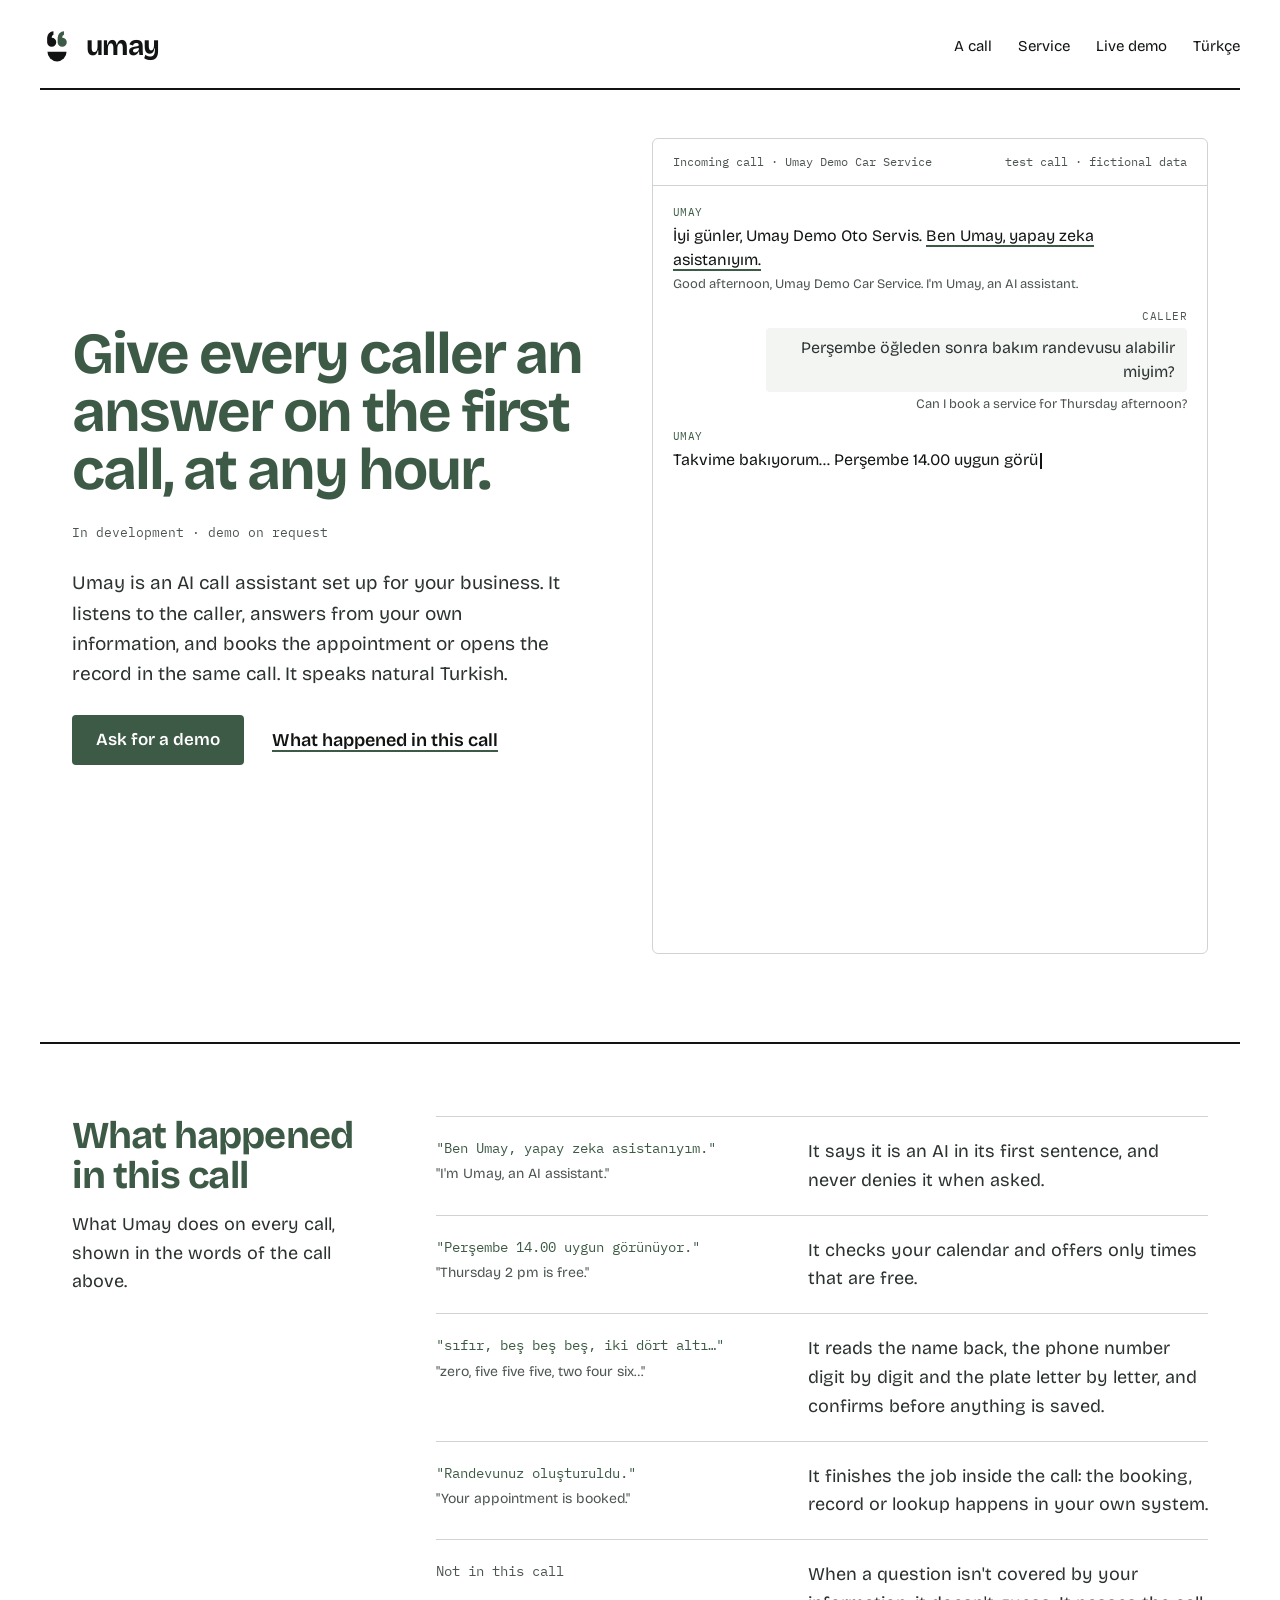
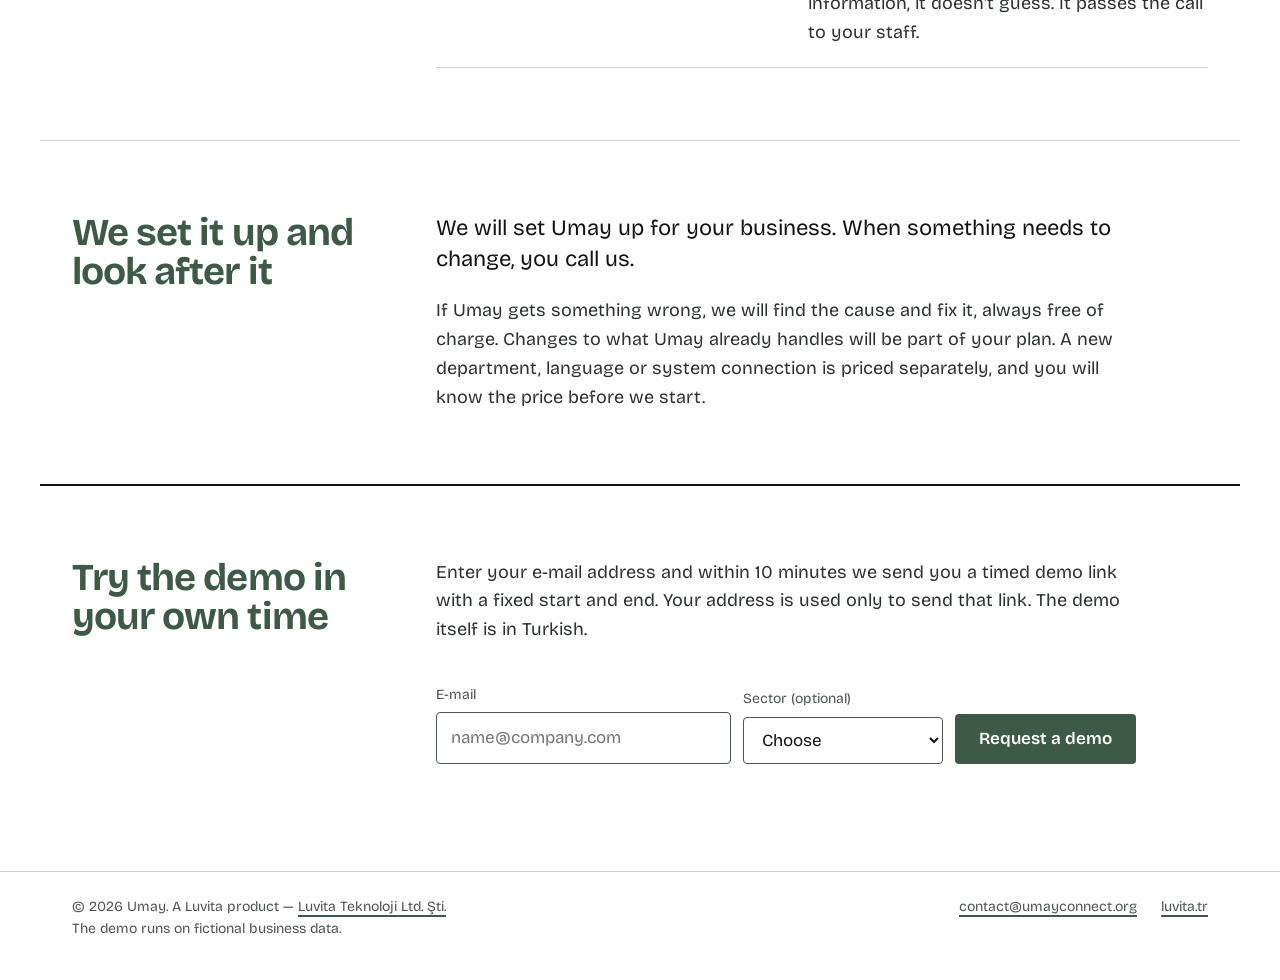
==== commit f6c083de: "site: rebuild to the chosen design, in Luvita's ink and moss (umay-docs#459) (#20) Co-authored-by: M" ====
--- a/en/index.html
+++ b/en/index.html
@@ -4,8 +4,8 @@
 <meta charset="utf-8">
 <meta name="viewport" content="width=device-width, initial-scale=1">
 <meta name="color-scheme" content="light dark">
-<meta name="theme-color" media="(prefers-color-scheme: light)" content="#F7F8F7">
-<meta name="theme-color" media="(prefers-color-scheme: dark)" content="#0C1328">
+<meta name="theme-color" media="(prefers-color-scheme: light)" content="#FFFFFF">
+<meta name="theme-color" media="(prefers-color-scheme: dark)" content="#101312">
 <title>Umay — Turkish-first programmable AI call assistant</title>
 <meta name="description" content="Umay is a programmable AI call assistant built Turkish-first: it answers a business's calls in natural Turkish, completes real work in the business's systems during the conversation, and hands over to a human when it should. Built by Luvita Teknoloji Ltd. Şti.">
 <meta property="og:title" content="Umay — Turkish-first programmable AI call assistant">
@@ -78,314 +78,152 @@
   ]
 }
 </script>
-<link rel="preconnect" href="https://fonts.googleapis.com">
-<link rel="preconnect" href="https://fonts.gstatic.com" crossorigin>
-<link href="https://fonts.googleapis.com/css2?family=Bricolage+Grotesque:opsz,wght@12..96,500..700&family=IBM+Plex+Sans:wght@400;500;600;700&display=swap" rel="stylesheet">
+<link rel="stylesheet" href="../fonts/fonts.css">
 <link rel="stylesheet" href="../umay.css">
 <link rel="icon" href="data:image/svg+xml,<svg xmlns='http://www.w3.org/2000/svg' viewBox='0 0 32 32'><style>.i{fill:%23111413}.a{fill:%233C5A45}@media (prefers-color-scheme:dark){.i{fill:%23ECEDE9}.a{fill:%239CC0A6}}</style><g transform='translate(1.6 -2.2) scale(0.9)'><g transform='rotate(180 16 14)'><path class='a' d='M2 9.5A6.5 6.5 0 0 1 15 9.5V16A9 9 0 0 1 6 25V20A4 4 0 0 0 8.5 16A6.5 6.5 0 0 1 2 9.5Z'/><path class='i' d='M17 9.5A6.5 6.5 0 0 1 30 9.5V16A9 9 0 0 1 21 25V20A4 4 0 0 0 23.5 16A6.5 6.5 0 0 1 17 9.5Z'/></g></g><path class='i' d='M6 23A10 8 0 0 0 26 23Z'/></svg>">
-<style>
-/* English-page-only additions: the call card keeps its authentic Turkish
-   transcript and carries an English gloss under each line. */
-.cb .gloss {
-  display: block;
-  margin-top: 4px;
-  font-size: 12px;
-  font-style: italic;
-  line-height: 1.45;
-  opacity: .62;
-}
-/* While the JS replay runs, each gloss appears only once its line has finished.
-   No JS / reduced motion => the card stays fully static, glosses included. */
-.call-card.replay .cb .gloss { display: none; }
-.call-card.replay .cb.glossed .gloss { display: block; }
-</style>
 <!-- Cloudflare Web Analytics: cookieless page-view counts for the metrics Sites view (cosmocrew-metrics#15). -->
 <script defer src="https://static.cloudflareinsights.com/beacon.min.js" data-cf-beacon='{"token": "52c85140c2cb4e539ad23cc22a27ac1d"}'></script>
 </head>
 <body>
-
-<header class="wrap">
-  <nav class="nav">
-    <a class="brand" href="#">
-      <svg width="30" height="30" viewBox="0 0 32 32" aria-hidden="true">
-        <!-- Umay icon "Two voices" (luvita-docs/brand/README.md): the accent eye is the right-hand one -->
-        <g transform="translate(5.4 0.2) scale(0.66)"><g transform="rotate(180 16 14)">
-          <path class="mark-accent" d="M2 9.5A6.5 6.5 0 0 1 15 9.5V16A9 9 0 0 1 6 25V20A4 4 0 0 0 8.5 16A6.5 6.5 0 0 1 2 9.5Z"/>
-          <path class="mark-ink" d="M17 9.5A6.5 6.5 0 0 1 30 9.5V16A9 9 0 0 1 21 25V20A4 4 0 0 0 23.5 16A6.5 6.5 0 0 1 17 9.5Z"/>
-        </g></g>
-        <path class="mark-ink" d="M7 21.5A9 9 0 0 0 25 21.5Z"/>
-      </svg>
-      <span class="brand-name">umay</span>
-    </a>
-    <div class="nav-links">
-      <a class="nav-plain" href="#how">How it works</a>
-      <a class="nav-plain" href="#why">Why Turkish-first</a>
-      <a class="nav-plain" href="#about">About</a>
-      <a class="nav-lang" href="../" lang="tr" hreflang="tr" title="Türkçe">TR</a>
-      <a class="btn btn-primary" href="../demo.html">Live demo</a>
-    </div>
+<a class="skip" href="#content">Skip to content</a>
+
+<header class="wrap top">
+  <a class="brand" href="#">
+    <svg width="34" height="34" viewBox="0 0 32 32" aria-hidden="true">
+      <!-- Umay icon "Two voices" (luvita-docs/brand/README.md): the accent eye is the right-hand one -->
+      <g transform="translate(5.4 0.2) scale(0.66)"><g transform="rotate(180 16 14)">
+        <path class="mark-accent" d="M2 9.5A6.5 6.5 0 0 1 15 9.5V16A9 9 0 0 1 6 25V20A4 4 0 0 0 8.5 16A6.5 6.5 0 0 1 2 9.5Z"/>
+        <path class="mark-ink" d="M17 9.5A6.5 6.5 0 0 1 30 9.5V16A9 9 0 0 1 21 25V20A4 4 0 0 0 23.5 16A6.5 6.5 0 0 1 17 9.5Z"/>
+      </g></g>
+      <path class="mark-ink" d="M7 21.5A9 9 0 0 0 25 21.5Z"/>
+    </svg>
+    <span class="brand-name">umay</span>
+  </a>
+  <nav class="nav" aria-label="Main menu">
+    <a href="#call">A call</a>
+    <a href="#service">Service</a>
+    <a href="../demo.html">Live demo</a>
+    <a href="../" lang="tr" hreflang="tr">Türkçe</a>
   </nav>
 </header>
 
-<main>
-  <section class="hero wrap">
-    <div class="hero-copy">
-      <span class="eyebrow">Turkish-first, programmable AI call assistant</span>
-      <h1>Every caller, answered like they reached the business's best employee.</h1>
-      <p class="lead">
-        Umay is an AI assistant set up per business: it speaks natural Turkish with
-        callers, answers only from that business's own knowledge, and completes the work
-        during the conversation — booking appointments, opening records, checking orders
-        through APIs into the business's systems, defined at setup. It follows the
-        business's rules, and hands the call to a human when it should.
-      </p>
-      <div class="hero-ctas">
-        <a class="btn btn-primary btn-lg" href="../demo.html">🎙 Try the live demo</a>
-        <a class="btn btn-ghost btn-lg" href="#how">How it works</a>
-      </div>
-      <p class="hero-note">On web and desktop today; the phone channel is on the roadmap.
-        The demo speaks Turkish — that <em>is</em> the product. Questions in English?
-        <a class="trial-link" href="mailto:contact@umayconnect.org?subject=Umay%20inquiry&body=Hello%2C%0A%0AI%27d%20like%20to%20learn%20more%20about%20Umay.%0A%0AName%3A%20%0ACompany%20%2F%20context%3A%20%0A">Get in touch&nbsp;→</a></p>
-      <p class="hero-note hero-maker">Umay is built by Luvita Teknoloji, a software product company in Türkiye.</p>
-    </div>
-
-    <!-- Sample call: same fictional identity as demo.html (Ayşe Demir); only capabilities
-         actually shown in the demo (availability check, booking, read-back, confirmation).
-         Transcript stays in Turkish — it's the product — with an English gloss per line. -->
-    <div class="call-card" id="callCard" aria-label="Sample call transcript (Turkish, with English translations)">
-      <div class="call-card-bar">
-        <span class="call-dot" aria-hidden="true"></span>
-        <span class="call-title">Incoming call · Umay Demo Auto Service<span class="call-sub">Answered by Umay · AI assistant</span></span>
-        <span class="call-chip">fictional data</span>
-      </div>
-      <div class="call-body">
-        <div class="cb bot"><span class="who">Umay</span><span class="txt">İyi günler, Umay Demo Oto Servis. Ben Umay, yapay zeka asistanıyım. Size nasıl yardımcı olabilirim?</span><span class="gloss">Good afternoon, Umay Demo Auto Service. I'm Umay, an AI assistant. How can I help you?</span></div>
-        <div class="cb user"><span class="who">Caller</span><span class="txt">Merhaba, aracıma periyodik bakım için randevu almak istiyordum.</span><span class="gloss">Hi — I'd like to book my car in for scheduled maintenance.</span></div>
-        <div class="cb bot"><span class="who">Umay</span><span class="txt">Elbette. Hangi gün ve saat sizin için uygun olur?</span><span class="gloss">Of course. What day and time would suit you?</span></div>
-        <div class="cb user"><span class="who">Caller</span><span class="txt">Perşembe öğleden sonra olabilir mi?</span><span class="gloss">Could it be Thursday afternoon?</span></div>
-        <div class="cb bot"><span class="who">Umay</span><span class="txt">Takvime bakıyorum… Perşembe 14.00 uygun görünüyor. Adınızı, telefonunuzu ve plakanızı alabilir miyim?</span><span class="gloss">Checking the calendar… Thursday 2:00 pm looks free. May I take your name, phone number and licence plate?</span></div>
-        <div class="cb user"><span class="who">Caller</span><span class="txt">Ayşe Demir. Telefonum 0 555 246 80 13, plakam 00 ABC 123.</span><span class="gloss">Ayşe Demir. My phone is 0 555 246 80 13, my plate is 00 ABC 123.</span></div>
-        <div class="cb bot"><span class="who">Umay</span><span class="txt">Teyit ediyorum: Ayşe Demir. Telefon: sıfır, beş beş beş, iki dört altı, sekiz sıfır, on üç. Plaka: sıfır sıfır, A B C, yüz yirmi üç. Perşembe saat 14.00, periyodik bakım. Onaylıyor musunuz?</span><span class="gloss">Confirming: Ayşe Demir. Phone: zero, five five five, two four six, eight zero, thirteen. Plate: zero zero, A B C, one twenty-three. Thursday at 2:00 pm, scheduled maintenance. Do you confirm?</span></div>
-        <div class="cb user"><span class="who">Caller</span><span class="txt">Evet, doğru.</span><span class="gloss">Yes, that's right.</span></div>
-        <div class="cb bot"><span class="who">Umay</span><span class="txt">Randevunuz oluşturuldu. Perşembe 14.00'te bekliyoruz, iyi günler dilerim.</span><span class="gloss">Your appointment is booked. See you Thursday at 2:00 pm — have a good day.</span></div>
-        <div class="call-result">✓ Appointment booked — confirmed with a read-back</div>
-      </div>
-      <a class="call-card-cta" href="../demo.html">Try this live (in Turkish) →</a>
-    </div>
-  </section>
-
-  <section class="section-alt" id="how">
-    <div class="wrap">
-      <h2>How it works</h2>
-      <p class="section-sub">Umay is not a voice skin over a chatbot — it is an end-to-end conversation assistant: it listens, understands, and does the work.</p>
-      <div class="steps">
-        <div class="step">
-          <div class="step-num">1</div>
-          <h3>Listens and understands</h3>
-          <ul>
-            <li>Fluent Turkish speech recognition</li>
-            <li>Stops and listens when the caller interrupts</li>
-            <li>Discloses that it is an AI in its very first sentence</li>
-          </ul>
+<main id="content">
+  <div class="wrap band">
+    <section class="hero">
+      <div class="hero-copy">
+        <h1>Give every caller an answer on the first call, at any hour.</h1>
+        <p class="state mono">In development · demo on request</p>
+        <p class="hero-text">Umay is an AI call assistant set up for your business. It listens to the caller, answers from your own information, and books the appointment or opens the record in the same call. It speaks natural Turkish.</p>
+        <div class="actions">
+          <a class="btn trial-link" href="mailto:contact@umayconnect.org?subject=Umay%20demo%20request&amp;body=Hello%2C%0A%0AI%20would%20like%20to%20try%20Umay.%0A%0ACompany%20%2F%20sector%3A%20%0AName%3A%20%0A">Ask for a demo</a>
+          <a href="#call">What happened in this call</a>
         </div>
-        <div class="step">
-          <div class="step-num">2</div>
-          <h3>Does the work</h3>
-          <ul>
-            <li>Connects to the business's systems over APIs — integrations defined at setup</li>
-            <li>Runs the business's logic mid-conversation: checks availability, books appointments, opens records</li>
-            <li>Before confirming, reads names back, phone numbers digit by digit, plates letter by letter</li>
-          </ul>
+      </div>
+
+      <!-- Sample call: the same fictional identity as demo.html (Ayşe Demir); only abilities the
+           demo shows (availability check, booking, read-back, confirmation). Turkish, with glosses. -->
+      <figure class="call" id="callCard" aria-label="Sample call, in Turkish with English glosses">
+        <div class="call-bar mono"><span>Incoming call · Umay Demo Car Service</span><span>test call · fictional data</span></div>
+        <div class="call-body">
+          <div class="cb bot"><span class="who">UMAY</span><span class="txt" lang="tr">İyi günler, Umay Demo Oto Servis. <span class="hl">Ben Umay, yapay zeka asistanıyım.</span></span><span class="gloss">Good afternoon, Umay Demo Car Service. I'm Umay, an AI assistant.</span></div>
+          <div class="cb user"><span class="who">CALLER</span><span class="txt" lang="tr">Perşembe öğleden sonra bakım randevusu alabilir miyim?</span><span class="gloss">Can I book a service for Thursday afternoon?</span></div>
+          <div class="cb bot"><span class="who">UMAY</span><span class="txt" lang="tr">Takvime bakıyorum… <span class="hl">Perşembe 14.00 uygun görünüyor.</span> Adınızı, telefonunuzu ve plakanızı alabilir miyim?</span><span class="gloss">Checking the calendar… Thursday 2 pm is free. May I have your name, phone number and plate?</span></div>
+          <div class="cb user"><span class="who">CALLER</span><span class="txt" lang="tr">Ayşe Demir. 0 555 246 80 13, plakam 00 ABC 123.</span><span class="gloss">Ayşe Demir. 0 555 246 80 13, plate 00 ABC 123.</span></div>
+          <div class="cb bot"><span class="who">UMAY</span><span class="txt" lang="tr">Teyit ediyorum: <span class="hl">sıfır, beş beş beş, iki dört altı, sekiz sıfır, on üç. Plaka: sıfır sıfır, A B C, yüz yirmi üç.</span> Onaylıyor musunuz?</span><span class="gloss">Let me confirm: zero, five five five… Plate: zero zero, A B C, one twenty-three. Is that right?</span></div>
+          <div class="cb user"><span class="who">CALLER</span><span class="txt" lang="tr">Evet, doğru.</span><span class="gloss">Yes, that's right.</span></div>
+          <div class="cb bot"><span class="who">UMAY</span><span class="txt" lang="tr"><span class="hl">Randevunuz oluşturuldu.</span> Perşembe 14.00'te bekliyoruz.</span><span class="gloss">Your appointment is booked. See you Thursday at 2 pm.</span></div>
         </div>
-        <div class="step">
-          <div class="step-num">3</div>
-          <h3>Hands over to a human when it should</h3>
-          <ul>
-            <li>Never invents an answer outside the knowledge base</li>
-            <li>Transfers angry callers and sensitive topics to the business's staff</li>
-          </ul>
+      </figure>
+    </section>
+  </div>
+
+  <div class="wrap band">
+    <section class="split" id="call" aria-labelledby="callH">
+      <div class="split-head">
+        <h2 id="callH">What happened in this call</h2>
+        <p class="lede">What Umay does on every call, shown in the words of the call above.</p>
+      </div>
+      <dl class="split-body claims">
+        <div><dt><span lang="tr">"Ben Umay, yapay zeka asistanıyım."</span><span class="gloss">"I'm Umay, an AI assistant."</span></dt><dd>It says it is an AI in its first sentence, and never denies it when asked.</dd></div>
+        <div><dt><span lang="tr">"Perşembe 14.00 uygun görünüyor."</span><span class="gloss">"Thursday 2 pm is free."</span></dt><dd>It checks your calendar and offers only times that are free.</dd></div>
+        <div><dt><span lang="tr">"sıfır, beş beş beş, iki dört altı…"</span><span class="gloss">"zero, five five five, two four six…"</span></dt><dd>It reads the name back, the phone number digit by digit and the plate letter by letter, and confirms before anything is saved.</dd></div>
+        <div><dt><span lang="tr">"Randevunuz oluşturuldu."</span><span class="gloss">"Your appointment is booked."</span></dt><dd>It finishes the job inside the call: the booking, record or lookup happens in your own system.</dd></div>
+        <div><dt class="none">Not in this call</dt><dd>When a question isn't covered by your information, it doesn't guess. It passes the call to your staff.</dd></div>
+      </dl>
+    </section>
+  </div>
+
+  <div class="wrap band-thin">
+    <section class="split" id="service" aria-labelledby="serviceH">
+      <div class="split-head"><h2 id="serviceH">We set it up and look after it</h2></div>
+      <div class="split-body prose">
+        <p class="big">We will set Umay up for your business. When something needs to change, you call us.</p>
+        <p>If Umay gets something wrong, we will find the cause and fix it, always free of charge. Changes to what Umay already handles will be part of your plan. A new department, language or system connection is priced separately, and you will know the price before we start.</p>
+      </div>
+    </section>
+  </div>
+
+  <div class="wrap band">
+    <section class="split slotreq" id="slotReq" data-base="../" hidden aria-labelledby="slotReqH">
+      <div class="split-head"><h2 id="slotReqH">Try the demo in your own time</h2></div>
+      <div class="split-body prose">
+        <p>Enter your e-mail address and within 10 minutes we send you a timed demo link with a fixed start and end. Your address is used only to send that link. The demo itself is in Turkish.</p>
+        <div>
+          <form id="slotForm">
+            <label class="f-mail">E-mail<input type="email" id="slotEmail" required autocomplete="email" placeholder="name@company.com"></label>
+            <label class="f-sector">Sector (optional)<select id="slotSector">
+              <option value="">Choose</option>
+              <option value="banka">Banking</option>
+              <option value="enerji">Energy</option>
+              <option value="oto-servis">Automotive</option>
+              <option value="saglik">Healthcare</option>
+              <option value="egitim">Education</option>
+              <option value="kamu">Public sector</option>
+            </select></label>
+            <button type="submit" id="slotBtn" class="btn">Request a demo</button>
+          </form>
+          <div class="msg" id="slotMsg" role="status"></div>
         </div>
       </div>
-    </div>
-  </section>
-
-  <section id="why">
-    <div class="wrap">
-      <h2>Why Turkish-first</h2>
-      <p class="section-sub">Generic multilingual bots are measurably weaker in Turkish — an agglutinative language where phone numbers, dates, plates and amounts must be spoken the Turkish way. Every layer of Umay is tuned for Turkish business conversations and validated by measurement, not by the model's own claims.</p>
-      <div class="features">
-        <div class="feature">
-          <span class="icon">🗣️</span>
-          <h3>Natural Turkish speech</h3>
-          <ul>
-            <li>A normalisation layer built specifically for Turkish</li>
-            <li>Phone numbers, dates, times, plates and amounts read out correctly</li>
-            <li>Backed by tests, not by the model</li>
-          </ul>
-        </div>
-        <div class="feature">
-          <span class="icon">📚</span>
-          <h3>Speaks from the business's knowledge</h3>
-          <ul>
-            <li>Answers come only from the business's own documents</li>
-            <li>Outside them it doesn't guess — it hands over to a human</li>
-          </ul>
-        </div>
-        <div class="feature">
-          <span class="icon">🔌</span>
-          <h3>Integrated with business systems</h3>
-          <ul>
-            <li>Appointments are just one example</li>
-            <li>Business logic runs through API calls defined at setup</li>
-            <li>CRM records, order lookups: any action the business defines</li>
-          </ul>
-        </div>
-        <div class="feature">
-          <span class="icon">🔁</span>
-          <h3>Read-back assurance</h3>
-          <ul>
-            <li>Names, phone numbers, plates, days and times</li>
-            <li>Read back and confirmed before anything is saved</li>
-          </ul>
-        </div>
-        <div class="feature">
-          <span class="icon">🤝</span>
-          <h3>Reliable human handover</h3>
-          <ul>
-            <li>The assistant knows when to stop</li>
-            <li>Defined safety triggers transfer the call to staff</li>
-          </ul>
-        </div>
-        <div class="feature">
-          <span class="icon">📊</span>
-          <h3>Measured quality and cost</h3>
-          <ul>
-            <li>Latency and cost logged for every conversation</li>
-            <li>Reported in appointments booked, not characters generated</li>
-          </ul>
-        </div>
-      </div>
-    </div>
-  </section>
-
-  <section class="section-alt" id="about">
-    <div class="wrap">
-      <h2>About</h2>
-      <p class="section-sub">Umay is a Turkish-first AI call assistant developed by <b>Luvita
-      Teknoloji Enerji Yazılım San. ve Tic. Ltd. Şti.</b>
-      (<a class="inline-link" href="https://luvita.tr">luvita.tr</a>).</p>
-      <div class="founder">
-        <img class="founder-photo" src="../mert-ertugrul.jpg" width="96" height="96"
-             alt="Mert Ertuğrul" loading="lazy">
-        <div>
-          <div class="founder-name">Mert Ertuğrul</div>
-          <div class="founder-role">Founder · Luvita Teknoloji</div>
-          <a class="founder-linkedin" href="https://www.linkedin.com/in/merty-ertugrul/"
-             rel="noopener" target="_blank"><svg viewBox="0 0 24 24" aria-hidden="true"><path d="M4.98 3.5a2.5 2.5 0 1 1 0 5 2.5 2.5 0 0 1 0-5zM3 9h4v12H3zM10 9h3.8v1.64h.05c.53-.95 1.83-1.95 3.77-1.95 4.03 0 4.78 2.5 4.78 5.76V21h-4v-5.66c0-1.35-.03-3.09-1.96-3.09-1.96 0-2.26 1.47-2.26 2.99V21h-4z"/></svg> LinkedIn profile</a>
-        </div>
-      </div>
-      <p class="about-text">Luvita's founder, Mert Ertuğrul, is a software engineer with close to
-      fourteen years of experience in banking and finance. He spent seven years at Türk
-      Eximbank — first as a financial analyst in the Bank Analysis unit, then in the
-      Financial Institutions unit managing banking software projects as a product manager
-      and developing software on those projects himself. He then spent five years at
-      Channel Capital Advisors, a London-based trade-finance firm, leading the
-      transformation of its enterprise systems to a microservice architecture; most
-      recently he was a senior software engineer at ING Hubs Türkiye — ING's global
-      technology centre — on the team building banking solutions for ING Italy, and left
-      to found Luvita. He holds an MSc in Information Technologies from Sabancı University
-      and is an Oracle-certified Java expert.</p>
-    </div>
-  </section>
-
-  <section>
-    <div class="wrap">
-      <div class="demo-card">
-        <div>
-          <h2>Hear it for yourself</h2>
-          <p>In the demo, Umay answers as the customer line of a fictional bank: report a
-          lost card, ask for a branch appointment, ask about rates, interrupt it
-          mid-sentence — and watch how it responds, live. The conversation is in Turkish;
-          that's the product. Banking is just one example — the same platform is
-          programmed to a business's own workflows.</p>
-        </div>
-        <a class="btn btn-primary btn-lg" href="../demo.html">Start the demo →</a>
-      </div>
-    </div>
-  </section>
-
-  <section class="slotreq" id="slotReq" data-base="../" hidden aria-labelledby="slotReqH">
-    <div class="wrap">
-      <h2 id="slotReqH">Try the demo in your own time</h2>
-      <p>Enter your e-mail address and within 10 minutes we send you a timed demo link with
-        a fixed start and end. Your address is used only to send that link. The demo itself is in Turkish.</p>
-      <form id="slotForm">
-        <input type="email" id="slotEmail" required autocomplete="email" placeholder="name@company.com" aria-label="E-mail address">
-        <select id="slotSector" aria-label="Sector (optional)">
-          <option value="">Sector (optional)</option>
-          <option value="banka">Banking</option>
-          <option value="enerji">Energy</option>
-          <option value="oto-servis">Automotive</option>
-          <option value="saglik">Healthcare</option>
-          <option value="egitim">Education</option>
-          <option value="kamu">Public sector</option>
-        </select>
-        <button type="submit" id="slotBtn" class="btn btn-primary">Request a demo</button>
-      </form>
-      <div class="msg" id="slotMsg" role="status"></div>
-    </div>
-  </section>
+    </section>
+  </div>
 </main>
 
 <footer>
-  <div class="wrap foot">
+  <div class="foot">
     <span>© 2026 Umay. A Luvita product — <a href="https://luvita.tr/">Luvita Teknoloji Ltd. Şti.</a><br>
-    Early access; the demo environment runs on fictional business data.</span>
-    <span><a href="https://luvita.tr">luvita.tr</a>
-    &nbsp;·&nbsp; <a href="mailto:contact@umayconnect.org">Contact</a></span>
+    The demo runs on fictional business data.</span>
+    <span class="foot-links"><a href="mailto:contact@umayconnect.org">contact@umayconnect.org</a><a href="https://luvita.tr/">luvita.tr</a></span>
   </div>
 </footer>
 
 <script defer src="../slotreq.js"></script>
 <script>
-// Hero call-card replay: progressive enhancement over the static transcript.
-// No JS or prefers-reduced-motion => the full transcript (with glosses) stays as-is.
-// Same as the Turkish page's script, plus: glosses hide while replaying and each
-// line's gloss is revealed ("glossed") once that line finishes.
+// Sample-call replay: progressive enhancement over the static transcript (same as the TR page).
+// No JS or prefers-reduced-motion => the full transcript stays visible as-is.
 (function () {
   if (window.matchMedia('(prefers-reduced-motion: reduce)').matches) return;
   var card = document.getElementById('callCard');
-  if (!card) return;
-  var body = card.querySelector('.call-body');
-  var items = Array.prototype.slice.call(card.querySelectorAll('.cb, .call-result'));
-  // The greeting (it says Umay is an AI) and the caller's first line are never hidden.
-  var SHOWN = 2;
-  card.classList.add('replay');
+  if (!card || !('IntersectionObserver' in window)) return;
+  var items = Array.prototype.slice.call(card.querySelectorAll('.cb'));
+  var SHOWN = 2; // the AI disclosure and the caller's first line are never hidden
+  if (items.length <= SHOWN) return;
   items.slice(SHOWN).forEach(function (el) { el.classList.add('pending'); });
-  if (!items.length || items.length <= SHOWN) return;
-  items.slice(0, SHOWN).forEach(function (el) { el.classList.add('glossed'); });
-
-  // Fixed-height panel at every width: follow the newest line (the AI disclosure sits in the bar).
-  function scrollBottom() { body.scrollTop = body.scrollHeight; }
 
   function typeBot(el, done) {
     var txt = el.querySelector('.txt');
-    var full = txt.textContent;
+    var html = txt.innerHTML, full = txt.textContent;
     txt.textContent = '';
     el.classList.remove('pending');
     el.classList.add('typing');
-    // Time-based, not tick-based: browsers throttle timers in background tabs,
-    // and elapsed-time progress lets the transcript catch up instead of crawling.
     var start = performance.now();
     var t = setInterval(function () {
       var n = Math.min(full.length, Math.floor((performance.now() - start) / 28));
       txt.textContent = full.slice(0, n);
-      scrollBottom();
       if (n >= full.length) {
         clearInterval(t);
+        txt.innerHTML = html;
         el.classList.remove('typing');
-        el.classList.add('glossed');
-        scrollBottom();
         done();
       }
     }, 28);
@@ -394,37 +232,20 @@
   function showUser(el, done) {
     el.classList.remove('pending');
     el.classList.add('dots');
-    scrollBottom();
-    setTimeout(function () {
-      el.classList.remove('dots');
-      el.classList.add('glossed');
-      scrollBottom();
-      done();
-    }, 500);
+    setTimeout(function () { el.classList.remove('dots'); done(); }, 500);
   }
 
   function step(idx) {
-    if (idx >= items.length) return; // plays once; no timers left running
+    if (idx >= items.length) return;
     var el = items[idx];
     var next = function () { setTimeout(function () { step(idx + 1); }, 800); };
-    if (el.classList.contains('call-result')) {
-      el.classList.remove('pending');
-      scrollBottom();
-      step(idx + 1);
-    } else if (el.classList.contains('bot')) {
-      typeBot(el, next);
-    } else {
-      showUser(el, next);
-    }
+    if (el.classList.contains('bot')) typeBot(el, next); else showUser(el, next);
   }
 
-  var started = false;
   var io = new IntersectionObserver(function (entries) {
-    if (started) return;
     if (entries.some(function (e) { return e.isIntersecting; })) {
-      started = true;
       io.disconnect();
-      setTimeout(function () { step(SHOWN); }, 0);
+      step(SHOWN);
     }
   }, { threshold: 0.15 });
   io.observe(card);
--- a/fonts/fonts.css
+++ b/fonts/fonts.css
@@ -0,0 +1,28 @@
+/* Self-hosted fonts for every page of the site (README.md in this folder). No font CDN. */
+
+@font-face {
+  font-family: "Bricolage Grotesque"; font-style: normal; font-display: swap; font-weight: 200 800;
+  src: url("bricolage-grotesque-latin-ext-wght.woff2") format("woff2");
+  unicode-range: U+0100-02BA, U+02BD-02C5, U+02C7-02CC, U+02CE-02D7, U+02DD-02FF, U+0304, U+0308,
+    U+0329, U+1D00-1DBF, U+1E00-1E9F, U+1EF2-1EFF, U+2020, U+20A0-20AB, U+20AD-20C0, U+2113,
+    U+2C60-2C7F, U+A720-A7FF;
+}
+@font-face {
+  font-family: "Bricolage Grotesque"; font-style: normal; font-display: swap; font-weight: 200 800;
+  src: url("bricolage-grotesque-latin-wght.woff2") format("woff2");
+  unicode-range: U+0000-00FF, U+0131, U+0152-0153, U+02BB-02BC, U+02C6, U+02DA, U+02DC, U+0304,
+    U+0308, U+0329, U+2000-206F, U+20AC, U+2122, U+2191, U+2193, U+2212, U+2215, U+FEFF, U+FFFD;
+}
+@font-face {
+  font-family: "IBM Plex Mono"; font-style: normal; font-display: swap; font-weight: 400;
+  src: url("ibm-plex-mono-latin-ext-400.woff2") format("woff2");
+  unicode-range: U+0100-02BA, U+02BD-02C5, U+02C7-02CC, U+02CE-02D7, U+02DD-02FF, U+0304, U+0308,
+    U+0329, U+1D00-1DBF, U+1E00-1E9F, U+1EF2-1EFF, U+2020, U+20A0-20AB, U+20AD-20C0, U+2113,
+    U+2C60-2C7F, U+A720-A7FF;
+}
+@font-face {
+  font-family: "IBM Plex Mono"; font-style: normal; font-display: swap; font-weight: 400;
+  src: url("ibm-plex-mono-latin-400.woff2") format("woff2");
+  unicode-range: U+0000-00FF, U+0131, U+0152-0153, U+02BB-02BC, U+02C6, U+02DA, U+02DC, U+0304,
+    U+0308, U+0329, U+2000-206F, U+20AC, U+2122, U+2191, U+2193, U+2212, U+2215, U+FEFF, U+FFFD;
+}
--- a/umay.css
+++ b/umay.css
@@ -1,337 +1,170 @@
-/* Umay — site + demo shared styles */
+/* Umay site: landing pages (/ and /en/). demo.html and call.html carry their own styles.
+   Design brief: site/DESIGN.md. Colours are Luvita's ink and moss (luvita-docs/brand/README.md,
+   founder decision 2026-11-17), the same values as luvita.tr's round 2 tokens.
+
+   Measured contrast (WCAG 2.x), on background / on well:
+     light  ink 18.5 / 16.9   soft 13.1 / 12.0   muted 7.7 / 7.0   moss 7.7 / 7.0
+     dark   ink 15.9 / 14.6   soft 11.7 / 10.8   muted 7.2 / 6.7   moss 9.4 / 8.6
+   Button text: white on moss 7.7 (light); #101312 on light moss 9.4 (dark). */
 
 :root {
-  /* İznik palette (#193): cobalt and turquoise on tile white, a spot of bole red.
-     Light values here; the dark set follows the visitor's setting below. */
-  --bg: #F7F8F7;
-  --bg-2: #EEF1F0;
-  --ink: #0F1B33;
-  --muted: #4F5B74;
-  --line: #D7DDE8;
-  --accent: #1D3FA8;      /* cobalt */
-  --accent-deep: #15308A;
-  --accent-link: #1D3FA8; /* links and small cobalt text; lighter in dark */
-  --second: #1A8C8A;      /* turquoise: labels and large text only */
-  --spot: #B3202C;        /* bole red: one mark at a time, never a button */
-  --on-accent: #FFFFFF;
+  --bg: #FFFFFF;
+  --well: #F3F5F3;      /* the caller's lines, quiet surfaces */
   --card: #FFFFFF;
-  --radius: 14px;
-  --font-display: "Bricolage Grotesque", "Helvetica Neue", Arial, sans-serif;
-  --font-ui: "IBM Plex Sans", -apple-system, BlinkMacSystemFont, "Segoe UI", sans-serif;
+  --ink: #111413;
+  --soft: #2B3230;
+  --muted: #4D5552;
+  --rule: #CFD4D1;
+  --moss: #3C5A45;      /* the accent: headings, buttons, underlines, Umay's label */
+  --moss-deep: #2E4636;
+  --on-moss: #FFFFFF;
+  --err: #A3262F;
+  --font: "Bricolage Grotesque", ui-sans-serif, system-ui, -apple-system, "Segoe UI", sans-serif;
+  --mono: "IBM Plex Mono", ui-monospace, "SF Mono", Menlo, Consolas, monospace;
   color-scheme: light;
 }
 @media (prefers-color-scheme: dark) {
   :root {
-    --bg: #0C1328;
-    --bg-2: #111A33;
-    --ink: #E9EEF8;
-    --muted: #9AA7C4;
-    --line: #243052;
-    --accent: #2E55D4;
-    --accent-deep: #4568E0;
-    --accent-link: #8FA9FF;
-    --second: #3FC9C2;
-    --spot: #F0646E;
-    --on-accent: #FFFFFF;
-    --card: #121B36;
+    --bg: #101312;
+    --well: #1F2522;
+    --card: #151917;
+    --ink: #ECEDE9;
+    --soft: #C9CEC9;
+    --muted: #9BA39F;
+    --rule: #2A302D;
+    --moss: #9CC0A6;
+    --moss-deep: #B9D6C1;
+    --on-moss: #101312;
+    --err: #F0A3A8;
     color-scheme: dark;
   }
 }
 
-* { box-sizing: border-box; margin: 0; padding: 0; }
-
+* { box-sizing: border-box; }
 html { scroll-behavior: smooth; }
-
+@media (prefers-reduced-motion: reduce) { html { scroll-behavior: auto; } }
 body {
-  font-family: var(--font-ui);
-  color: var(--ink);
-  background: var(--bg);
-  line-height: 1.6;
+  margin: 0; background: var(--bg); color: var(--ink);
+  font-family: var(--font); font-size: 18px; line-height: 1.6;
   -webkit-font-smoothing: antialiased;
 }
-
-a { color: inherit; text-decoration: none; }
-
-.wrap { max-width: 1080px; margin: 0 auto; padding: 0 24px; }
-
-/* ---- nav ---- */
-.nav {
-  display: flex; align-items: center; justify-content: space-between;
-  padding: 20px 0;
-}
-.nav-links { display: flex; align-items: center; gap: 28px; font-size: 15px; }
-.nav-links a:not(.btn):hover { color: var(--accent-link); }
-
-/* language switcher — unlike .nav-plain it stays visible on mobile */
-.nav-lang {
-  font-size: 12.5px; font-weight: 600; letter-spacing: .04em;
-  border: 1px solid var(--line); border-radius: 999px; padding: 4px 12px;
-  color: var(--muted);
-}
-.nav-lang:hover { border-color: var(--accent); }
-
-.brand { display: inline-flex; align-items: center; gap: 10px; }
-.brand svg { display: block; }
-/* Umay icon "Two voices": Luvita's ink and moss (luvita-docs/brand/README.md), not the site palette */
-.brand .mark-ink { fill: #111413; }
-.brand .mark-accent { fill: #3C5A45; }
-@media (prefers-color-scheme: dark) {
-  .brand .mark-ink { fill: #ECEDE9; }
-  .brand .mark-accent { fill: #9CC0A6; }
-}
-.brand-name {
-  font-family: var(--font-display);
-  font-weight: 700; font-size: 24px; letter-spacing: -0.02em;
+h1, h2, p, dl, dd, figure { margin: 0; }
+a { color: var(--ink); text-decoration-color: var(--moss); text-decoration-thickness: 2px; text-underline-offset: 4px; }
+a:hover { color: var(--moss); }
+a:focus-visible, button:focus-visible, input:focus-visible, select:focus-visible {
+  outline: 2px solid var(--moss); outline-offset: 3px;
 }
 
-/* ---- buttons ---- */
-.btn {
-  display: inline-flex; align-items: center; justify-content: center; gap: 8px;
-  padding: 12px 22px; border-radius: 999px; border: 1px solid transparent;
-  font-family: var(--font-ui); font-size: 15px; font-weight: 600;
-  cursor: pointer; transition: all .15s ease;
-}
-.btn-primary { background: var(--accent); color: var(--on-accent); }
-.btn-primary:hover { background: var(--accent-deep); }
-.btn-ghost { border-color: var(--line); color: var(--ink); background: transparent; }
-.btn-ghost:hover { border-color: var(--ink); }
-.btn-lg { padding: 15px 30px; font-size: 16px; }
+.wrap { max-width: 1200px; margin: 0 auto; padding: 0 32px; }
+.mono { font-family: var(--mono); font-weight: 400; }
 
-/* Call-card tokens — values mirrored from demo.html's inline <style>; keep in sync by hand.
-   The card stays dark in both themes, like a phone's call screen. */
-:root {
-  --panel-bg: #0C1328;
-  --panel-2: #1A2546;
-  --panel-line: #2E3C66;
-  --panel-text: #E9EEF8;
-  --panel-muted: #9AA7C4;
-  --panel-accent: #2E55D4;
-  --panel-accent-soft: #8FA9FF;
-  --panel-green: #3FC9C2;
-}
-@media (prefers-color-scheme: dark) {
-  :root { --panel-bg: #16213F; --panel-2: #223058; }
-}
+/* ---- header ---- */
+.top { display: flex; flex-wrap: wrap; align-items: center; justify-content: space-between; gap: 8px 16px; padding: 22px 0 18px; }
+.brand { display: inline-flex; align-items: center; gap: 12px; text-decoration: none; color: var(--ink); }
+.brand svg { display: block; }
+/* Umay icon "Two voices": the moss eye is the right-hand one (luvita-docs/brand/README.md) */
+.brand .mark-ink { fill: var(--ink); }
+.brand .mark-accent { fill: var(--moss); }
+.brand-name { font-size: 28px; font-weight: 700; letter-spacing: -0.02em; line-height: 1; }
+.nav { display: flex; flex-wrap: wrap; gap: 0 26px; font-size: 15px; }
+.nav a { text-decoration: none; padding: 12px 0; display: inline-block; }
+
+/* ---- sections ---- */
+.band { border-top: 2px solid var(--ink); }
+.band-thin { border-top: 1px solid var(--rule); }
+.split { display: flex; flex-wrap: wrap; gap: 24px 64px; padding: 72px 0; }
+.split-head { flex: 0 1 300px; min-width: 0; display: flex; flex-direction: column; gap: 14px; }
+.split-body { flex: 999 1 560px; min-width: 0; }
+h2 { font-size: 38px; line-height: 1.05; font-weight: 700; letter-spacing: -0.025em; color: var(--moss); }
+.lede { color: var(--soft); }
 
 /* ---- hero ---- */
-.hero {
-  padding-block: 72px 64px;
-  display: grid;
-  grid-template-columns: minmax(0, 1fr) 420px;
-  gap: 48px;
-  align-items: start;
+.hero { display: flex; flex-wrap: wrap; align-items: center; gap: 48px 64px; padding: 48px 0 88px; }
+.hero-copy { flex: 1 1 440px; min-width: 0; display: flex; flex-direction: column; gap: 24px; }
+h1 { font-size: clamp(38px, 5.2vw, 58px); line-height: 1.0; font-weight: 700; letter-spacing: -0.035em; color: var(--moss); }
+.state { font-size: 13px; color: var(--muted); }
+.hero-text { max-width: 500px; font-size: 19px; color: var(--soft); }
+.actions { display: flex; flex-wrap: wrap; align-items: center; gap: 12px 28px; }
+.actions a:not(.btn) { font-weight: 600; padding: 12px 0; }
+
+.btn {
+  display: inline-block; font: inherit; font-weight: 600; font-size: 17px; line-height: 1.4;
+  padding: 13px 24px; border: 0; border-radius: 4px; cursor: pointer;
+  background: var(--moss); color: var(--on-moss); text-decoration: none;
 }
-.hero h1 { font-size: clamp(32px, 4.2vw, 48px); }
-.trial-link, .inline-link { color: var(--accent-link); font-weight: 600; }
-.trial-link:hover, .inline-link:hover { color: var(--accent-deep); text-decoration: underline; }
+.btn:hover { background: var(--moss-deep); color: var(--on-moss); }
+.btn:disabled { opacity: .55; cursor: default; }
 
-/* ---- hero call card ---- */
-.call-card {
-  display: flex; flex-direction: column;
-  background: var(--panel-bg);
-  border: 1px solid var(--panel-line);
-  border-radius: 20px;
-  overflow: hidden;
-  box-shadow: 0 18px 50px -18px rgba(29, 63, 168, .35), 0 8px 24px rgba(0, 0, 0, .18);
+/* ---- the sample call ---- */
+.call { flex: 1 1 480px; min-width: 0; background: var(--card); border: 1px solid var(--rule); border-radius: 6px; overflow: hidden; font-size: 16px; line-height: 1.5; }
+.call-bar { display: flex; flex-wrap: wrap; justify-content: space-between; gap: 4px 12px; padding: 14px 20px; border-bottom: 1px solid var(--rule); font-size: 12px; color: var(--muted); }
+.call-body { display: flex; flex-direction: column; gap: 14px; padding: 18px 20px 20px; }
+.cb { max-width: 82%; display: flex; flex-direction: column; gap: 3px; }
+.cb .who { font-family: var(--mono); font-size: 11px; letter-spacing: .04em; }
+.cb.bot { align-self: flex-start; }
+.cb.bot .who { color: var(--moss); }
+.cb.user { align-self: flex-end; align-items: flex-end; text-align: right; }
+.cb.user .who { color: var(--muted); }
+.cb.user .txt { background: var(--well); color: var(--soft); padding: 8px 12px; border-radius: 4px; }
+.cb .gloss { font-size: 13px; color: var(--muted); }
+.hl { text-decoration: underline; text-decoration-color: var(--moss); text-decoration-thickness: 2px; text-underline-offset: 4px; }
+
+/* Replay (progressive enhancement, index.html script): lines appear one by one; the card keeps
+   its full height from the start, so nothing below it moves. No JS or reduced motion: all static. */
+.cb.pending { visibility: hidden; }
+.cb.typing .gloss, .cb.dots .gloss { visibility: hidden; } /* the English gloss shows once its line is done */
+.cb.dots .txt { visibility: hidden; position: relative; }
+.cb.dots .txt::after { content: "· · ·"; visibility: visible; position: absolute; right: 12px; letter-spacing: 2px; color: var(--muted); }
+.cb.typing .txt::after { content: ""; display: inline-block; width: 2px; height: 1em; margin-left: 2px; vertical-align: text-bottom; background: currentColor; }
+@media (prefers-reduced-motion: no-preference) {
+  .cb.typing .txt::after { animation: caret-blink 1s steps(1) infinite; }
 }
-.call-card-bar {
-  display: flex; align-items: center; gap: 10px;
-  padding: 14px 16px;
-  border-bottom: 1px solid var(--panel-line);
-  color: var(--panel-muted); font-size: 12.5px; font-weight: 500;
+@keyframes caret-blink { 0%, 100% { opacity: 1; } 50% { opacity: 0; } }
+
+/* ---- what happened in this call ---- */
+.claims { display: flex; flex-direction: column; }
+.claims > div { display: flex; flex-wrap: wrap; gap: 6px 32px; padding: 20px 0; border-top: 1px solid var(--rule); }
+.claims > div:last-child { border-bottom: 1px solid var(--rule); }
+.claims dt { flex: 1 1 260px; min-width: 0; font-family: var(--mono); font-size: 14px; color: var(--moss); }
+.claims dt.none { color: var(--muted); }
+.claims dt .gloss { display: block; margin-top: 4px; font-family: var(--font); color: var(--muted); }
+.claims dd { flex: 1 1 320px; min-width: 0; color: var(--soft); }
+
+/* ---- service ---- */
+.prose { max-width: 700px; display: flex; flex-direction: column; gap: 20px; }
+.prose .big { font-size: 22px; line-height: 1.45; color: var(--ink); }
+.prose p { color: var(--soft); }
+
+/* ---- demo request (#201; slotreq.js shows it when slots.json has an api) ---- */
+.slotreq[hidden] { display: none; }
+.slotreq form { display: flex; flex-wrap: wrap; align-items: flex-end; gap: 12px; margin-top: 20px; }
+.slotreq label { display: flex; flex-direction: column; gap: 6px; font-size: 14px; color: var(--muted); min-width: 0; }
+.slotreq .f-mail { flex: 1 1 260px; }
+.slotreq .f-sector { flex: 0 1 200px; }
+.slotreq input, .slotreq select {
+  font: inherit; font-size: 17px; color: var(--ink); background: var(--card);
+  border: 1.5px solid var(--muted); border-radius: 4px; padding: 11px 14px; width: 100%;
 }
-.call-dot {
-  width: 9px; height: 9px; border-radius: 50%; flex-shrink: 0;
-  background: var(--panel-green);
-}
-.call-chip {
-  margin-left: auto;
-  font-size: 10.5px; text-transform: uppercase; letter-spacing: .06em;
-  border: 1px solid var(--panel-line); border-radius: 999px;
-  padding: 3px 9px; color: var(--panel-muted);
-  white-space: nowrap; flex-shrink: 0;
-}
-/* Wraps rather than truncates: on a phone the bar is ~155 px and the disclosure must stay whole. */
-.call-title { min-width: 0; line-height: 1.35; }
-/* The AI disclosure lives in the bar, so it stays in view while the transcript scrolls like a real chat. */
-.call-sub {
-  display: block; margin-top: 2px; font-size: 11.5px; color: var(--panel-accent-soft);
-}
-.call-body {
-  display: flex; flex-direction: column; gap: 10px;
-  height: 380px; overflow-y: auto;
-  padding: 16px;
-}
-.cb {
-  max-width: 86%;
-  padding: 9px 13px;
-  border-radius: 13px;
-  font-size: 13.5px; line-height: 1.5;
-}
-.cb .who {
-  display: block;
-  font-size: 10.5px; font-weight: 600; letter-spacing: .05em; text-transform: uppercase;
-  opacity: .65; margin-bottom: 2px;
-}
-.cb.bot {
-  align-self: flex-start;
-  background: var(--panel-2); color: var(--panel-text);
-  border-bottom-left-radius: 4px;
-}
-.cb.user {
-  align-self: flex-end;
-  background: var(--panel-accent); color: var(--on-accent);
-  border-bottom-right-radius: 4px;
-}
-.call-result {
-  align-self: center; margin-top: 6px;
-  background: rgba(63, 201, 194, .14); color: var(--panel-green);
-  border: 1px solid rgba(63, 201, 194, .4); border-radius: 999px;
-  padding: 8px 16px; font-size: 13px; font-weight: 600;
-}
-.call-card-cta {
-  display: block; text-align: center;
-  padding: 13px;
-  border-top: 1px solid var(--panel-line);
-  color: var(--panel-accent-soft); font-size: 14px; font-weight: 600;
-}
-.call-card-cta:hover { color: var(--panel-text); background: rgba(46, 85, 212, .18); }
-
-/* JS-managed replay states (script bails out under reduced motion, so these stay inert) */
-.cb.pending, .call-result.pending { display: none; }
-.cb.dots .txt { display: none; }
-.cb.dots::after { content: "· · ·"; letter-spacing: 2px; opacity: .7; }
-@media (prefers-reduced-motion: no-preference) {
-  .call-dot { animation: call-pulse 2s ease-in-out infinite; }
-  .cb.typing .txt::after {
-    content: ""; display: inline-block;
-    width: 2px; height: 1em; margin-left: 2px; vertical-align: text-bottom;
-    background: currentColor;
-    animation: caret-blink 1s steps(1) infinite;
-  }
-  .cb.dots::after { animation: call-pulse 1s ease-in-out infinite; }
-}
-@keyframes call-pulse { 0%, 100% { opacity: 1; } 50% { opacity: .35; } }
-@keyframes caret-blink { 0%, 100% { opacity: 1; } 50% { opacity: 0; } }
-.eyebrow {
-  display: inline-block; font-size: 13px; font-weight: 600; letter-spacing: .08em;
-  text-transform: uppercase; color: var(--second); margin-bottom: 18px;
-}
-h1 {
-  font-family: var(--font-display); font-weight: 700;
-  font-size: clamp(34px, 5.4vw, 58px); line-height: 1.12; letter-spacing: -0.02em;
-  max-width: 17ch;
-}
-.hero p.lead {
-  margin: 22px 0 30px; font-size: 18px; color: var(--muted); max-width: 58ch;
-}
-.hero-ctas { display: flex; gap: 14px; flex-wrap: wrap; align-items: center; }
-.hero-note { margin-top: 14px; font-size: 13.5px; color: var(--muted); }
-
-/* ---- sections ---- */
-section { padding: 64px 0; }
-.section-alt { background: var(--bg-2); }
-h2 {
-  font-family: var(--font-display); font-weight: 700;
-  font-size: clamp(26px, 3.4vw, 36px); letter-spacing: -0.015em; margin-bottom: 12px;
-}
-.section-sub { color: var(--muted); max-width: 62ch; margin-bottom: 40px; }
-.about-text { max-width: 72ch; line-height: 1.75; }
-#hakkimizda .section-sub, #about .section-sub { margin-bottom: 18px; }
-.hero-maker { margin-top: 6px; }
-
-/* ---- founder ---- */
-.founder {
-  display: flex; align-items: center; gap: 20px;
-  margin-bottom: 24px;
-}
-.founder-photo {
-  width: 96px; height: 96px; flex: none;
-  border-radius: 50%; object-fit: cover;
-  border: 1px solid var(--line); background: var(--bg-2);
-}
-.founder-name { font-family: var(--font-display); font-weight: 700; font-size: 19px; }
-.founder-role { color: var(--muted); font-size: 14.5px; margin-top: 2px; }
-.founder-linkedin {
-  display: inline-flex; align-items: center; gap: 6px;
-  margin-top: 8px; font-size: 14.5px; font-weight: 600; color: var(--accent-link);
-}
-.founder-linkedin:hover { color: var(--accent-deep); }
-.founder-linkedin svg { width: 15px; height: 15px; fill: currentColor; }
-
-@media (max-width: 520px) {
-  .founder { gap: 16px; }
-  .founder-photo { width: 76px; height: 76px; }
-}
-
-/* ---- steps ---- */
-.steps { display: grid; grid-template-columns: repeat(3, 1fr); gap: 22px; }
-.step { padding: 26px; background: var(--card); border: 1px solid var(--line); border-radius: var(--radius); }
-.step-num {
-  width: 34px; height: 34px; border-radius: 50%; display: flex; align-items: center;
-  justify-content: center; background: var(--accent); color: var(--on-accent);
-  font-weight: 700; font-size: 15px; margin-bottom: 14px;
-}
-.step h3 { font-size: 17px; margin-bottom: 8px; }
-.step p { font-size: 14.5px; color: var(--muted); }
-.step ul, .feature ul {
-  margin: 0; padding: 0; list-style: none;
-  font-size: 14px; color: var(--muted);
-}
-.step li, .feature li {
-  padding-left: 16px; position: relative; margin-bottom: 6px; line-height: 1.45;
-}
-.step li::before, .feature li::before {
-  content: ""; position: absolute; left: 0; top: 8px;
-  width: 6px; height: 6px; border-radius: 50%; background: var(--accent);
-  opacity: .55;
-}
-
-/* ---- features ---- */
-.features { display: grid; grid-template-columns: repeat(3, 1fr); gap: 22px; }
-.feature { padding: 24px; border: 1px solid var(--line); border-radius: var(--radius); background: var(--card); }
-.feature .icon { font-size: 22px; margin-bottom: 12px; display: block; }
-.feature h3 { font-size: 16px; margin-bottom: 7px; }
-.feature p { font-size: 14px; color: var(--muted); }
-
-/* ---- demo callout ---- */
-.demo-card {
-  display: flex; align-items: center; justify-content: space-between; gap: 32px;
-  background: var(--panel-bg); color: var(--panel-text); border-radius: 20px; padding: 44px 48px;
-}
-.demo-card h2 { color: var(--panel-text); }
-.demo-card p { color: var(--panel-muted); max-width: 52ch; margin-top: 8px; font-size: 15.5px; }
-.demo-card .btn-primary { flex-shrink: 0; }
+.slotreq .msg { margin-top: 14px; min-height: 1.4em; font-size: 15px; color: var(--moss); }
+.slotreq .msg.err { color: var(--err); }
 
 /* ---- footer ---- */
-footer { padding: 40px 0 56px; border-top: 1px solid var(--line); margin-top: 24px; }
-.foot { display: flex; justify-content: space-between; align-items: center; gap: 16px; flex-wrap: wrap; }
-.foot, .foot a { font-size: 13.5px; color: var(--muted); }
-.foot a:hover { color: var(--accent-link); }
+footer { border-top: 1px solid var(--rule); }
+.foot { max-width: 1200px; margin: 0 auto; display: flex; flex-wrap: wrap; justify-content: space-between; gap: 12px 24px; padding: 24px 32px 40px; font-size: 14px; color: var(--muted); }
+.foot a { color: var(--muted); }
+.foot a:hover { color: var(--moss); }
+.foot-links { display: flex; flex-wrap: wrap; gap: 8px 24px; }
 
-@media (max-width: 900px) {
-  .hero { grid-template-columns: 1fr; gap: 36px; }
-  .call-card { max-width: 480px; width: 100%; }
-  .call-body { height: 340px; }
+.skip { position: absolute; left: -9999px; top: 8px; background: var(--bg); padding: 8px 12px; z-index: 10; }
+.skip:focus { left: 16px; }
+
+@media (max-width: 640px) {
+  body { font-size: 17px; }
+  .wrap { padding: 0 16px; }
+  .foot { padding: 24px 16px 36px; }
+  .hero { padding: 32px 0 64px; gap: 36px; }
+  .split { padding: 56px 0; }
+  h2 { font-size: 32px; }
+  .call-body { padding: 16px 14px 18px; }
+  .cb { max-width: 92%; }
 }
-
-@media (max-width: 800px) {
-  .steps, .features { grid-template-columns: 1fr; }
-  .demo-card { flex-direction: column; align-items: flex-start; padding: 34px 28px; }
-  .nav-links { gap: 16px; }
-  .nav-links .nav-plain { display: none; }
-  .hero { padding-block: 44px 48px; }
-  section { padding: 48px 0; }
-}
-
-/* ---- request-a-demo block (#201): hidden until slots.json names a backend ---- */
-.slotreq[hidden] { display: none; }
-.slotreq { text-align: center; }
-.slotreq h2 { margin-bottom: 8px; }
-.slotreq p { color: var(--muted); max-width: 56ch; margin: 0 auto 18px; font-size: 15.5px; }
-.slotreq form { display: flex; gap: 10px; flex-wrap: wrap; justify-content: center; max-width: 720px; margin: 0 auto; }
-.slotreq input, .slotreq select { flex: 1 1 200px; min-width: 0; padding: 13px 14px; border-radius: 10px; border: 1px solid var(--line); background: var(--card); color: var(--ink); font: inherit; }
-.slotreq button { flex: 0 0 auto; }
-.slotreq button:disabled { opacity: .55; cursor: default; }
-.slotreq .msg { margin-top: 12px; min-height: 1.4em; font-size: 15px; color: var(--accent-link); }
-.slotreq .msg.err { color: var(--spot); }
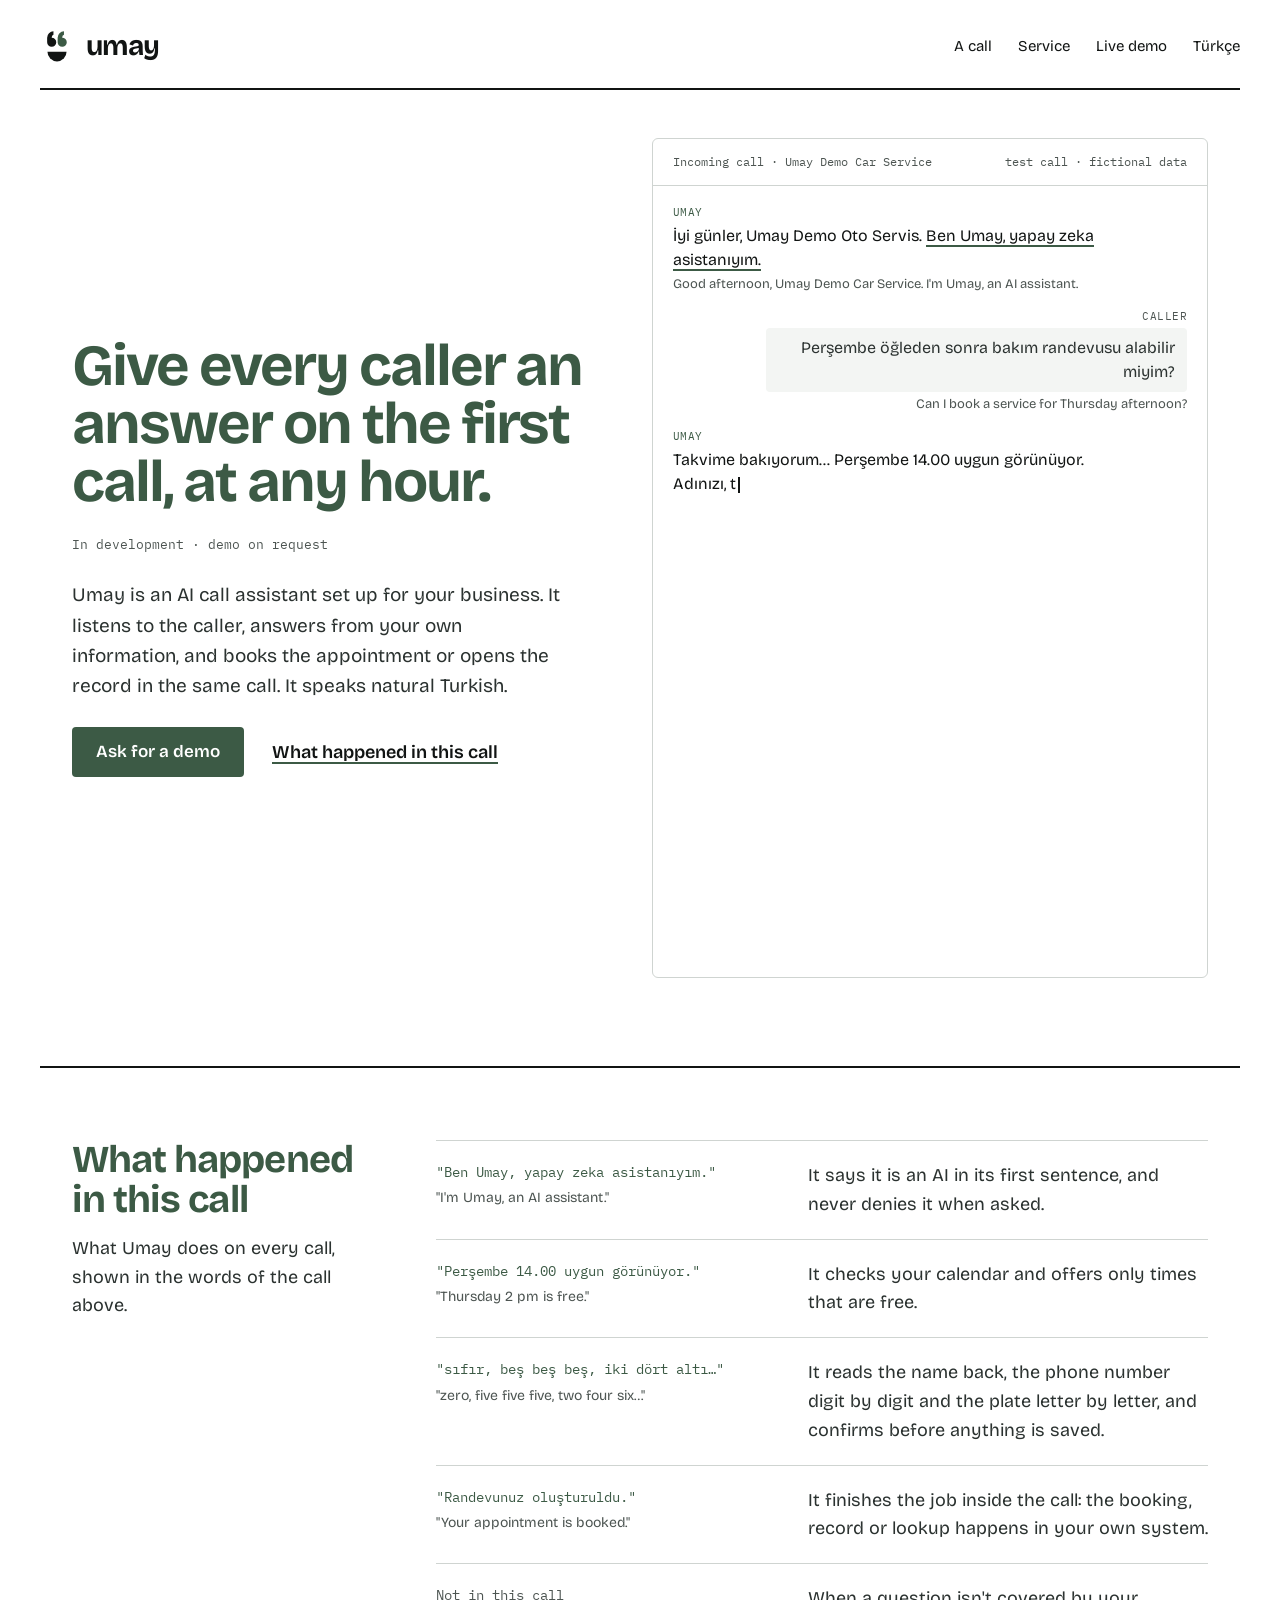
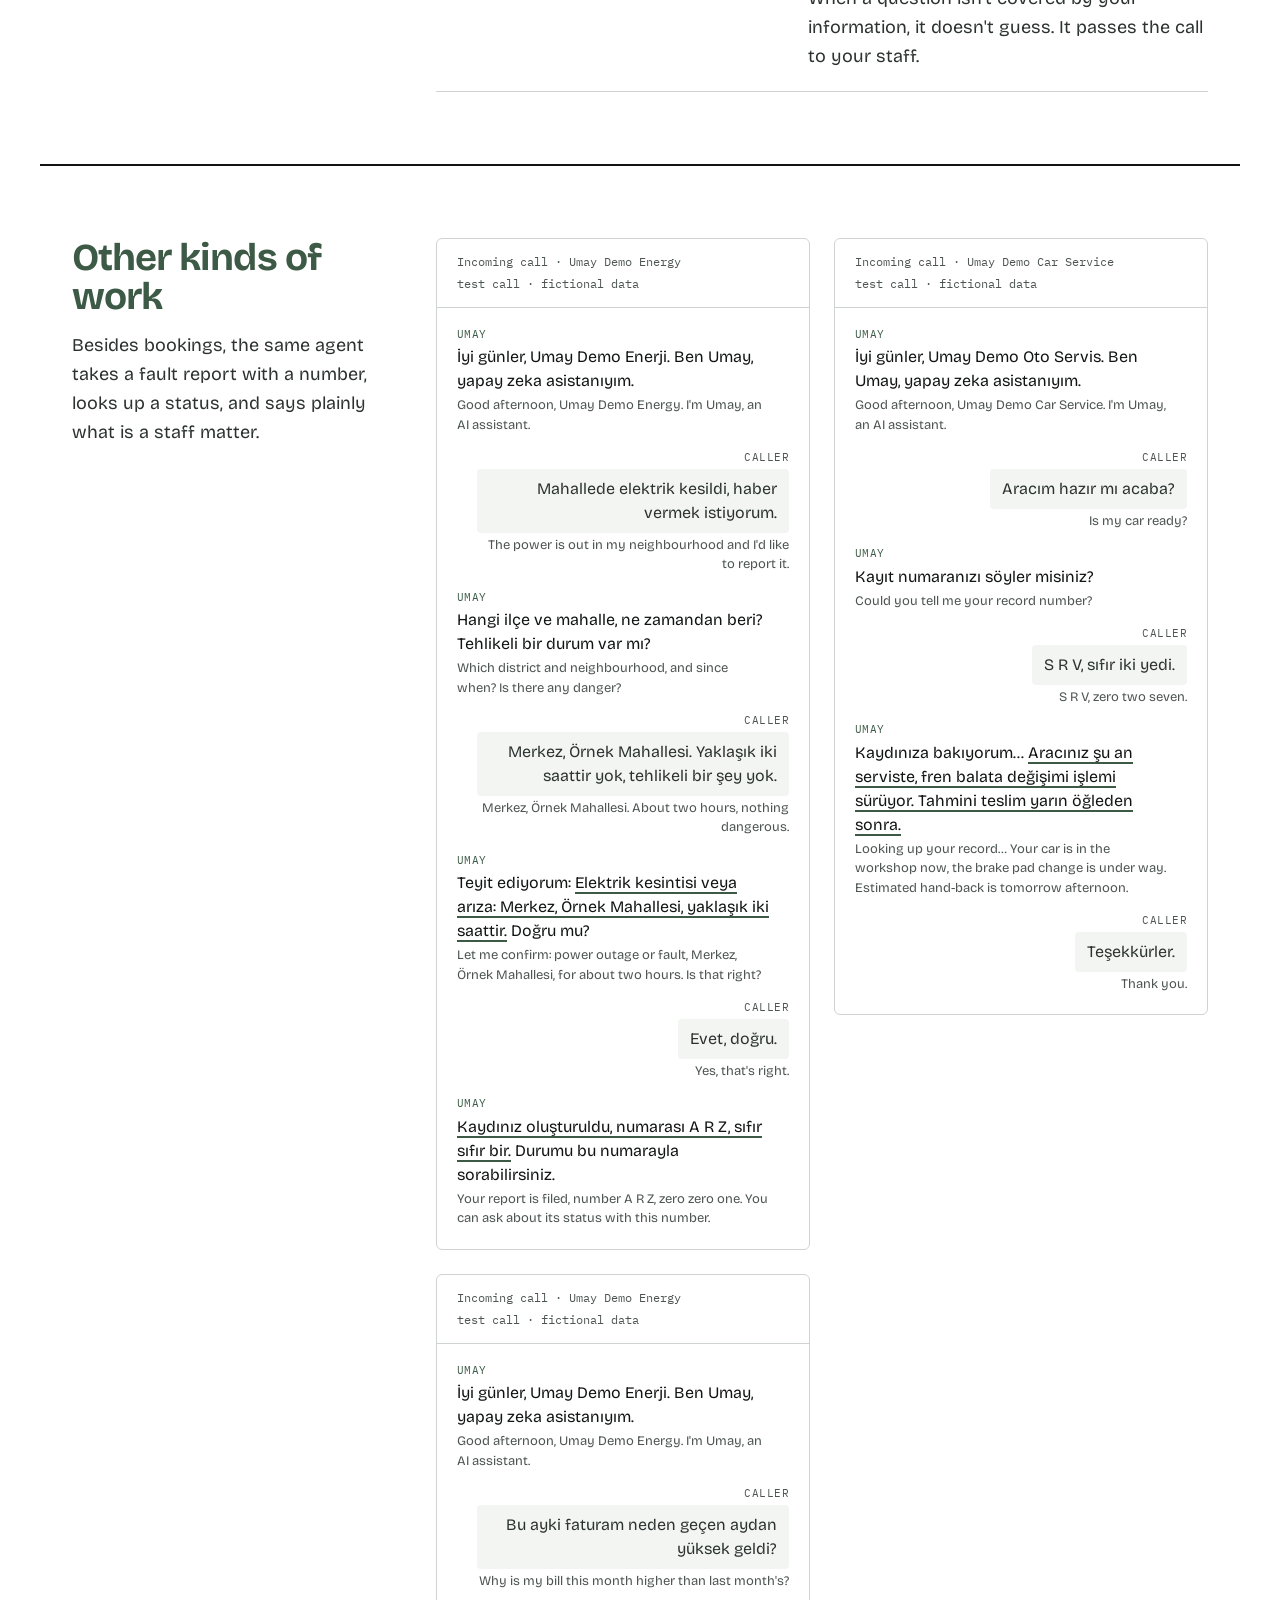
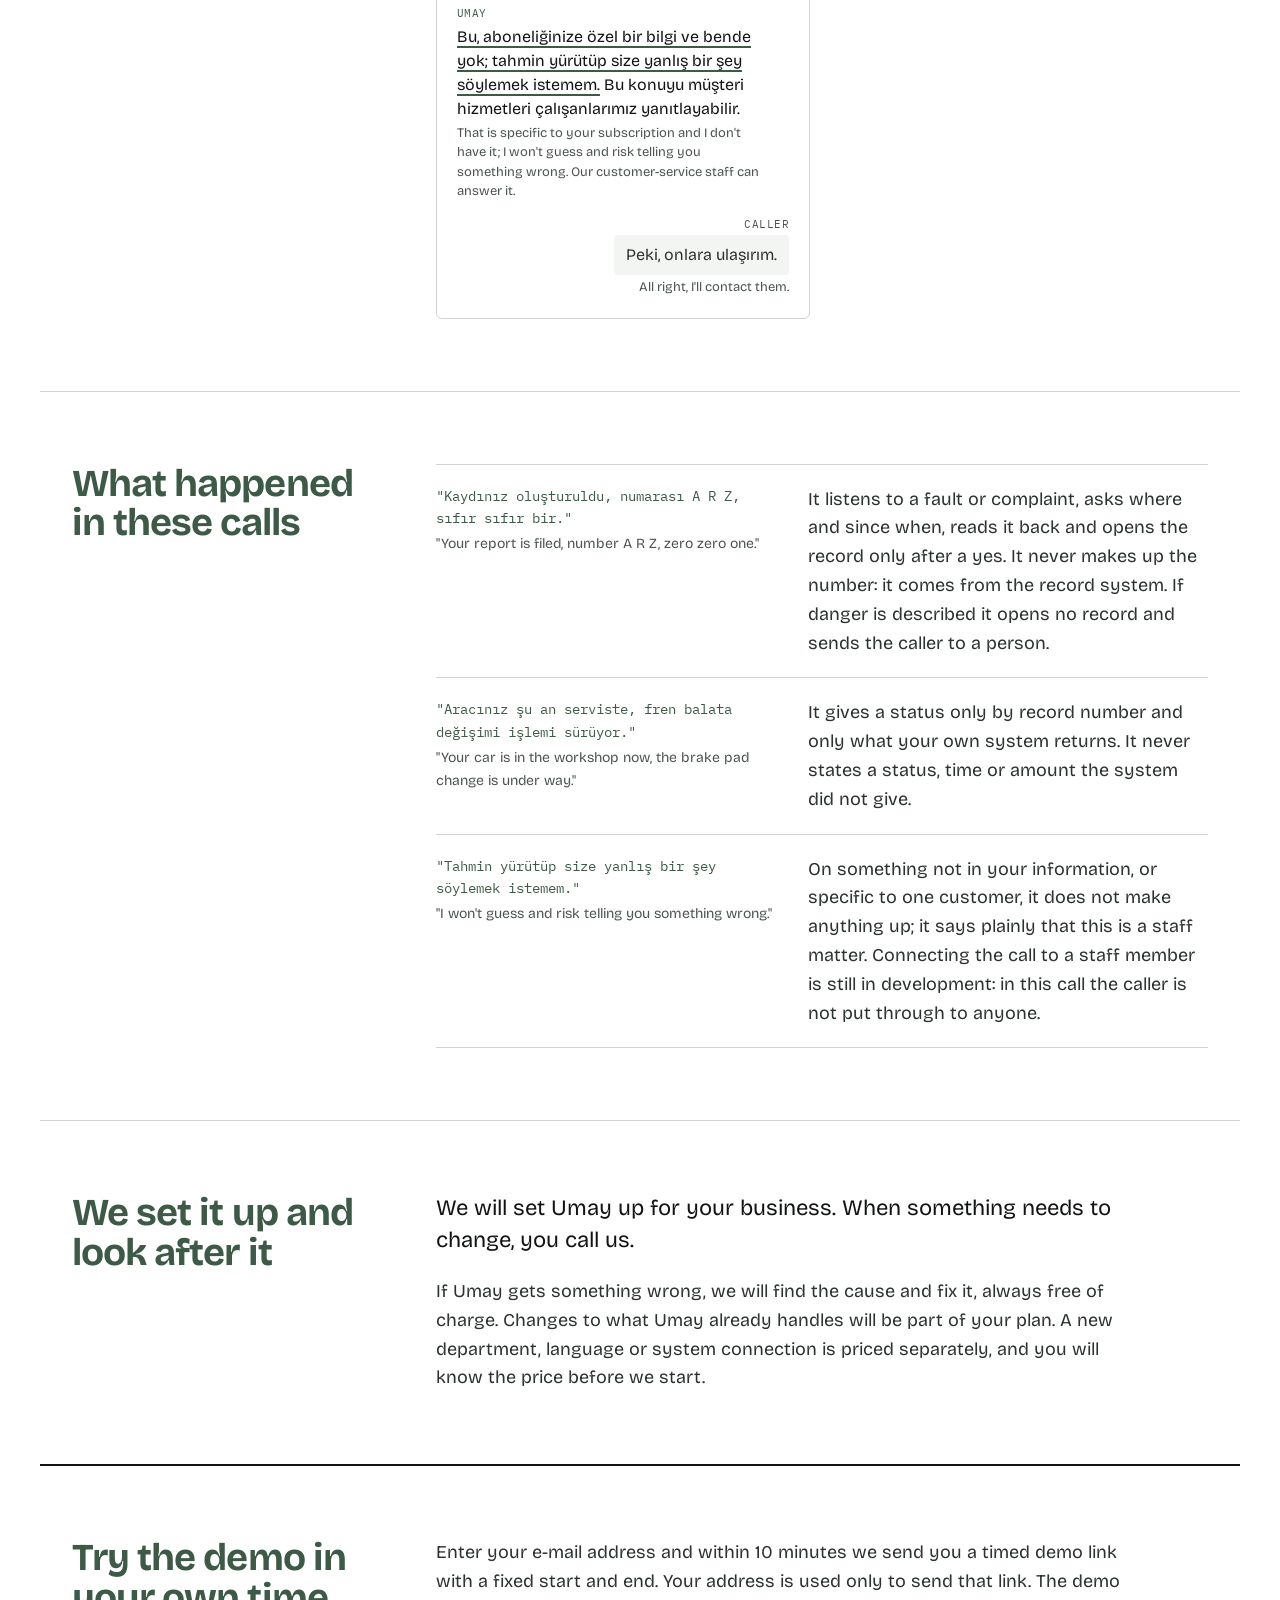
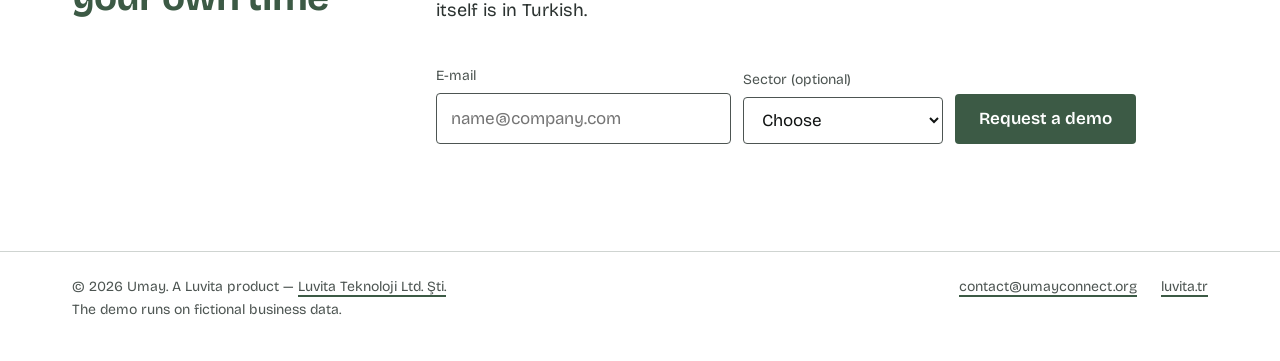
==== commit 3040e871: "site: publish snapshot 2026-11-24" ====
--- a/en/index.html
+++ b/en/index.html
@@ -153,6 +153,62 @@
     </section>
   </div>
 
+  <div class="wrap band">
+    <section class="split" id="isler" aria-labelledby="islerH">
+      <div class="split-head">
+        <h2 id="islerH">Other kinds of work</h2>
+        <p class="lede">Besides bookings, the same agent takes a fault report with a number, looks up a status, and says plainly what is a staff matter.</p>
+      </div>
+      <div class="split-body calls">
+      <figure class="call" aria-label="Incoming call · Umay Demo Energy">
+        <div class="call-bar mono"><span>Incoming call · Umay Demo Energy</span><span>test call · fictional data</span></div>
+        <div class="call-body">
+          <div class="cb bot"><span class="who">UMAY</span><span class="txt" lang="tr">İyi günler, Umay Demo Enerji. Ben Umay, yapay zeka asistanıyım.</span><span class="gloss">Good afternoon, Umay Demo Energy. I'm Umay, an AI assistant.</span></div>
+          <div class="cb user"><span class="who">CALLER</span><span class="txt" lang="tr">Mahallede elektrik kesildi, haber vermek istiyorum.</span><span class="gloss">The power is out in my neighbourhood and I'd like to report it.</span></div>
+          <div class="cb bot"><span class="who">UMAY</span><span class="txt" lang="tr">Hangi ilçe ve mahalle, ne zamandan beri? Tehlikeli bir durum var mı?</span><span class="gloss">Which district and neighbourhood, and since when? Is there any danger?</span></div>
+          <div class="cb user"><span class="who">CALLER</span><span class="txt" lang="tr">Merkez, Örnek Mahallesi. Yaklaşık iki saattir yok, tehlikeli bir şey yok.</span><span class="gloss">Merkez, Örnek Mahallesi. About two hours, nothing dangerous.</span></div>
+          <div class="cb bot"><span class="who">UMAY</span><span class="txt" lang="tr">Teyit ediyorum: <span class="hl">Elektrik kesintisi veya arıza: Merkez, Örnek Mahallesi, yaklaşık iki saattir.</span> Doğru mu?</span><span class="gloss">Let me confirm: power outage or fault, Merkez, Örnek Mahallesi, for about two hours. Is that right?</span></div>
+          <div class="cb user"><span class="who">CALLER</span><span class="txt" lang="tr">Evet, doğru.</span><span class="gloss">Yes, that's right.</span></div>
+          <div class="cb bot"><span class="who">UMAY</span><span class="txt" lang="tr"><span class="hl">Kaydınız oluşturuldu, numarası A R Z, sıfır sıfır bir.</span> Durumu bu numarayla sorabilirsiniz.</span><span class="gloss">Your report is filed, number A R Z, zero zero one. You can ask about its status with this number.</span></div>
+        </div>
+      </figure>
+      <figure class="call" aria-label="Incoming call · Umay Demo Car Service">
+        <div class="call-bar mono"><span>Incoming call · Umay Demo Car Service</span><span>test call · fictional data</span></div>
+        <div class="call-body">
+          <div class="cb bot"><span class="who">UMAY</span><span class="txt" lang="tr">İyi günler, Umay Demo Oto Servis. Ben Umay, yapay zeka asistanıyım.</span><span class="gloss">Good afternoon, Umay Demo Car Service. I'm Umay, an AI assistant.</span></div>
+          <div class="cb user"><span class="who">CALLER</span><span class="txt" lang="tr">Aracım hazır mı acaba?</span><span class="gloss">Is my car ready?</span></div>
+          <div class="cb bot"><span class="who">UMAY</span><span class="txt" lang="tr">Kayıt numaranızı söyler misiniz?</span><span class="gloss">Could you tell me your record number?</span></div>
+          <div class="cb user"><span class="who">CALLER</span><span class="txt" lang="tr">S R V, sıfır iki yedi.</span><span class="gloss">S R V, zero two seven.</span></div>
+          <div class="cb bot"><span class="who">UMAY</span><span class="txt" lang="tr">Kaydınıza bakıyorum… <span class="hl">Aracınız şu an serviste, fren balata değişimi işlemi sürüyor. Tahmini teslim yarın öğleden sonra.</span></span><span class="gloss">Looking up your record… Your car is in the workshop now, the brake pad change is under way. Estimated hand-back is tomorrow afternoon.</span></div>
+          <div class="cb user"><span class="who">CALLER</span><span class="txt" lang="tr">Teşekkürler.</span><span class="gloss">Thank you.</span></div>
+        </div>
+      </figure>
+      <figure class="call" aria-label="Incoming call · Umay Demo Energy">
+        <div class="call-bar mono"><span>Incoming call · Umay Demo Energy</span><span>test call · fictional data</span></div>
+        <div class="call-body">
+          <div class="cb bot"><span class="who">UMAY</span><span class="txt" lang="tr">İyi günler, Umay Demo Enerji. Ben Umay, yapay zeka asistanıyım.</span><span class="gloss">Good afternoon, Umay Demo Energy. I'm Umay, an AI assistant.</span></div>
+          <div class="cb user"><span class="who">CALLER</span><span class="txt" lang="tr">Bu ayki faturam neden geçen aydan yüksek geldi?</span><span class="gloss">Why is my bill this month higher than last month's?</span></div>
+          <div class="cb bot"><span class="who">UMAY</span><span class="txt" lang="tr"><span class="hl">Bu, aboneliğinize özel bir bilgi ve bende yok; tahmin yürütüp size yanlış bir şey söylemek istemem.</span> Bu konuyu müşteri hizmetleri çalışanlarımız yanıtlayabilir.</span><span class="gloss">That is specific to your subscription and I don't have it; I won't guess and risk telling you something wrong. Our customer-service staff can answer it.</span></div>
+          <div class="cb user"><span class="who">CALLER</span><span class="txt" lang="tr">Peki, onlara ulaşırım.</span><span class="gloss">All right, I'll contact them.</span></div>
+        </div>
+      </figure>
+      </div>
+    </section>
+  </div>
+
+  <div class="wrap band-thin">
+    <section class="split" aria-labelledby="isler2H">
+      <div class="split-head">
+        <h2 id="isler2H">What happened in these calls</h2>
+      </div>
+      <dl class="split-body claims">
+        <div><dt><span lang="tr">"Kaydınız oluşturuldu, numarası A R Z, sıfır sıfır bir."</span><span class="gloss">"Your report is filed, number A R Z, zero zero one."</span></dt><dd>It listens to a fault or complaint, asks where and since when, reads it back and opens the record only after a yes. It never makes up the number: it comes from the record system. If danger is described it opens no record and sends the caller to a person.</dd></div>
+        <div><dt><span lang="tr">"Aracınız şu an serviste, fren balata değişimi işlemi sürüyor."</span><span class="gloss">"Your car is in the workshop now, the brake pad change is under way."</span></dt><dd>It gives a status only by record number and only what your own system returns. It never states a status, time or amount the system did not give.</dd></div>
+        <div><dt><span lang="tr">"Tahmin yürütüp size yanlış bir şey söylemek istemem."</span><span class="gloss">"I won't guess and risk telling you something wrong."</span></dt><dd>On something not in your information, or specific to one customer, it does not make anything up; it says plainly that this is a staff matter. Connecting the call to a staff member is still in development: in this call the caller is not put through to anyone.</dd></div>
+      </dl>
+    </section>
+  </div>
+
   <div class="wrap band-thin">
     <section class="split" id="service" aria-labelledby="serviceH">
       <div class="split-head"><h2 id="serviceH">We set it up and look after it</h2></div>
--- a/umay.css
+++ b/umay.css
@@ -168,3 +168,8 @@
   .call-body { padding: 16px 14px 18px; }
   .cb { max-width: 92%; }
 }
+
+/* ---- more kinds of work: three short sample calls under the main one (#486) ---- */
+.calls { display: grid; grid-template-columns: repeat(auto-fit, minmax(300px, 1fr)); gap: 24px; align-items: start; }
+.calls .call { flex: none; }
+.calls .cb { max-width: 94%; }
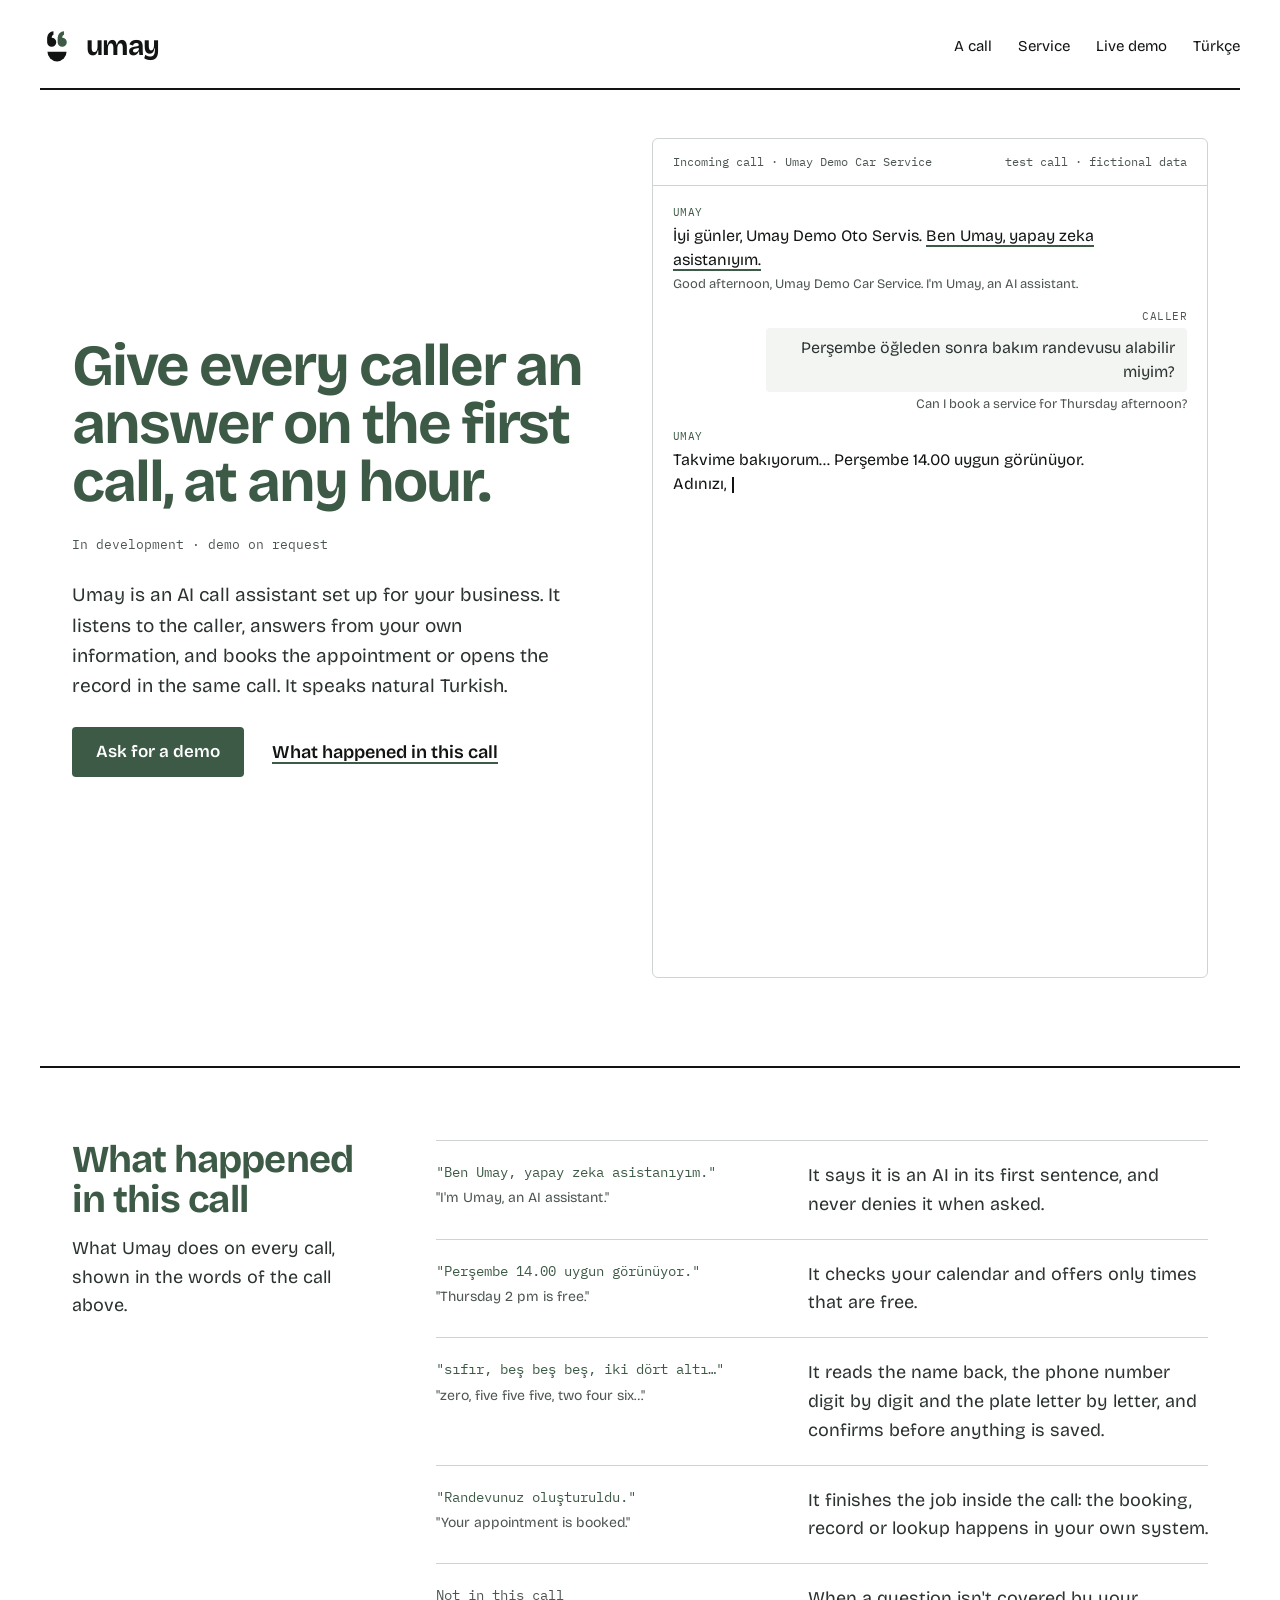
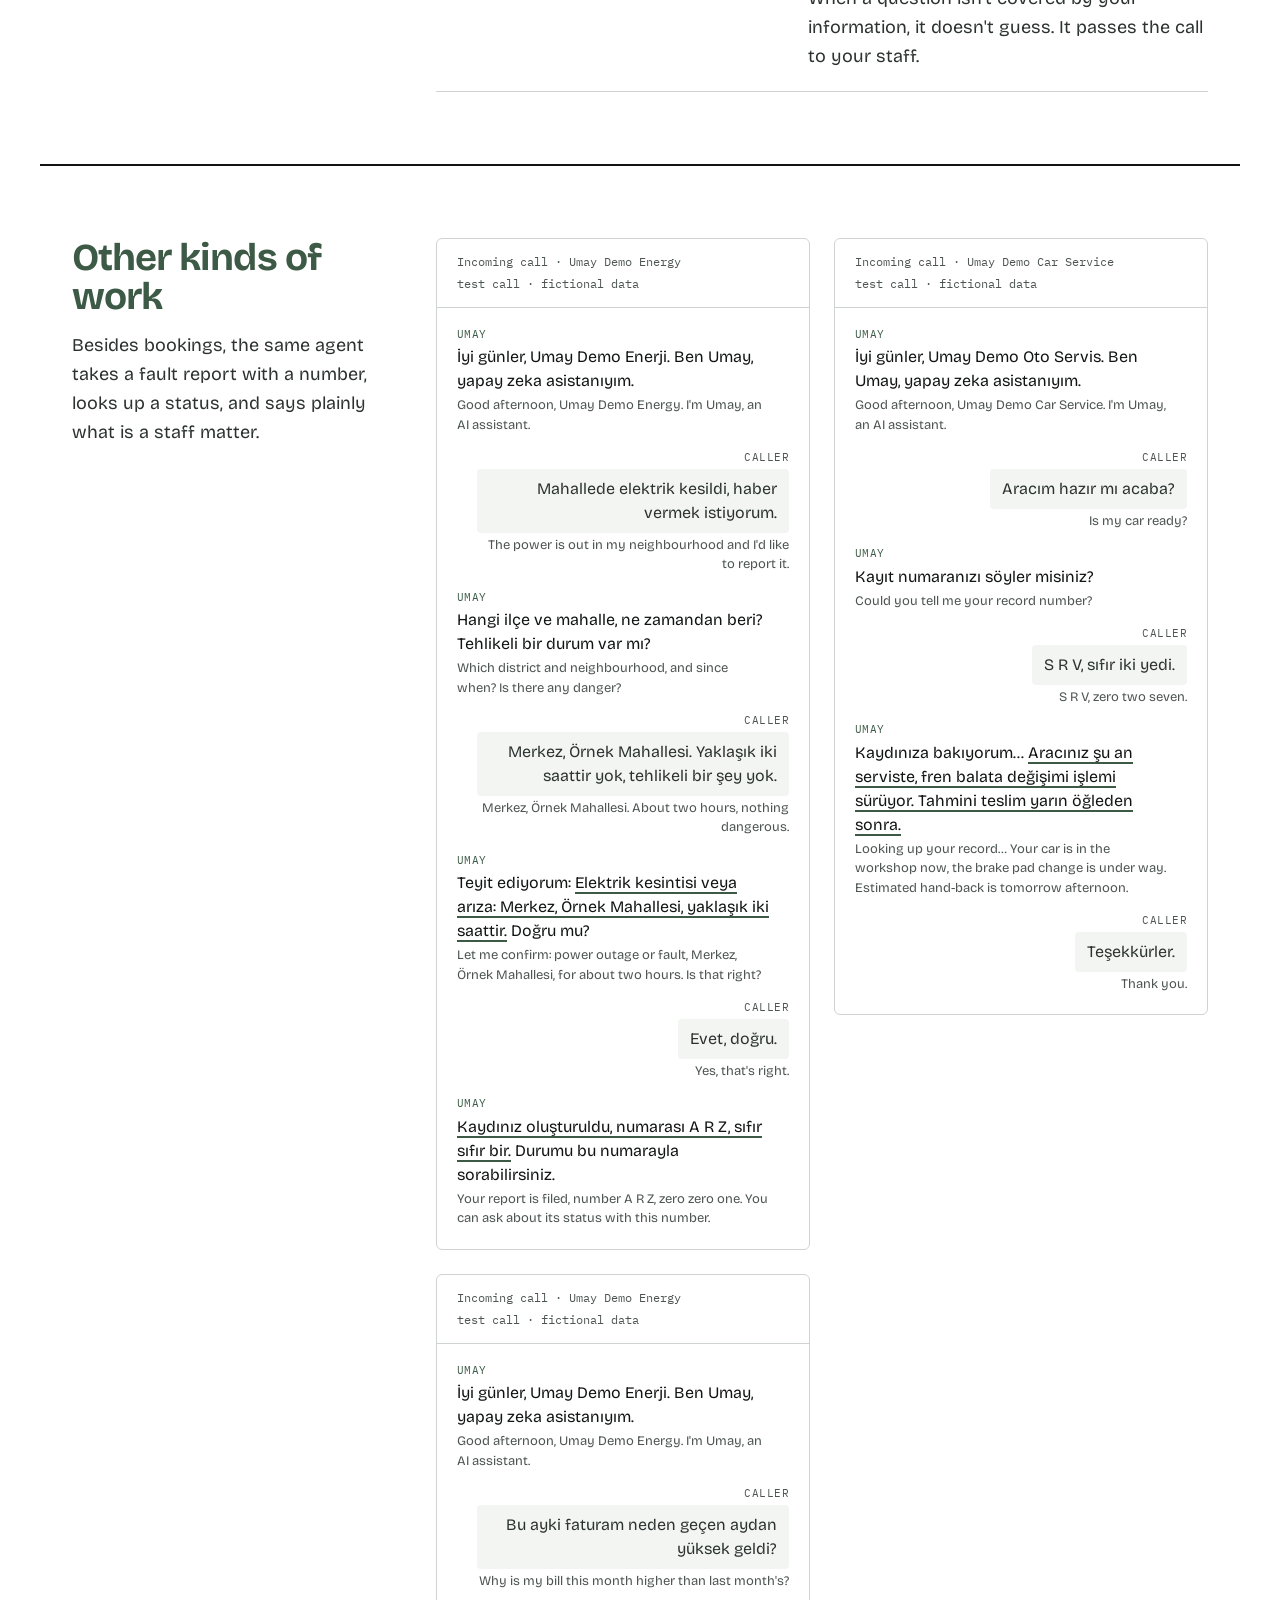
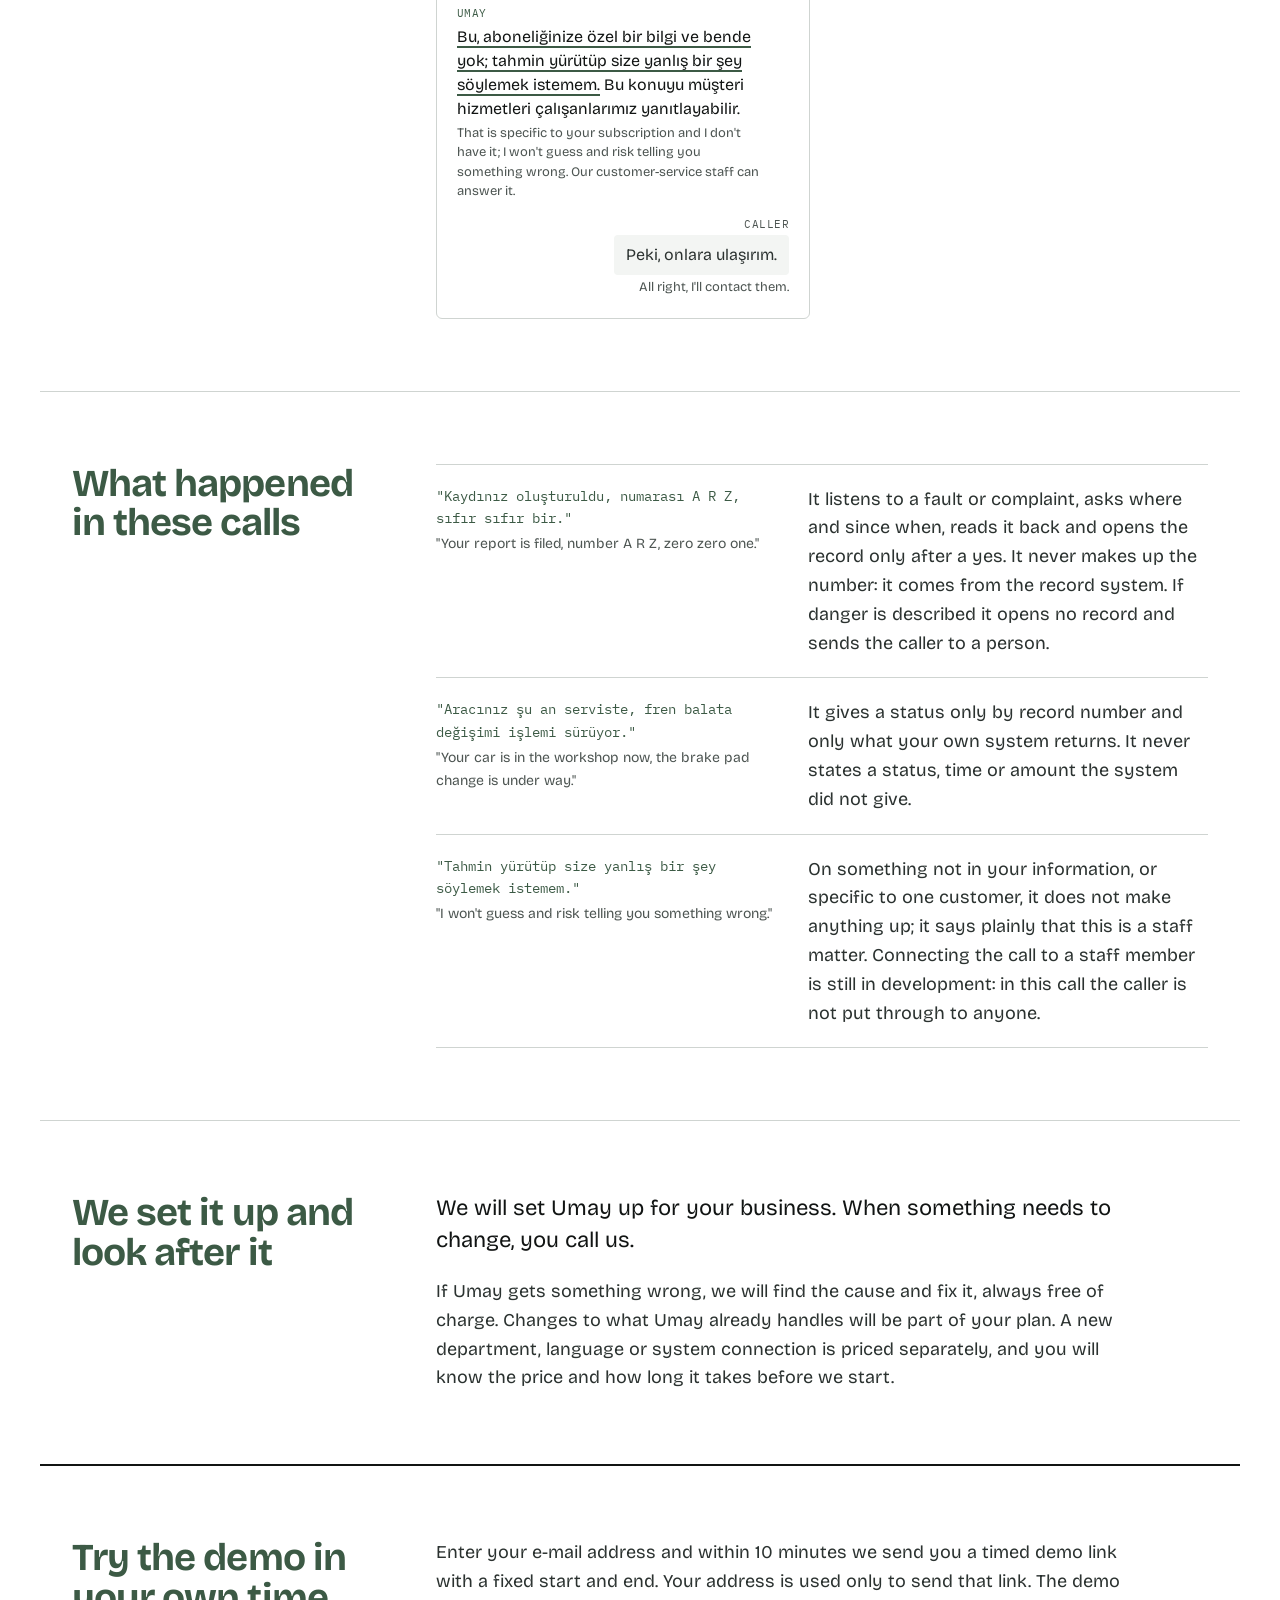
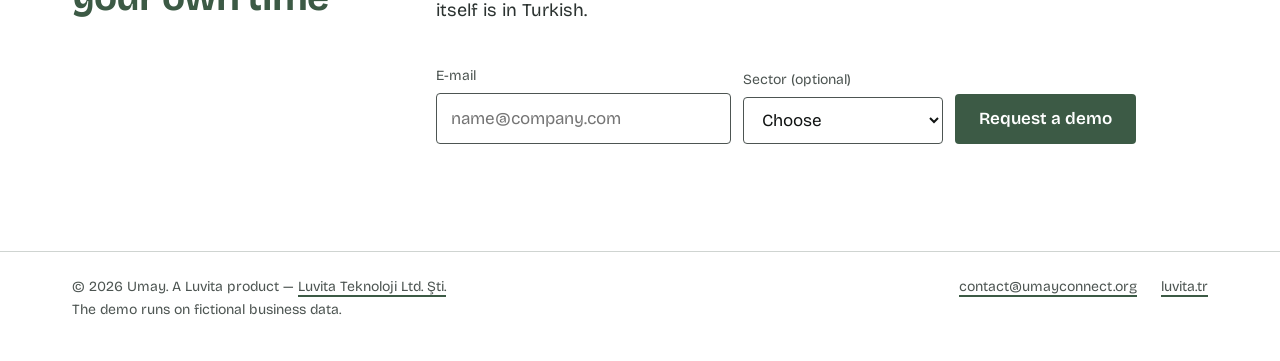
==== commit 476f0ff5: "A system connection's price and how long it takes are told before work starts (ADR-0045 amendment 1)" ====
--- a/en/index.html
+++ b/en/index.html
@@ -214,7 +214,7 @@
       <div class="split-head"><h2 id="serviceH">We set it up and look after it</h2></div>
       <div class="split-body prose">
         <p class="big">We will set Umay up for your business. When something needs to change, you call us.</p>
-        <p>If Umay gets something wrong, we will find the cause and fix it, always free of charge. Changes to what Umay already handles will be part of your plan. A new department, language or system connection is priced separately, and you will know the price before we start.</p>
+        <p>If Umay gets something wrong, we will find the cause and fix it, always free of charge. Changes to what Umay already handles will be part of your plan. A new department, language or system connection is priced separately, and you will know the price and how long it takes before we start.</p>
       </div>
     </section>
   </div>
